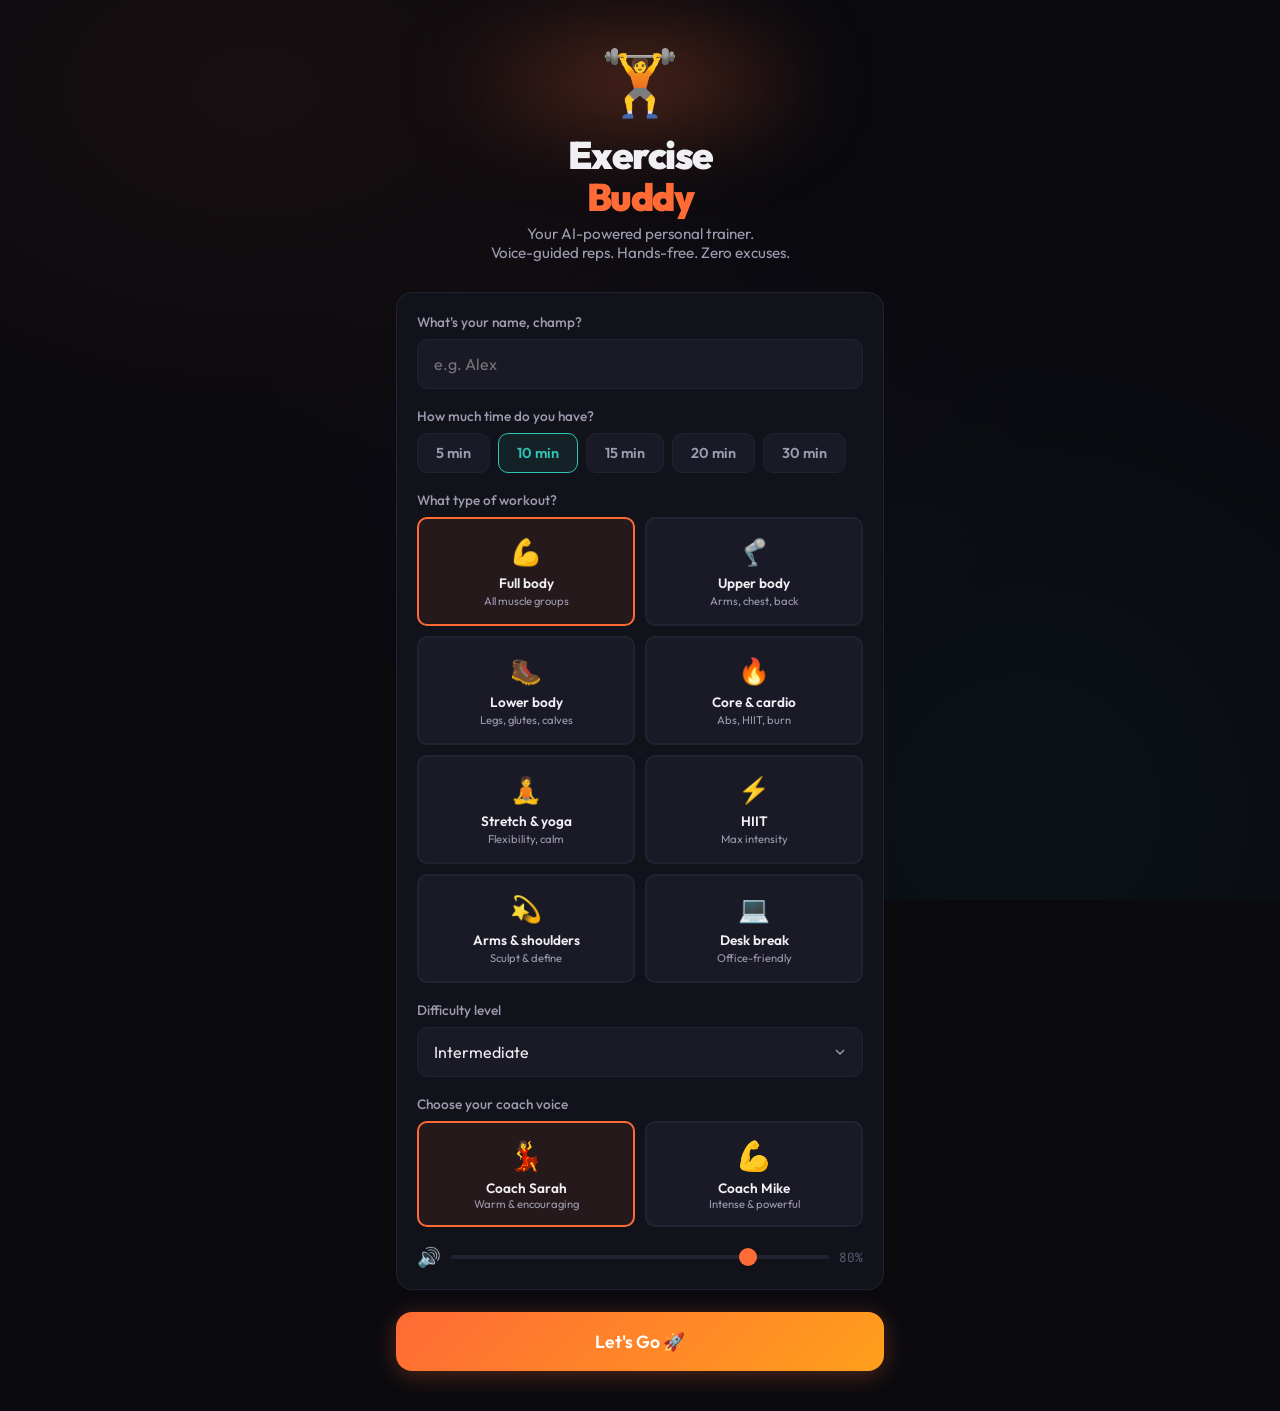
==== index.html @ c4567c59 "Update print statement from 'Hello' to 'Goodbye'" ====
<!DOCTYPE html>
<html lang="en">
<head>
<meta charset="UTF-8">
<meta name="viewport" content="width=device-width, initial-scale=1.0">
<script src="https://js.puter.com/v2"></script>
<title>Exercise Buddy</title>
<link href="https://fonts.googleapis.com/css2?family=Outfit:wght@300;400;500;600;700;800;900&family=JetBrains+Mono:wght@400;600;700&display=swap" rel="stylesheet">
<style>
*{margin:0;padding:0;box-sizing:border-box}
:root{--bg:#0a0a0f;--surface:#12121a;--surface2:#1a1a26;--surface3:#222233;--accent:#ff6b35;--accent2:#ff9f1c;--accent-glow:rgba(255,107,53,0.3);--teal:#2ec4b6;--teal-dim:#1a8a80;--teal-glow:rgba(46,196,182,0.25);--pink:#ff477e;--purple:#7b5ea7;--text:#f0eff4;--text2:#9d9baf;--text3:#5c5a72;--success:#4ade80;--danger:#ef4444;--radius:16px;--radius-sm:10px}
html{scroll-behavior:smooth}body{font-family:'Outfit',sans-serif;background:var(--bg);color:var(--text);min-height:100vh;overflow-x:hidden}.mono{font-family:'JetBrains Mono',monospace}
.bg-mesh{position:fixed;inset:0;z-index:0;pointer-events:none;background:radial-gradient(ellipse 600px 400px at 20% 10%,rgba(255,107,53,0.06),transparent),radial-gradient(ellipse 500px 500px at 80% 90%,rgba(46,196,182,0.05),transparent),radial-gradient(ellipse 400px 300px at 50% 50%,rgba(123,94,167,0.04),transparent)}
.container{position:relative;z-index:1;max-width:520px;margin:0 auto;padding:20px 16px 40px}
h1{font-size:2.4rem;font-weight:900;letter-spacing:-1.5px;line-height:1.1}h2{font-size:1.5rem;font-weight:700;letter-spacing:-0.5px}h3{font-size:1.1rem;font-weight:600}
.accent{color:var(--accent)}.teal{color:var(--teal)}.text2{color:var(--text2)}.text3{color:var(--text3)}
.btn{display:inline-flex;align-items:center;justify-content:center;gap:8px;padding:14px 28px;border:none;border-radius:var(--radius);font-family:inherit;font-size:1rem;font-weight:600;cursor:pointer;transition:all .2s;overflow:hidden}
.btn-primary{background:linear-gradient(135deg,var(--accent),var(--accent2));color:#fff;box-shadow:0 4px 24px var(--accent-glow)}.btn-primary:hover{transform:translateY(-2px)}.btn-primary:active{transform:scale(0.97)}
.btn-secondary{background:var(--surface2);color:var(--text);border:1px solid var(--surface3)}.btn-teal{background:linear-gradient(135deg,var(--teal),var(--teal-dim));color:#fff}.btn-danger{background:var(--danger);color:#fff}
.btn-full{width:100%}.btn-lg{padding:18px 32px;font-size:1.1rem}
.card{background:var(--surface);border:1px solid var(--surface3);border-radius:var(--radius);padding:20px;margin-bottom:14px}
.input-group{margin-bottom:18px}.input-group label{display:block;font-size:0.85rem;font-weight:500;color:var(--text2);margin-bottom:8px}
.input-group input,.input-group select{width:100%;padding:14px 16px;background:var(--surface2);border:1.5px solid var(--surface3);border-radius:var(--radius-sm);color:var(--text);font-family:inherit;font-size:1rem;transition:border-color .2s;appearance:none;-webkit-appearance:none}
.input-group input:focus,.input-group select:focus{outline:none;border-color:var(--accent)}
.input-group select{background-image:url("data:image/svg+xml,%3Csvg xmlns='http://www.w3.org/2000/svg' width='16' height='16' viewBox='0 0 24 24' fill='none' stroke='%239d9baf' stroke-width='2'%3E%3Cpath d='M6 9l6 6 6-6'/%3E%3C/svg%3E");background-repeat:no-repeat;background-position:right 14px center;padding-right:40px}
.voice-pick{display:flex;gap:10px;margin-bottom:18px}.voice-opt{flex:1;padding:14px;border-radius:var(--radius-sm);border:2px solid var(--surface3);background:var(--surface2);text-align:center;cursor:pointer;transition:all .25s}.voice-opt.active{border-color:var(--accent);background:rgba(255,107,53,0.08)}.voice-opt .emoji{font-size:1.8rem;margin-bottom:6px}.voice-opt .vlabel{font-size:0.85rem;font-weight:600}.voice-opt .vsub{font-size:0.7rem;color:var(--text2)}
.time-chips{display:flex;flex-wrap:wrap;gap:8px}.time-chip{padding:10px 18px;border-radius:var(--radius-sm);border:1.5px solid var(--surface3);background:var(--surface2);cursor:pointer;font-weight:600;font-size:0.9rem;transition:all .2s;color:var(--text2)}.time-chip.active{border-color:var(--teal);color:var(--teal);background:rgba(46,196,182,0.08)}
.screen{display:none;animation:fadeUp .4s ease}.screen.active{display:block}
@keyframes fadeUp{from{opacity:0;transform:translateY(16px)}to{opacity:1;transform:translateY(0)}}
@keyframes countPop{0%{transform:scale(0.5);opacity:0}50%{transform:scale(1.3)}100%{transform:scale(1);opacity:1}}
@keyframes ring{0%{box-shadow:0 0 0 0 var(--accent-glow)}70%{box-shadow:0 0 0 20px transparent}100%{box-shadow:0 0 0 0 transparent}}
@keyframes pulse{0%,100%{transform:scale(1)}50%{transform:scale(1.05)}}
@keyframes beatPulse{0%,100%{transform:scale(1)}50%{transform:scale(1.08)}}
.progress-ring{position:relative;width:220px;height:220px;margin:0 auto 20px}.progress-ring svg{transform:rotate(-90deg)}.progress-ring .track{fill:none;stroke:var(--surface3);stroke-width:8}.progress-ring .fill{fill:none;stroke:var(--accent);stroke-width:8;stroke-linecap:round;transition:stroke-dashoffset .5s ease}
.ring-center{position:absolute;inset:0;display:flex;flex-direction:column;align-items:center;justify-content:center}.ring-count{font-family:'JetBrains Mono',monospace;font-size:3.6rem;font-weight:700;line-height:1}.ring-label{font-size:0.85rem;color:var(--text2);margin-top:4px}
.exercise-card{display:flex;gap:14px;align-items:center;padding:14px;border-radius:var(--radius-sm);background:var(--surface2);border:1px solid var(--surface3);margin-bottom:8px;transition:all .3s}.exercise-card.active-ex{border-color:var(--accent);background:rgba(255,107,53,0.06);box-shadow:0 0 20px rgba(255,107,53,0.1)}.exercise-card.done-ex{opacity:0.5;border-color:var(--success)}
.ex-num{width:36px;height:36px;border-radius:50%;display:flex;align-items:center;justify-content:center;font-weight:700;font-size:0.85rem;flex-shrink:0}.ex-num-pending{background:var(--surface3);color:var(--text3)}.ex-num-active{background:var(--accent);color:#fff;animation:ring 1.5s infinite}.ex-num-done{background:var(--success);color:#000}
.ex-info{flex:1}.ex-name{font-weight:600;font-size:0.95rem}.ex-meta{font-size:0.75rem;color:var(--text2);margin-top:2px}
.badge{display:inline-flex;align-items:center;padding:4px 10px;border-radius:20px;font-size:0.75rem;font-weight:600}.badge-accent{background:rgba(255,107,53,0.15);color:var(--accent)}.badge-teal{background:rgba(46,196,182,0.15);color:var(--teal)}
.rest-overlay{position:fixed;inset:0;z-index:100;background:rgba(10,10,15,0.92);display:none;align-items:center;justify-content:center;flex-direction:column}.rest-overlay.show{display:flex}.rest-count{font-family:'JetBrains Mono',monospace;font-size:6rem;font-weight:800;color:var(--teal);animation:countPop .5s ease}.rest-label{font-size:1.2rem;color:var(--text2);margin-bottom:16px}.rest-skip{padding:12px 32px;background:var(--surface3);border:none;color:var(--text);border-radius:var(--radius-sm);font-family:inherit;font-size:0.95rem;cursor:pointer;margin-top:20px}
.summary-stat{text-align:center;padding:20px;border-radius:var(--radius);background:var(--surface2);border:1px solid var(--surface3)}.stat-val{font-family:'JetBrains Mono',monospace;font-size:2.2rem;font-weight:700;line-height:1}.stat-label{font-size:0.8rem;color:var(--text2);margin-top:6px}.stat-grid{display:grid;grid-template-columns:repeat(2,minmax(0,1fr));gap:10px;margin-bottom:20px}
.confetti{position:fixed;top:0;left:0;width:100%;height:100%;pointer-events:none;z-index:200}
.hero-graphic{text-align:center;margin:30px 0 20px;font-size:4rem;line-height:1;position:relative}.hero-graphic::after{content:'';position:absolute;inset:-20px;background:radial-gradient(circle,var(--accent-glow),transparent 70%);z-index:-1;filter:blur(40px)}
.volume-bar{display:flex;align-items:center;gap:10px;margin-top:12px}.volume-bar input[type=range]{flex:1;-webkit-appearance:none;height:4px;border-radius:2px;background:var(--surface3);outline:none}.volume-bar input[type=range]::-webkit-slider-thumb{-webkit-appearance:none;width:18px;height:18px;border-radius:50%;background:var(--accent);cursor:pointer}.vol-icon{font-size:1.2rem;cursor:pointer}
.workout-header{display:flex;align-items:center;justify-content:space-between;margin-bottom:16px}.workout-timer{font-family:'JetBrains Mono',monospace;font-size:1rem;color:var(--teal);background:rgba(46,196,182,0.1);padding:6px 14px;border-radius:20px}
.motivation-banner{background:linear-gradient(135deg,rgba(255,107,53,0.1),rgba(46,196,182,0.1));border:1px solid var(--surface3);border-radius:var(--radius);padding:16px;margin-bottom:16px;text-align:center;font-style:italic;color:var(--text2);font-size:0.9rem}
.ex-type-grid{display:grid;grid-template-columns:repeat(2,minmax(0,1fr));gap:10px;margin-bottom:18px}.ex-type-card{padding:16px 10px;border-radius:var(--radius-sm);border:2px solid var(--surface3);background:var(--surface2);text-align:center;cursor:pointer;transition:all .25s}.ex-type-card:hover{background:var(--surface3)}.ex-type-card.active{border-color:var(--accent);background:rgba(255,107,53,0.08)}.ex-type-icon{font-size:1.6rem;margin-bottom:6px}.ex-type-name{font-size:0.85rem;font-weight:600}.ex-type-sub{font-size:0.7rem;color:var(--text2);margin-top:2px}
.streak-flame{display:inline-flex;align-items:center;gap:4px;font-size:0.8rem;font-weight:600;color:var(--accent2)}
.music-bar{display:flex;align-items:center;gap:10px;background:var(--surface2);border:1px solid var(--surface3);border-radius:var(--radius-sm);padding:10px 14px;margin-bottom:16px}.music-bar .track-name{flex:1;font-size:0.8rem;color:var(--text2);white-space:nowrap;overflow:hidden;text-overflow:ellipsis}.music-bar .track-name span{color:var(--accent);font-weight:600}
.music-btn{width:34px;height:34px;border-radius:50%;border:1px solid var(--surface3);background:var(--surface2);color:var(--text);display:flex;align-items:center;justify-content:center;cursor:pointer;font-size:1rem;transition:all .2s}.music-btn:hover{background:var(--surface3)}.music-btn.playing{background:var(--accent);color:#fff;border-color:var(--accent);animation:beatPulse .5s ease infinite}
.rep-auto-info{background:rgba(46,196,182,0.08);border:1px solid rgba(46,196,182,0.2);border-radius:var(--radius-sm);padding:12px 16px;text-align:center;margin-bottom:16px;font-size:0.85rem;color:var(--teal)}
.speed-ctrl{display:flex;align-items:center;gap:8px;justify-content:center;margin-bottom:16px}.speed-ctrl label{font-size:0.8rem;color:var(--text2)}
.speed-chip{padding:6px 14px;border-radius:20px;border:1px solid var(--surface3);background:var(--surface2);cursor:pointer;font-size:0.8rem;font-weight:600;color:var(--text2);transition:all .2s}.speed-chip.active{border-color:var(--accent);color:var(--accent);background:rgba(255,107,53,0.08)}
</style>
</head>
<body>
<div class="bg-mesh"></div>
<div class="container">
<div class="screen active" id="screen-setup">
<div class="hero-graphic">&#127947;&#65039;</div>
<h1 style="text-align:center;margin-bottom:6px">Exercise<br><span class="accent">Buddy</span></h1>
<p style="text-align:center;color:var(--text2);margin-bottom:30px;font-size:0.95rem">Your AI-powered personal trainer.<br>Voice-guided reps. Hands-free. Zero excuses.</p>
<div class="card">
<div class="input-group"><label>What's your name, champ?</label><input type="text" id="userName" placeholder="e.g. Alex" maxlength="20" autocomplete="off"></div>
<div class="input-group"><label>How much time do you have?</label>
<div class="time-chips"><div class="time-chip" data-min="5">5 min</div><div class="time-chip active" data-min="10">10 min</div><div class="time-chip" data-min="15">15 min</div><div class="time-chip" data-min="20">20 min</div><div class="time-chip" data-min="30">30 min</div></div></div>
<div class="input-group"><label>What type of workout?</label>
<div class="ex-type-grid">
<div class="ex-type-card active" data-type="fullbody"><div class="ex-type-icon">&#128170;</div><div class="ex-type-name">Full body</div><div class="ex-type-sub">All muscle groups</div></div>
<div class="ex-type-card" data-type="upper"><div class="ex-type-icon">&#129471;</div><div class="ex-type-name">Upper body</div><div class="ex-type-sub">Arms, chest, back</div></div>
<div class="ex-type-card" data-type="lower"><div class="ex-type-icon">&#129406;</div><div class="ex-type-name">Lower body</div><div class="ex-type-sub">Legs, glutes, calves</div></div>
<div class="ex-type-card" data-type="core"><div class="ex-type-icon">&#128293;</div><div class="ex-type-name">Core & cardio</div><div class="ex-type-sub">Abs, HIIT, burn</div></div>
<div class="ex-type-card" data-type="stretch"><div class="ex-type-icon">&#129496;</div><div class="ex-type-name">Stretch & yoga</div><div class="ex-type-sub">Flexibility, calm</div></div>
<div class="ex-type-card" data-type="hiit"><div class="ex-type-icon">&#9889;</div><div class="ex-type-name">HIIT</div><div class="ex-type-sub">Max intensity</div></div>
<div class="ex-type-card" data-type="arms"><div class="ex-type-icon">&#128171;</div><div class="ex-type-name">Arms & shoulders</div><div class="ex-type-sub">Sculpt & define</div></div>
<div class="ex-type-card" data-type="desk"><div class="ex-type-icon">&#128187;</div><div class="ex-type-name">Desk break</div><div class="ex-type-sub">Office-friendly</div></div>
</div></div>
<div class="input-group"><label>Difficulty level</label>
<select id="difficulty"><option value="beginner">Beginner</option><option value="intermediate" selected>Intermediate</option><option value="advanced">Advanced — Beast mode</option></select></div>
<label style="font-size:0.85rem;font-weight:500;color:var(--text2);margin-bottom:8px;display:block">Choose your coach voice</label>
<div class="voice-pick">
<div class="voice-opt active" data-voice="female"><div class="emoji">&#128131;</div><div class="vlabel">Coach Sarah</div><div class="vsub">Warm &amp; encouraging</div></div>
<div class="voice-opt" data-voice="male"><div class="emoji">&#128170;</div><div class="vlabel">Coach Mike</div><div class="vsub">Intense &amp; powerful</div></div>
</div>
<div class="volume-bar"><span class="vol-icon" id="volToggle">&#128266;</span><input type="range" id="volSlider" min="0" max="1" step="0.1" value="0.8"><span class="mono" style="font-size:0.8rem;color:var(--text3)" id="volLabel">80%</span></div>
</div>
<button class="btn btn-primary btn-full btn-lg" id="btnStart" style="margin-top:8px">Let's Go &#128640;</button>
</div>

<div class="screen" id="screen-workout">
<div class="workout-header"><div><h2 id="workoutTitle">Workout</h2><p class="text2" style="font-size:0.85rem" id="workoutSub"></p></div><div class="workout-timer" id="totalTimer">00:00</div></div>
<div class="music-bar"><button class="music-btn" id="btnMusicToggle">&#9654;</button><div class="track-name">&#127925; <span id="trackNameLabel">Ready</span></div><button class="music-btn" id="btnMusicNext">&#9197;</button><input type="range" id="musicVol" min="0" max="1" step="0.1" value="0.35" style="width:60px;-webkit-appearance:none;height:3px;border-radius:2px;background:var(--surface3);outline:none"></div>
<div class="motivation-banner" id="motivationBanner">"The only bad workout is the one that didn't happen."</div>
<div class="rep-auto-info" id="repAutoInfo">&#127908; Hands-free mode — Voice counts your reps automatically</div>
<div class="speed-ctrl" id="speedCtrl"><label>Rep pace:</label><div class="speed-chip" data-speed="slow">Slow</div><div class="speed-chip active" data-speed="normal">Normal</div><div class="speed-chip" data-speed="fast">Fast</div></div>
<div class="progress-ring"><svg width="220" height="220" viewBox="0 0 220 220"><circle class="track" cx="110" cy="110" r="100"/><circle class="fill" id="ringFill" cx="110" cy="110" r="100" stroke-dasharray="628.3" stroke-dashoffset="628.3"/></svg><div class="ring-center"><div class="ring-count" id="repCount">0</div><div class="ring-label" id="repLabel">reps remaining</div></div></div>
<div style="display:flex;gap:10px;margin-bottom:20px;justify-content:center">
<button class="btn btn-secondary" id="btnPause">&#10074;&#10074; Pause</button>
<button class="btn btn-secondary" id="btnSkipEx">Skip &#9193;</button>
<button class="btn btn-danger" id="btnQuit" style="padding:14px 18px">&#9632; End</button>
</div>
<h3 style="margin-bottom:10px;color:var(--text2);font-size:0.85rem;letter-spacing:0.5px">WORKOUT TIMELINE</h3>
<div id="exerciseList"></div>
</div>

<div class="rest-overlay" id="restOverlay"><div class="rest-label">Rest up... next exercise coming</div><div class="rest-count" id="restCount">15</div><p style="color:var(--text3);margin-top:8px;font-size:0.9rem" id="restNextLabel"></p><button class="rest-skip" id="btnSkipRest">Skip rest &#9654;</button></div>

<div class="screen" id="screen-summary">
<div style="text-align:center;margin:30px 0 10px;font-size:3.5rem">&#127942;</div>
<h1 style="text-align:center;margin-bottom:4px">Workout<br><span class="accent">Complete!</span></h1>
<p style="text-align:center;color:var(--text2);margin-bottom:24px" id="summaryGreeting">Great work!</p>
<div class="stat-grid">
<div class="summary-stat"><div class="stat-val teal" id="sumCal">0</div><div class="stat-label">Est. calories burned</div></div>
<div class="summary-stat"><div class="stat-val accent" id="sumTime">0:00</div><div class="stat-label">Total time</div></div>
<div class="summary-stat"><div class="stat-val" id="sumReps">0</div><div class="stat-label">Total reps</div></div>
<div class="summary-stat"><div class="stat-val" style="color:var(--pink)" id="sumExCount">0</div><div class="stat-label">Exercises done</div></div>
</div>
<div class="card"><h3 style="margin-bottom:12px">Breakdown</h3><div id="sumExList"></div></div>
<div class="card" style="text-align:center"><div class="streak-flame" style="justify-content:center;margin-bottom:6px">&#128293; Streak tip</div><p style="color:var(--text2);font-size:0.85rem">Come back tomorrow! Consistency beats intensity.</p></div>
<button class="btn btn-primary btn-full btn-lg" id="btnRestart" style="margin-top:8px">Do Another Workout &#128260;</button>
</div>
</div>
<canvas class="confetti" id="confettiCanvas"></canvas>
<script>
const EX={
fullbody:[{n:"Jumping Jacks",t:"r",r:20,c:.3,m:"Full body"},{n:"Push-ups",t:"r",r:12,c:.5,m:"Chest, Arms"},{n:"Bodyweight Squats",t:"r",r:15,c:.4,m:"Legs, Glutes"},{n:"Plank Hold",t:"s",d:30,c:.15,m:"Core"},{n:"Lunges",t:"r",r:12,c:.4,m:"Legs"},{n:"Burpees",t:"r",r:8,c:.8,m:"Full body"},{n:"Mountain Climbers",t:"r",r:20,c:.5,m:"Core, Cardio"},{n:"Tricep Dips",t:"r",r:10,c:.4,m:"Arms"},{n:"High Knees",t:"r",r:24,c:.4,m:"Cardio"},{n:"Superman Hold",t:"s",d:20,c:.12,m:"Back"},{n:"Bicycle Crunches",t:"r",r:16,c:.3,m:"Core"},{n:"Wall Sit",t:"s",d:25,c:.15,m:"Legs"}],
upper:[{n:"Push-ups",t:"r",r:15,c:.5,m:"Chest"},{n:"Diamond Push-ups",t:"r",r:10,c:.55,m:"Triceps"},{n:"Arm Circles",t:"r",r:20,c:.15,m:"Shoulders"},{n:"Pike Push-ups",t:"r",r:8,c:.6,m:"Shoulders"},{n:"Tricep Dips",t:"r",r:12,c:.4,m:"Triceps"},{n:"Plank Shoulder Taps",t:"r",r:16,c:.35,m:"Core, Arms"},{n:"Wide Push-ups",t:"r",r:12,c:.5,m:"Chest"},{n:"Inchworms",t:"r",r:8,c:.5,m:"Full upper"},{n:"Superman Pulls",t:"r",r:12,c:.3,m:"Back"},{n:"Plank Hold",t:"s",d:30,c:.15,m:"Core"}],
lower:[{n:"Bodyweight Squats",t:"r",r:20,c:.4,m:"Quads, Glutes"},{n:"Lunges",t:"r",r:16,c:.4,m:"Legs"},{n:"Glute Bridges",t:"r",r:15,c:.3,m:"Glutes"},{n:"Calf Raises",t:"r",r:20,c:.2,m:"Calves"},{n:"Jump Squats",t:"r",r:10,c:.7,m:"Legs, Cardio"},{n:"Wall Sit",t:"s",d:30,c:.15,m:"Quads"},{n:"Sumo Squats",t:"r",r:15,c:.4,m:"Inner thighs"},{n:"Single Leg Deadlift",t:"r",r:10,c:.4,m:"Hamstrings"},{n:"Side Lunges",t:"r",r:12,c:.35,m:"Legs"},{n:"Donkey Kicks",t:"r",r:16,c:.25,m:"Glutes"}],
core:[{n:"Crunches",t:"r",r:20,c:.25,m:"Abs"},{n:"Plank Hold",t:"s",d:30,c:.15,m:"Core"},{n:"Mountain Climbers",t:"r",r:24,c:.5,m:"Core, Cardio"},{n:"Bicycle Crunches",t:"r",r:20,c:.3,m:"Obliques"},{n:"Leg Raises",t:"r",r:12,c:.35,m:"Lower abs"},{n:"Russian Twists",t:"r",r:20,c:.3,m:"Obliques"},{n:"Flutter Kicks",t:"r",r:24,c:.3,m:"Lower abs"},{n:"Side Plank",t:"s",d:20,c:.12,m:"Obliques"},{n:"Dead Bug",t:"r",r:12,c:.25,m:"Core"},{n:"V-ups",t:"r",r:10,c:.4,m:"Full core"}],
stretch:[{n:"Neck Rolls",t:"s",d:20,c:.05,m:"Neck"},{n:"Cat-Cow Stretch",t:"s",d:25,c:.05,m:"Spine"},{n:"Downward Dog",t:"s",d:25,c:.08,m:"Full body"},{n:"Standing Quad Stretch",t:"s",d:20,c:.05,m:"Quads"},{n:"Seated Hamstring Stretch",t:"s",d:25,c:.05,m:"Hamstrings"},{n:"Child's Pose",t:"s",d:30,c:.04,m:"Back, Hips"},{n:"Pigeon Pose",t:"s",d:25,c:.05,m:"Hips"},{n:"Chest Opener",t:"s",d:20,c:.04,m:"Chest"},{n:"Spinal Twist",t:"s",d:20,c:.04,m:"Spine"},{n:"Butterfly Stretch",t:"s",d:25,c:.05,m:"Inner thighs"}],
hiit:[{n:"Burpees",t:"r",r:10,c:.8,m:"Full body"},{n:"Jump Squats",t:"r",r:15,c:.7,m:"Legs"},{n:"High Knees",t:"r",r:30,c:.5,m:"Cardio"},{n:"Tuck Jumps",t:"r",r:8,c:.9,m:"Legs, Core"},{n:"Speed Skaters",t:"r",r:16,c:.6,m:"Legs, Cardio"},{n:"Plank Jacks",t:"r",r:16,c:.5,m:"Core, Cardio"},{n:"Star Jumps",t:"r",r:12,c:.6,m:"Full body"},{n:"Mountain Climbers",t:"r",r:24,c:.5,m:"Core, Cardio"},{n:"Squat Thrusts",t:"r",r:10,c:.7,m:"Full body"},{n:"Box Jumps",t:"r",r:10,c:.65,m:"Legs"}],
arms:[{n:"Push-ups",t:"r",r:14,c:.5,m:"Chest, Triceps"},{n:"Diamond Push-ups",t:"r",r:10,c:.55,m:"Triceps"},{n:"Tricep Dips",t:"r",r:14,c:.4,m:"Triceps"},{n:"Pike Push-ups",t:"r",r:10,c:.6,m:"Shoulders"},{n:"Arm Circles",t:"r",r:20,c:.15,m:"Shoulders"},{n:"Plank Shoulder Taps",t:"r",r:20,c:.35,m:"Core, Shoulders"},{n:"Commando Plank",t:"r",r:10,c:.45,m:"Arms, Core"},{n:"Isometric Bicep Hold",t:"s",d:20,c:.1,m:"Biceps"},{n:"Plank to Push-up",t:"r",r:8,c:.5,m:"Arms, Core"},{n:"Wall Push-ups",t:"r",r:18,c:.3,m:"Chest"}],
desk:[{n:"Seated Leg Raises",t:"r",r:14,c:.15,m:"Core, Quads"},{n:"Chair Squats",t:"r",r:12,c:.3,m:"Legs"},{n:"Desk Push-ups",t:"r",r:12,c:.3,m:"Chest, Arms"},{n:"Shoulder Shrugs",t:"r",r:16,c:.08,m:"Shoulders"},{n:"Seated Spinal Twist",t:"s",d:15,c:.04,m:"Spine"},{n:"Calf Raises",t:"r",r:20,c:.15,m:"Calves"},{n:"Wrist Circles",t:"r",r:16,c:.03,m:"Wrists"},{n:"Neck Rolls",t:"s",d:15,c:.03,m:"Neck"},{n:"Wall Sit",t:"s",d:20,c:.12,m:"Quads"},{n:"Standing March",t:"r",r:24,c:.2,m:"Cardio"},{n:"Tricep Dips (chair)",t:"r",r:10,c:.35,m:"Triceps"},{n:"Standing Side Bends",t:"r",r:16,c:.1,m:"Obliques"}]
};
const MOTIV=["You're stronger than you think!","One more rep, you got this!","Push through, your future self will thank you!","Don't stop when tired, stop when done!","Champions are made when nobody's watching!","Every rep counts!","Breathe. Focus. Dominate.","This is YOUR time!","Feel the burn, it's working!","You're a machine!","Almost there, finish strong!"];
const VL_F={start:["Okay NAME, let's do this! I'll count every rep for you, just follow my voice.","Hey NAME! I've got your count, you just focus on the movement.","Let's crush this NAME. Hands free, I handle the counting."],exercise:["Alright, EX is next. Get in position, counting starts in 3 seconds.","Okay, EX! Set yourself up, counting begins shortly.","Here we go, EX! Find your form, I'll start counting soon."],halfway:["Halfway there, keep that rhythm!","You're at the halfway mark, stay with me!","Nice! Half done, don't slow down!"],mid:["Beautiful!","Good pace!","Keep it up!","Great form!","Nice!","Strong!","That's it!","Love it!","Perfect!","Right there!"],done:["And that's a wrap! Amazing work today NAME.","Workout complete! NAME you crushed it.","Done! NAME that was incredible."],rest:["Take a breather, you earned it.","Nice work. Rest a moment.","Quick recovery, shake it out."],cd:["3, 2, 1, let's go!","3, 2, 1, start!","In 3, 2, 1, begin!"],tick:["5 seconds left!","Almost, keep holding!","3, 2, 1, done!"],exDone:["Nicely done!","Great set!","Excellent!","Boom, moving on!","Perfect!"]};
const VL_M={start:["NAME, let's get after it! I'm counting, you just go hard.","Alright NAME, game time! Focus on form, I've got the count.","NAME, no excuses. I call every rep. Let's build."],exercise:["Next up, EX. Get set, counting in 3.","EX, let's go! Get in position, count starts soon.","Time for EX! Set up, starting shortly."],halfway:["Halfway! Dig deeper!","Half done, don't quit on me!","Halfway, turn it up!"],mid:["Boom!","Let's go!","Crushing it!","Power!","Beast mode!","That's it!","Again!","Solid!","Strong!","Money!"],done:["That's how it's done NAME! Demolished.","NAME you legend. Complete.","Done! NAME, respect. That was fire."],rest:["Catch your breath. Again shortly.","Quick break. Stay ready.","Rest up. Next round coming."],cd:["3, 2, 1, go!","3, 2, 1, attack!","In 3, 2, 1, let's go!"],tick:["5 seconds, hold strong!","Almost, don't break!","3, 2, 1, done!"],exDone:["That's a set!","Smashed it!","Done, let's move!","Clean!","Locked in!"]};

let S={name:"",min:10,type:"fullbody",diff:"intermediate",vg:"female",vol:.8,exs:[],ci:0,cr:0,tr:0,tc:0,tt:0,ed:0,st:0,ti:null,ri:null,si:null,rpi:null,vm:false,paused:false,rs:"normal",mp:false,ct:0,tsi:null,active:false};
const $=id=>document.getElementById(id);
const synth=window.speechSynthesis;let voices=[];
function ldv(){voices=synth.getVoices();if(!voices.length)synth.addEventListener('voiceschanged',()=>{voices=synth.getVoices()})}ldv();
function gv(g){if(!voices.length)voices=synth.getVoices();const p=g==='female'?['Microsoft Jenny Online','Google US English','Samantha','Google UK English Female','Zira','Karen','Ava','Aria']:['Microsoft Guy Online','Microsoft Ryan Online','Google UK English Male','Daniel','Alex','Microsoft David','Tom'];for(const n of p){const v=voices.find(v=>v.name.includes(n));if(v)return v}const l=voices.filter(v=>v.lang.startsWith('en'));return g==='female'?l.find(v=>/female|woman|jenny|samantha|ava|aria|zira|karen/i.test(v.name))||l[0]:l.find(v=>/male|man|guy|ryan|david|daniel|tom|alex/i.test(v.name))||l[1]||l[0]}
let sq=[],isp=false,curAudio=null;
function speak(t,o={}){if(S.vm||!S.active||!t)return;sq.push({t,o});if(!isp)pq()}
function pq(){if(!sq.length){isp=false;return}isp=true;const{t,o}=sq.shift();
try{const pv=S.vg==='female'?'Joanna':'Matthew';const url='https://api.streamelements.com/kappa/v2/speech?voice='+pv+'&text='+encodeURIComponent(t);const a=new Audio();curAudio=a;a.volume=S.vol;a.onended=()=>{curAudio=null;isp=false;pq()};a.onerror=()=>{curAudio=null;fb(t,o)};a.src=url;a.play().catch(()=>{curAudio=null;fb(t,o)})}catch(e){fb(t,o)}}
function fb(t,o={}){try{synth.cancel()}catch(e){}const u=new SpeechSynthesisUtterance(t);const v=gv(S.vg);if(v)u.voice=v;u.rate=o.rate||1.0;u.pitch=1.0;u.volume=S.vol;u.onend=()=>{isp=false;pq()};u.onerror=()=>{isp=false;pq()};synth.speak(u)}
function gl(){return S.vg==='female'?VL_F:VL_M}function pk(a){return a[Math.floor(Math.random()*a.length)]}function nm(t){return t.replace(/NAME/g,S.name||'buddy')}function exn(t,e){return t.replace(/EX/g,e)}

// MUSIC ENGINE - Real instrumental gym tracks (no lyrics)
const TK=[{name:"Workout Beat 1",url:"https://www.soundhelix.com/examples/mp3/SoundHelix-Song-1.mp3"},{name:"Workout Beat 2",url:"https://www.soundhelix.com/examples/mp3/SoundHelix-Song-2.mp3"},{name:"Workout Beat 3",url:"https://www.soundhelix.com/examples/mp3/SoundHelix-Song-3.mp3"},{name:"Workout Beat 4",url:"https://www.soundhelix.com/examples/mp3/SoundHelix-Song-4.mp3"},{name:"Workout Beat 5",url:"https://www.soundhelix.com/examples/mp3/SoundHelix-Song-5.mp3"},{name:"Workout Beat 6",url:"https://www.soundhelix.com/examples/mp3/SoundHelix-Song-6.mp3"},{name:"Workout Beat 7",url:"https://www.soundhelix.com/examples/mp3/SoundHelix-Song-7.mp3"},{name:"Workout Beat 8",url:"https://www.soundhelix.com/examples/mp3/SoundHelix-Song-8.mp3"},{name:"Workout Beat 9",url:"https://www.soundhelix.com/examples/mp3/SoundHelix-Song-9.mp3"},{name:"Workout Beat 10",url:"https://www.soundhelix.com/examples/mp3/SoundHelix-Song-10.mp3"}];
let musicEl=null,mvol=0.35;
function ia(){if(!musicEl){musicEl=new Audio();musicEl.loop=true;musicEl.volume=mvol;musicEl.preload="auto"}}
function pt(i){ia();S.ct=i%TK.length;const t=TK[S.ct];$('trackNameLabel').textContent=t.name;musicEl.src=t.url;musicEl.volume=mvol;musicEl.play().catch(()=>{});S.mp=true;$('btnMusicToggle').innerHTML='&#10074;&#10074;';$('btnMusicToggle').classList.add('playing')}
function sm(){if(musicEl)musicEl.pause();S.mp=false;$('btnMusicToggle').innerHTML='&#9654;';$('btnMusicToggle').classList.remove('playing')}
$('btnMusicToggle').addEventListener('click',()=>{ia();S.mp?sm():pt(S.ct)});
$('btnMusicNext').addEventListener('click',()=>{ia();const w=S.mp;sm();S.ct=(S.ct+1)%TK.length;$('trackNameLabel').textContent=TK[S.ct].name;if(w)pt(S.ct)});
$('musicVol').addEventListener('input',e=>{mvol=parseFloat(e.target.value);if(musicEl)musicEl.volume=mvol});

// UI
document.querySelectorAll('.time-chip').forEach(c=>c.addEventListener('click',()=>{document.querySelectorAll('.time-chip').forEach(x=>x.classList.remove('active'));c.classList.add('active');S.min=parseInt(c.dataset.min)}));
document.querySelectorAll('.ex-type-card').forEach(c=>c.addEventListener('click',()=>{document.querySelectorAll('.ex-type-card').forEach(x=>x.classList.remove('active'));c.classList.add('active');S.type=c.dataset.type}));
document.querySelectorAll('.voice-opt').forEach(c=>c.addEventListener('click',()=>{document.querySelectorAll('.voice-opt').forEach(x=>x.classList.remove('active'));c.classList.add('active');S.vg=c.dataset.voice}));
document.querySelectorAll('.speed-chip').forEach(c=>c.addEventListener('click',()=>{document.querySelectorAll('.speed-chip').forEach(x=>x.classList.remove('active'));c.classList.add('active');S.rs=c.dataset.speed}));
$('volSlider').addEventListener('input',e=>{S.vol=parseFloat(e.target.value);$('volLabel').textContent=Math.round(S.vol*100)+'%'});
$('volToggle').addEventListener('click',()=>{S.vm=!S.vm;$('volToggle').innerHTML=S.vm?'&#128264;':'&#128266;'});
function ss(id){document.querySelectorAll('.screen').forEach(s=>s.classList.remove('active'));$(id).classList.add('active');window.scrollTo({top:0,behavior:'smooth'})}
function gri(){return S.rs==='slow'?3500:S.rs==='fast'?1800:2500}

function gw(){const pool=EX[S.type]||EX.fullbody;const dm=S.diff==='beginner'?.65:S.diff==='advanced'?1.4:1;const rs=S.diff==='beginner'?20:S.diff==='advanced'?10:15;let tl=S.min*60,pk2=[],u=[...pool];for(let i=u.length-1;i>0;i--){const j=Math.floor(Math.random()*(i+1));[u[i],u[j]]=[u[j],u[i]]}let idx=0;while(tl>20&&pk2.length<20){const e={...u[idx%u.length]};idx++;if(e.t==='r')e.r=Math.max(4,Math.round(e.r*dm));if(e.t==='s')e.d=Math.max(10,Math.round(e.d*dm));const est=e.t==='r'?e.r*(gri()/1000):e.d;if(est+rs>tl&&pk2.length>0)break;e.ra=rs;e.cal=e.t==='r'?e.c*e.r*dm:e.c*e.d*dm;pk2.push(e);tl-=(est+rs)}if(pk2.length)pk2[pk2.length-1].ra=0;return pk2}

$('btnStart').addEventListener('click',()=>{ia();S.name=$('userName').value.trim()||'Buddy';S.diff=$('difficulty').value;S.exs=gw();S.ci=0;S.cr=0;S.tr=0;S.tc=0;S.ed=0;S.paused=false;S.active=true;sq=[];isp=false;synth.cancel();
const nn={fullbody:"Full body blast",upper:"Upper body power",lower:"Lower body burn",core:"Core & cardio fire",stretch:"Stretch & recover",hiit:"HIIT inferno",arms:"Arms & shoulders sculpt",desk:"Desk break refresh"};
$('workoutTitle').textContent=nn[S.type]||"Workout";$('workoutSub').textContent=S.min+' min \u2022 '+S.diff.charAt(0).toUpperCase()+S.diff.slice(1)+' \u2022 '+S.exs.length+' exercises';
rl();ss('screen-workout');S.st=Date.now();S.ti=setInterval(ut,1000);
S.ct=Math.floor(Math.random()*TK.length);pt(S.ct);
S.tsi=setInterval(()=>{S.ct=Math.floor(Math.random()*TK.length);if(S.mp)pt(S.ct)},90000);
setTimeout(()=>{speak(nm(pk(gl().start)));setTimeout(()=>se(0),4500)},500)});

function rl(){$('exerciseList').innerHTML=S.exs.map((e,i)=>{const sc=i<S.ci?'done-ex':i===S.ci?'active-ex':'';const nc=i<S.ci?'ex-num-done':i===S.ci?'ex-num-active':'ex-num-pending';const mt=e.t==='r'?e.r+' reps':e.d+'s hold';return '<div class="exercise-card '+sc+'"><div class="ex-num '+nc+'">'+(i<S.ci?'\u2713':i+1)+'</div><div class="ex-info"><div class="ex-name">'+e.n+'</div><div class="ex-meta">'+mt+' \u2022 '+e.m+'</div></div><span class="badge '+(i===S.ci?'badge-accent':'badge-teal')+'">'+(i<S.ci?'Done':i===S.ci?'NOW':'Up next')+'</span></div>'}).join('')}

function se(i){if(!S.active)return;if(i>=S.exs.length){fw();return}S.ci=i;const e=S.exs[i];rl();$('motivationBanner').textContent='"'+MOTIV[Math.floor(Math.random()*MOTIV.length)]+'"';
speak(exn(nm(pk(gl().exercise)),e.n));
if(e.t==='r'){S.cr=0;$('repCount').textContent=e.r;$('repLabel').textContent='reps to go';ur(0,e.r);$('speedCtrl').style.display='flex';$('repAutoInfo').innerHTML='&#127908; Hands-free \u2014 Voice counts automatically';setTimeout(()=>{speak(pk(gl().cd));setTimeout(()=>sar(e),3500)},3500)}
else{S.cr=0;$('repLabel').textContent='seconds left';$('repCount').textContent=e.d;ur(0,e.d);$('speedCtrl').style.display='none';$('repAutoInfo').innerHTML='&#9201; Timed hold \u2014 follow the countdown';setTimeout(()=>{speak(pk(gl().cd));setTimeout(()=>ste(e),3500)},3500)}
const c=document.querySelector('.exercise-card.active-ex');if(c)c.scrollIntoView({behavior:'smooth',block:'nearest'})}

function sar(e){const tot=e.r;let cnt=0;const iv=gri();function dr(){if(!S.active)return;if(S.paused){S.rpi=setTimeout(dr,200);return}cnt++;S.cr=cnt;S.tr++;const left=tot-cnt;$('repCount').textContent=Math.max(0,left);$('repCount').style.animation='none';void $('repCount').offsetWidth;$('repCount').style.animation='countPop 0.3s ease';ur(cnt,tot);
if(left===0){speak(cnt+'. '+pk(gl().exDone));S.tc+=e.cal;S.ed++;setTimeout(()=>gnr(),1800);return}
else if(left===Math.ceil(tot/2))speak(cnt+'. '+pk(gl().halfway));
else if(left<=3)speak(cnt+'! '+left+' more!');
else if(cnt%4===0)speak(cnt+'. '+pk(gl().mid));
else speak(''+cnt);
S.rpi=setTimeout(dr,iv)}S.rpi=setTimeout(dr,800)}

function ste(e){let left=e.d;$('repCount').textContent=left;ur(0,e.d);S.si=setInterval(()=>{if(!S.active||S.paused)return;left--;$('repCount').textContent=left;ur(e.d-left,e.d);if(left===Math.ceil(e.d/2))speak(pk(gl().halfway));else if(left===5)speak("5 seconds, hold it!");else if(left===3)speak("3, 2, 1");if(left<=0){clearInterval(S.si);S.tc+=e.cal;S.ed++;speak(pk(gl().exDone));setTimeout(()=>gnr(),1400)}},1000)}

function gnr(){if(!S.active)return;const e=S.exs[S.ci];if(S.ci>=S.exs.length-1){fw();return}if(e.ra>0)sr(e.ra,S.exs[S.ci+1]);else se(S.ci+1)}
function sr(sec,ne){speak(pk(gl().rest));$('restOverlay').classList.add('show');$('restNextLabel').textContent='Next: '+ne.n;let left=sec;$('restCount').textContent=left;S.ri=setInterval(()=>{if(S.paused)return;left--;$('restCount').textContent=left;$('restCount').style.animation='none';void $('restCount').offsetWidth;$('restCount').style.animation='countPop 0.5s ease';if(left===3)speak("Get ready!");if(left<=0){clearInterval(S.ri);$('restOverlay').classList.remove('show');se(S.ci+1)}},1000)}
$('btnSkipRest').addEventListener('click',()=>{clearInterval(S.ri);$('restOverlay').classList.remove('show');se(S.ci+1)});
$('btnSkipEx').addEventListener('click',()=>{clearTimeout(S.rpi);clearInterval(S.si);sq=[];synth.cancel();isp=false;gnr()});
$('btnPause').addEventListener('click',()=>{S.paused=!S.paused;$('btnPause').innerHTML=S.paused?'&#9654; Resume':'&#10074;&#10074; Pause';$('btnPause').className=S.paused?'btn btn-teal':'btn btn-secondary';if(S.paused)speak("Paused. Take your time.");else speak("Let's go!")});
let qp=false;$('btnQuit').addEventListener('click',()=>{if(!qp){qp=true;$('btnQuit').innerHTML='&#9632; Sure?';setTimeout(()=>{qp=false;$('btnQuit').innerHTML='&#9632; End'},3000)}else{qp=false;ca();$('restOverlay').classList.remove('show');fw()}});
function ca(){S.active=false;if(curAudio){try{curAudio.pause();}catch(e){}curAudio=null;}clearInterval(S.ti);clearInterval(S.si);clearInterval(S.ri);clearTimeout(S.rpi);clearInterval(S.tsi);sm();sq=[];synth.cancel();isp=false}
function ur(c,t){$('ringFill').style.strokeDashoffset=628.3*(1-(t>0?c/t:0))}
function ut(){S.tt=Math.floor((Date.now()-S.st)/1000);$('totalTimer').textContent=Math.floor(S.tt/60).toString().padStart(2,'0')+':'+(S.tt%60).toString().padStart(2,'0')}
function fw(){ca();ss('screen-summary');const e=S.tt,m=Math.floor(e/60),s=e%60;$('sumTime').textContent=m+':'+s.toString().padStart(2,'0');$('sumCal').textContent=Math.round(S.tc);$('sumReps').textContent=S.tr;$('sumExCount').textContent=S.ed;$('summaryGreeting').textContent='Great work, '+S.name+'!';
$('sumExList').innerHTML=S.exs.slice(0,S.ed).map(e=>{const mt=e.t==='r'?e.r+' reps':e.d+'s';return '<div style="display:flex;justify-content:space-between;padding:6px 0;border-bottom:1px solid var(--surface3);font-size:0.9rem"><span>'+e.n+'</span><span class="text2">'+mt+' \u2022 ~'+Math.round(e.cal)+' cal</span></div>'}).join('');
setTimeout(()=>speak(nm(pk(gl().done))),800);lc()}
$('btnRestart').addEventListener('click',()=>{synth.cancel();sq=[];isp=false;ss('screen-setup')});
function lc(){const c=$('confettiCanvas'),x=c.getContext('2d');c.width=innerWidth;c.height=innerHeight;const p=[],co=['#ff6b35','#2ec4b6','#ff9f1c','#ff477e','#7b5ea7','#4ade80','#ffd166'];for(let i=0;i<120;i++)p.push({x:Math.random()*c.width,y:Math.random()*c.height*-1,w:Math.random()*10+5,h:Math.random()*6+3,color:co[Math.floor(Math.random()*co.length)],speed:Math.random()*4+2,drift:Math.random()*2-1,rot:Math.random()*360,rs:Math.random()*6-3});let f=0;(function d(){x.clearRect(0,0,c.width,c.height);p.forEach(q=>{q.y+=q.speed;q.x+=q.drift;q.rot+=q.rs;x.save();x.translate(q.x,q.y);x.rotate(q.rot*Math.PI/180);x.fillStyle=q.color;x.fillRect(-q.w/2,-q.h/2,q.w,q.h);x.restore()});f++;if(f<180)requestAnimationFrame(d);else x.clearRect(0,0,c.width,c.height)})()}
</script>
</body>
</html>
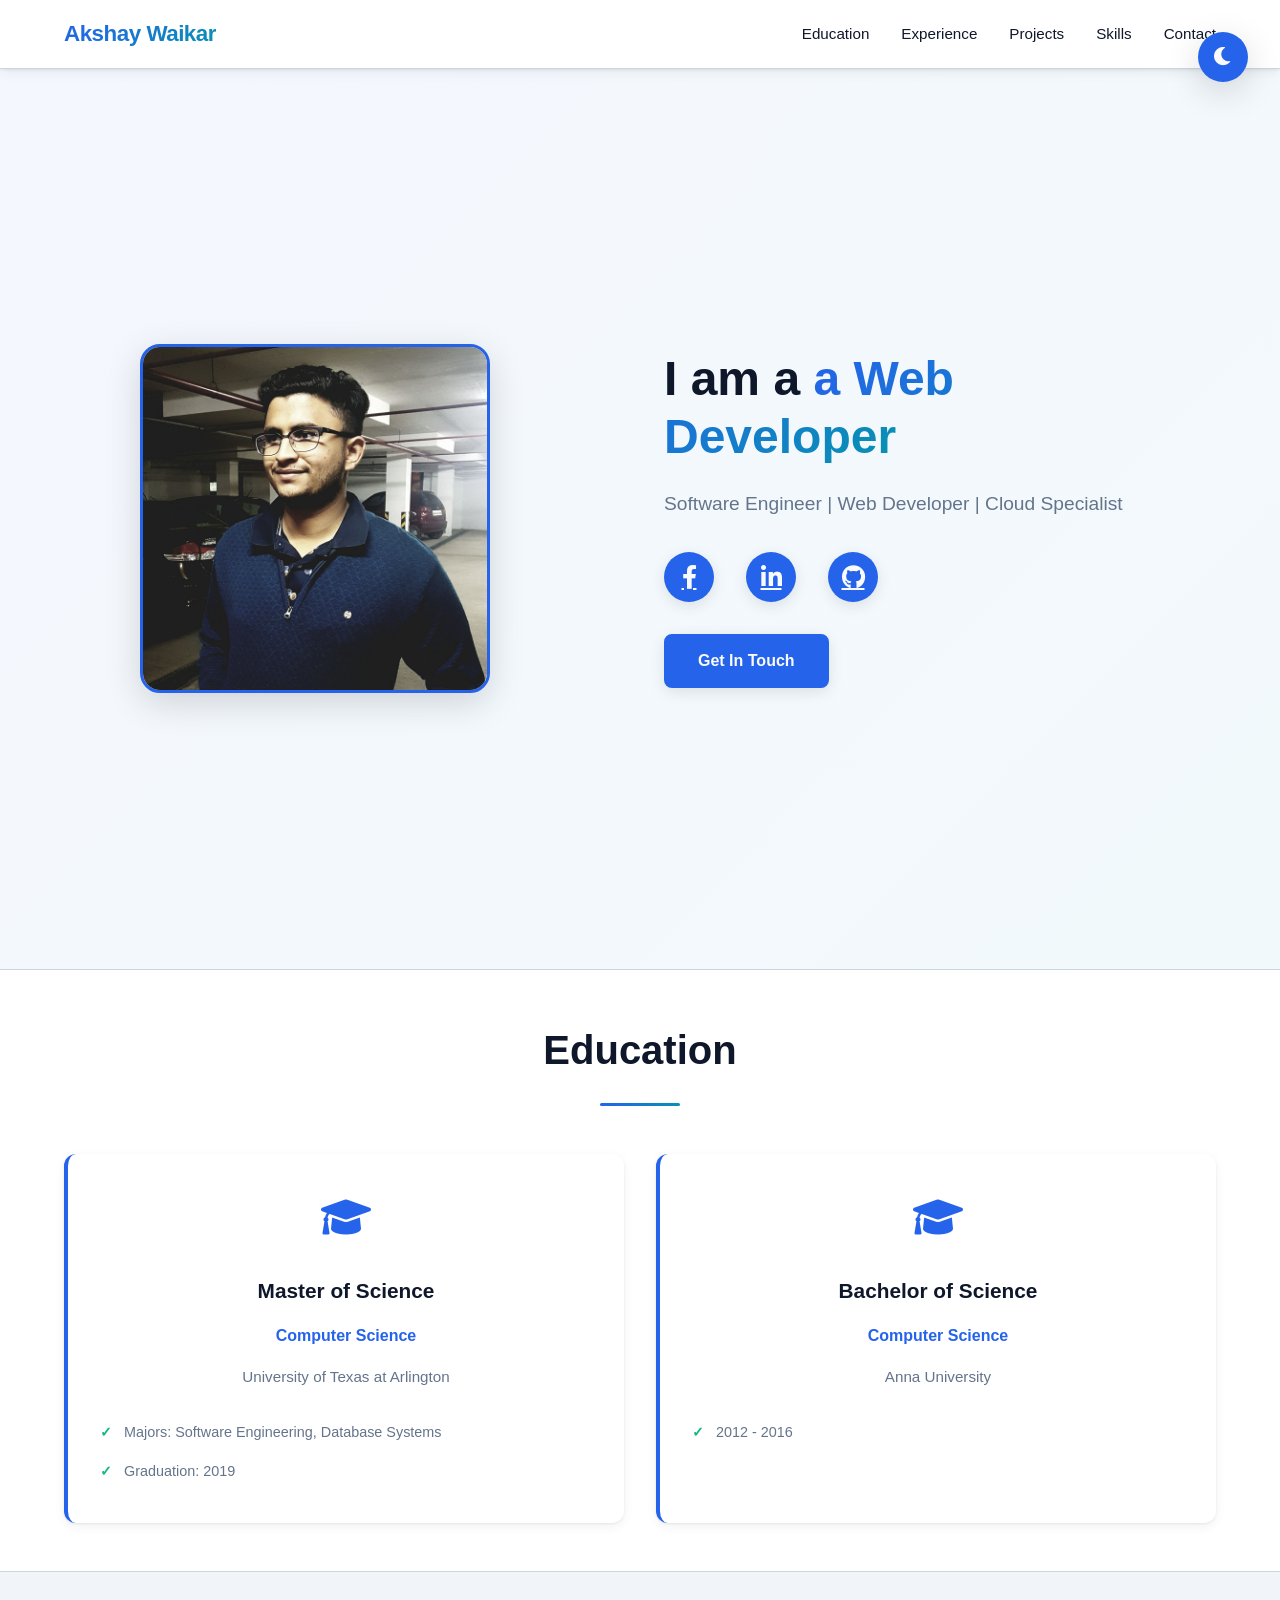
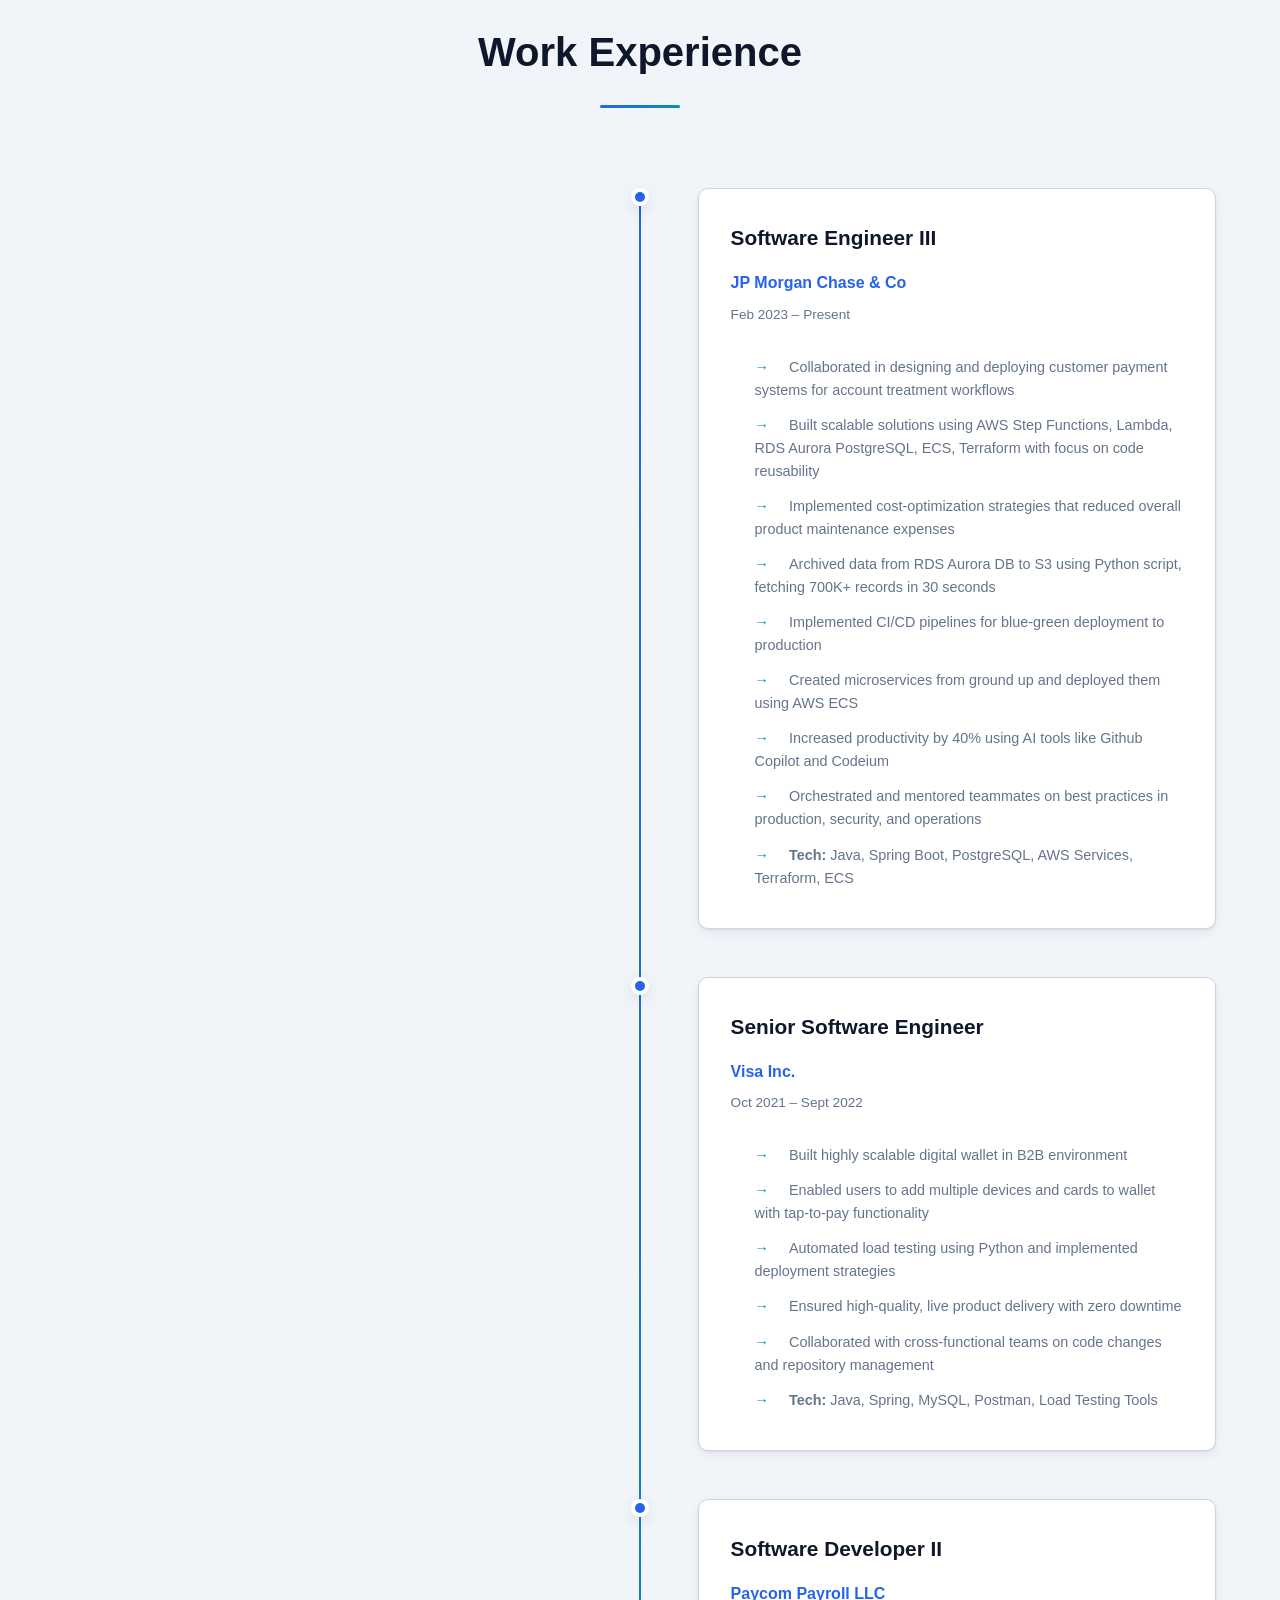
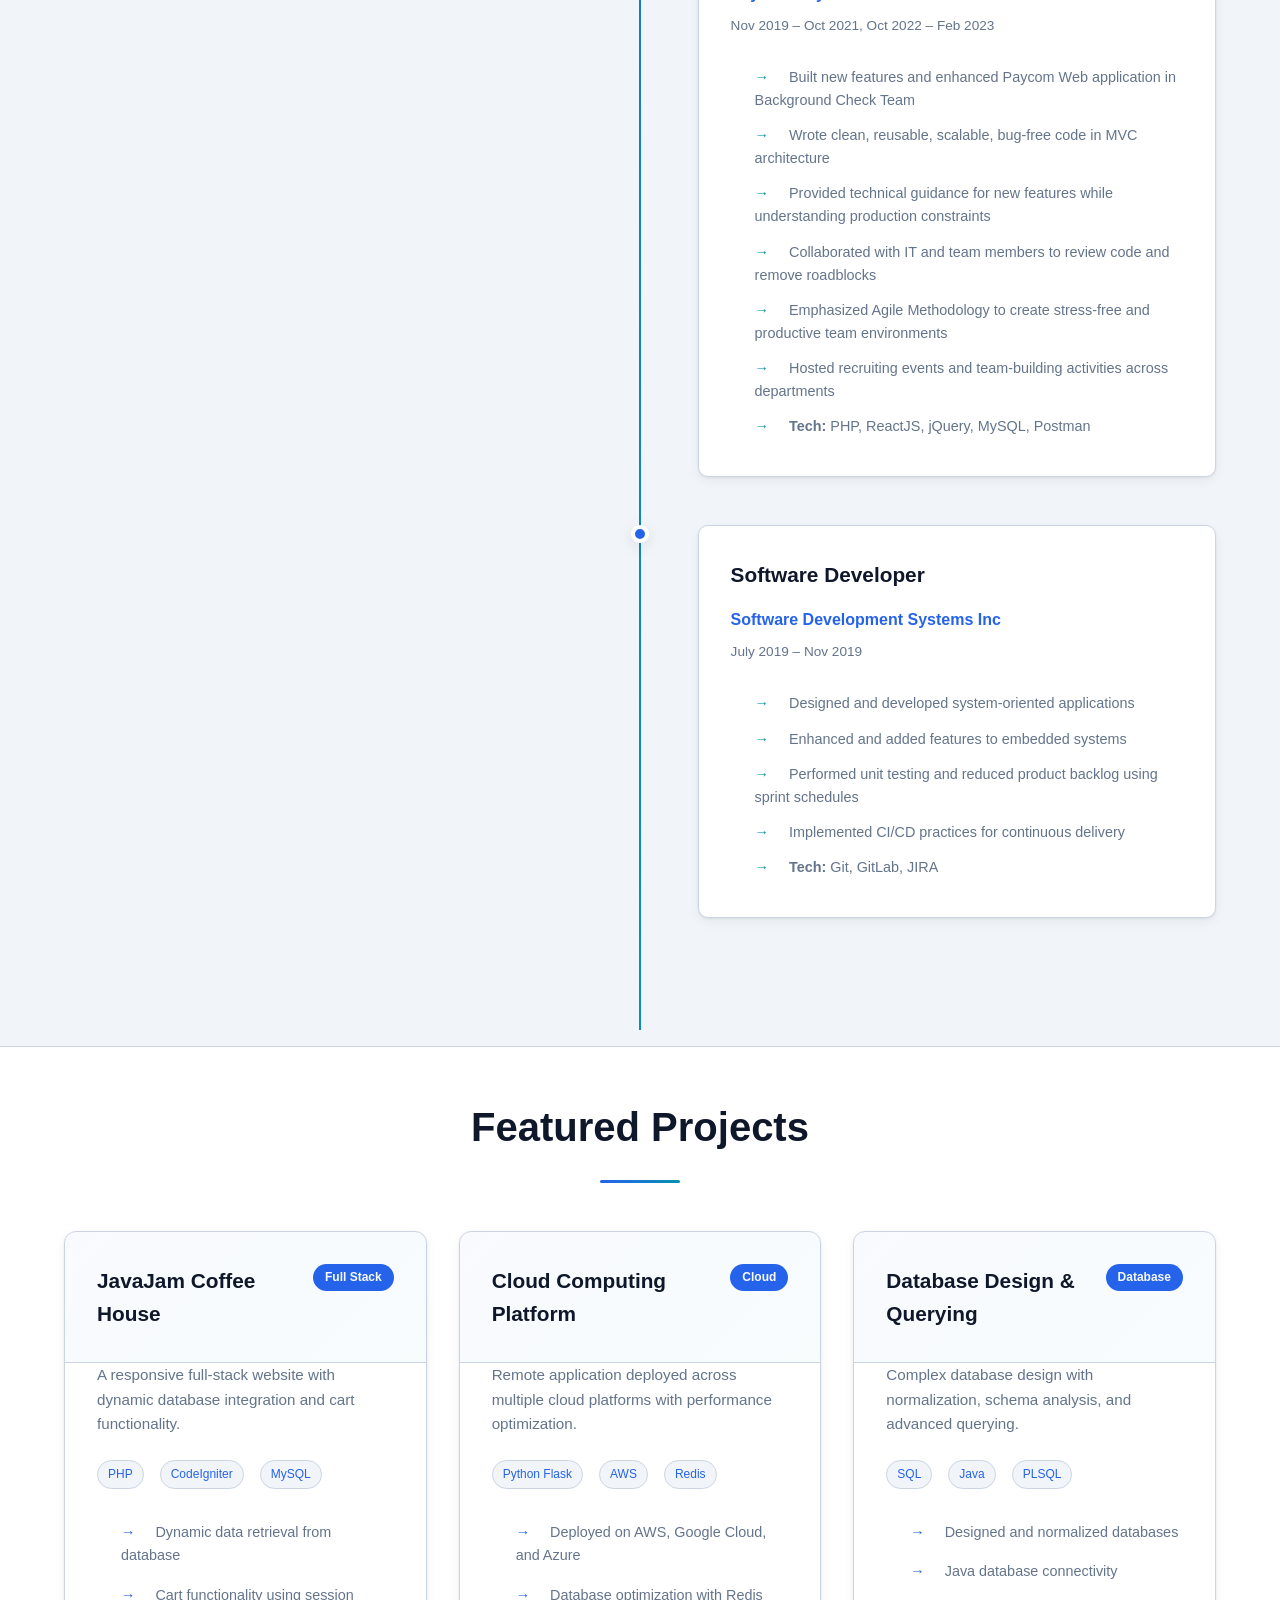
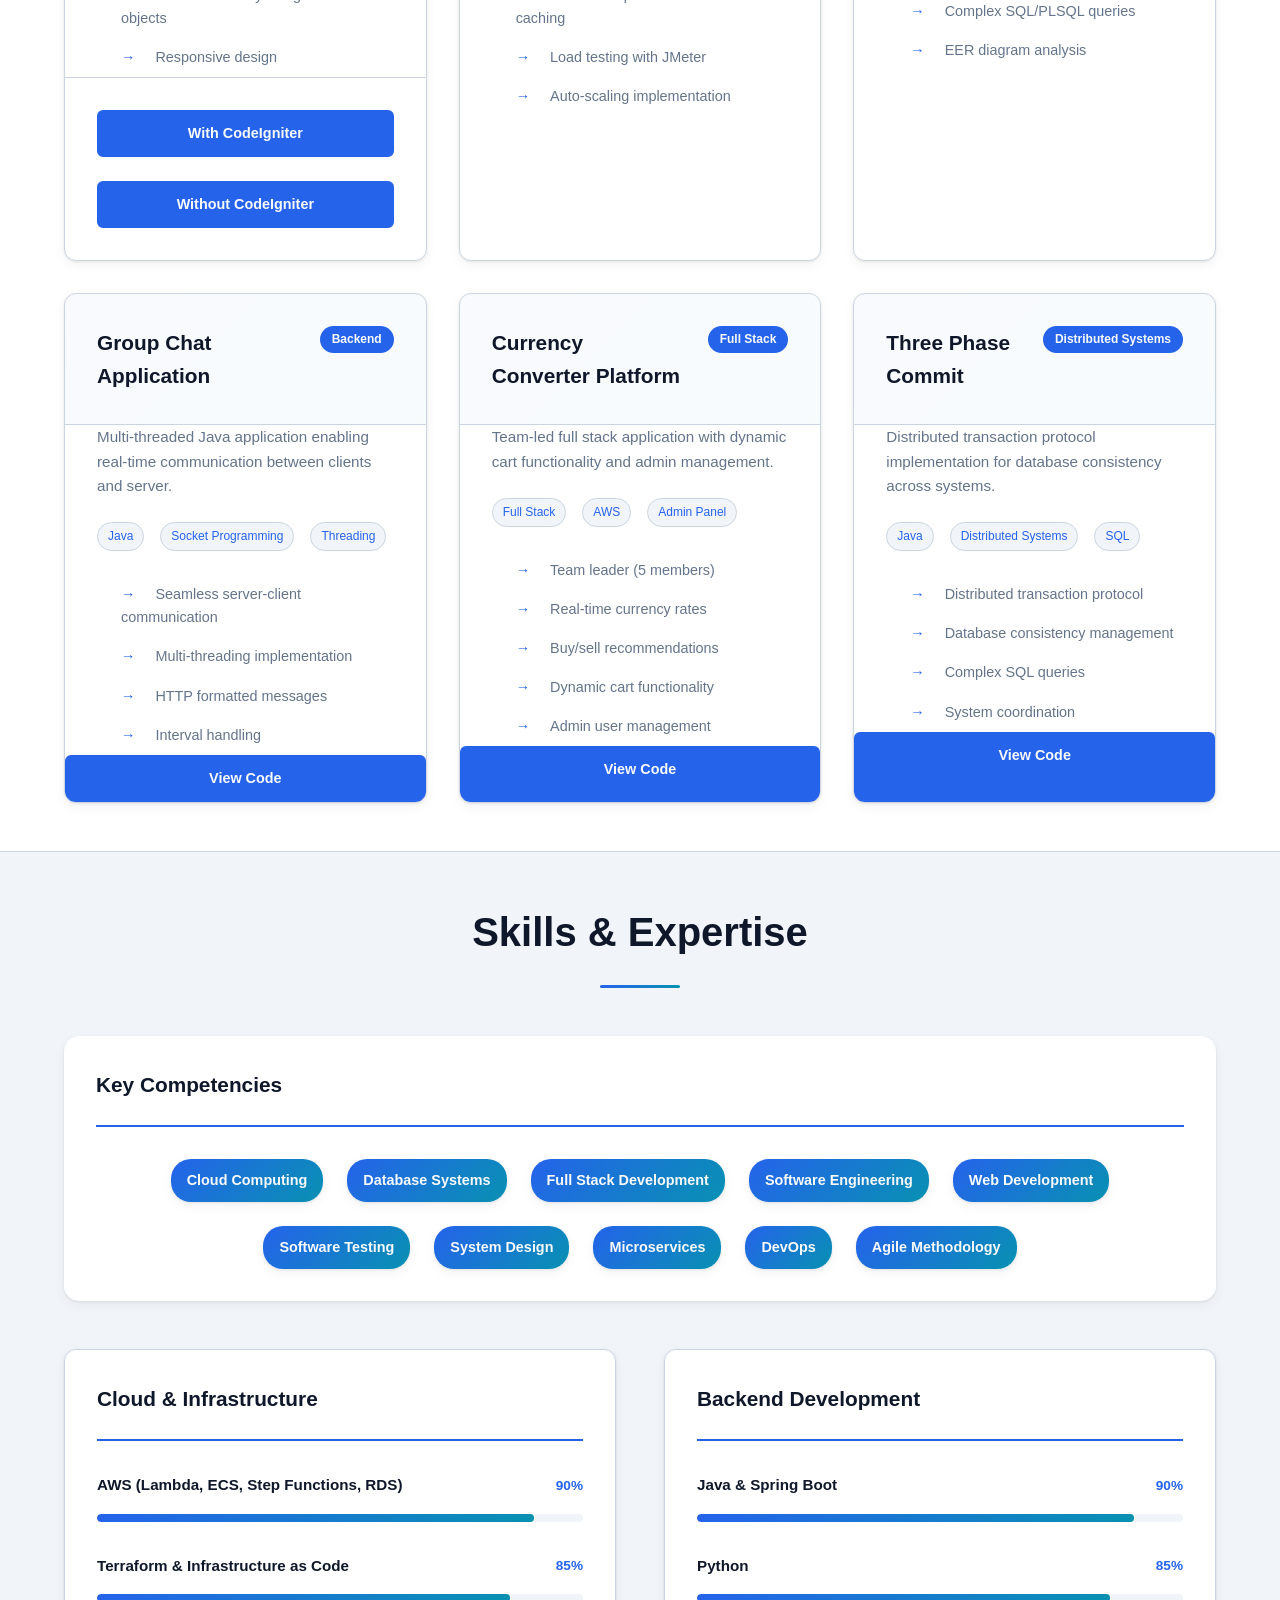
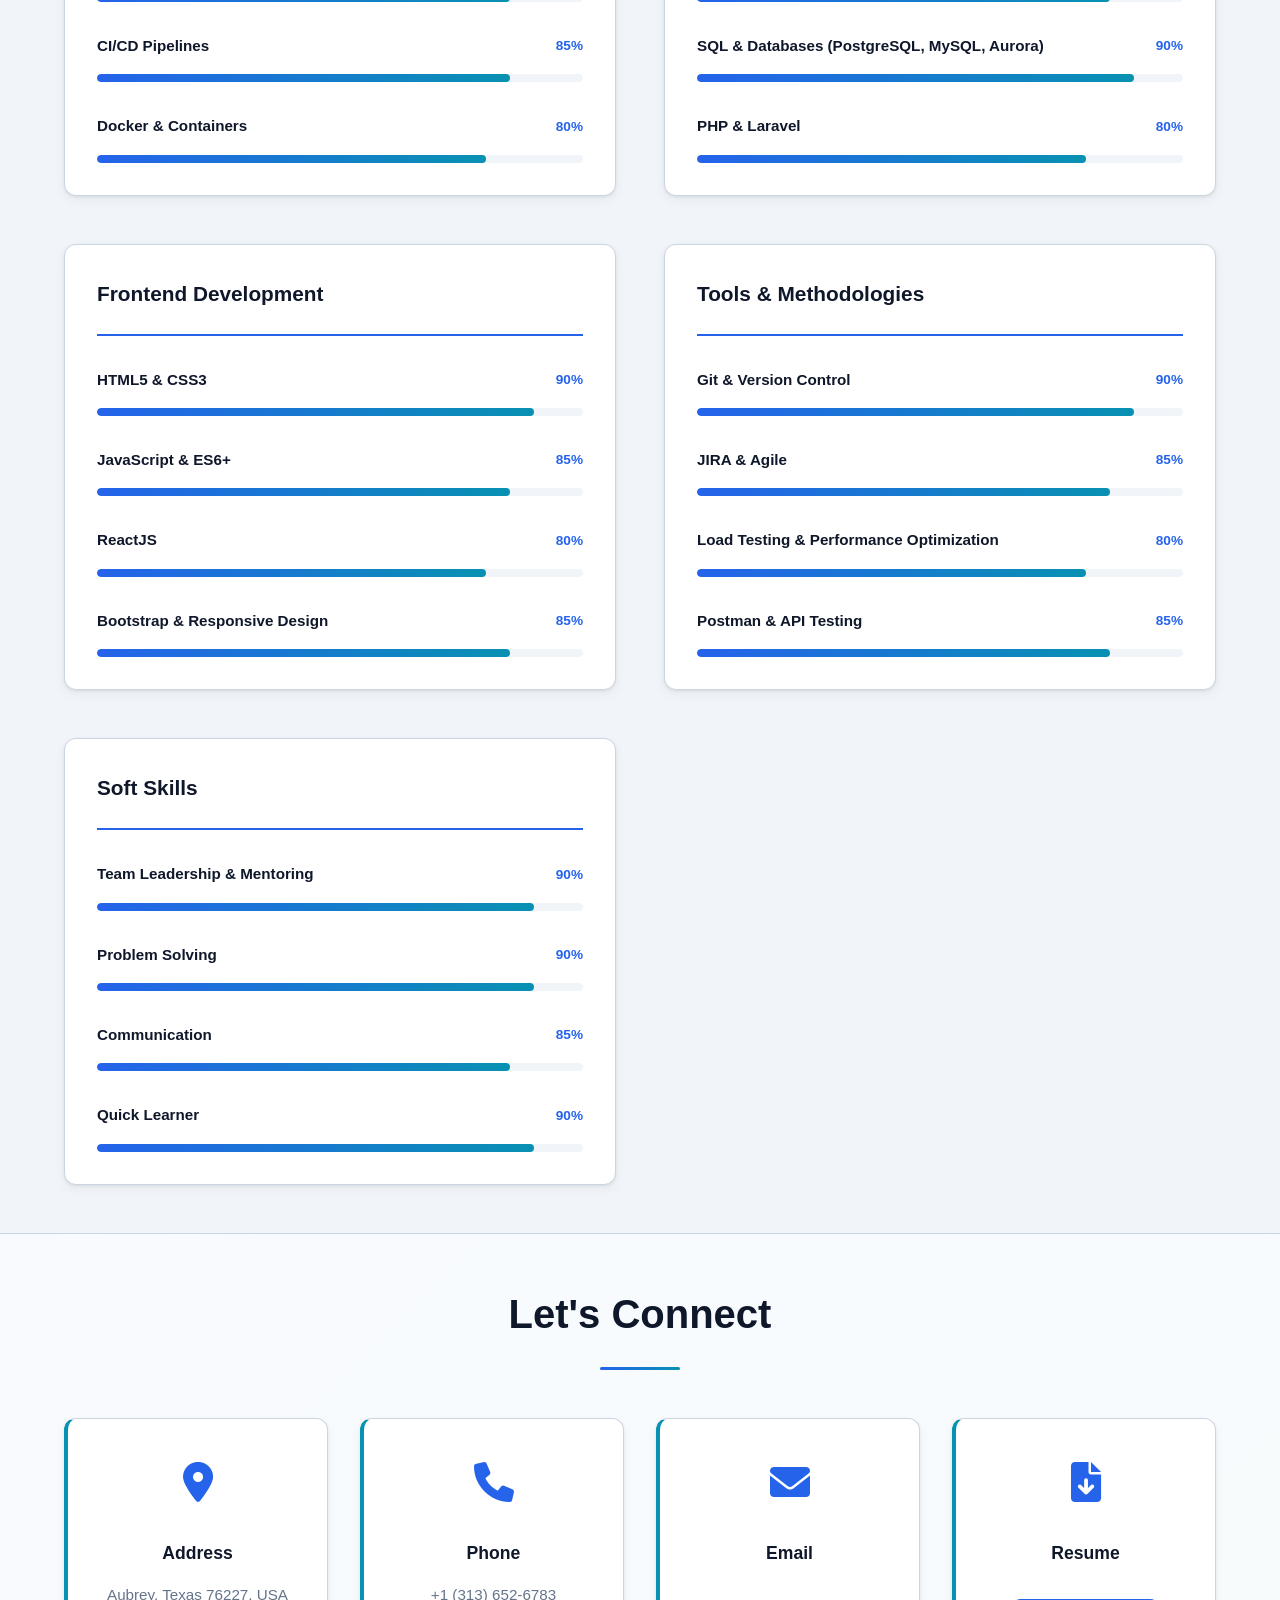
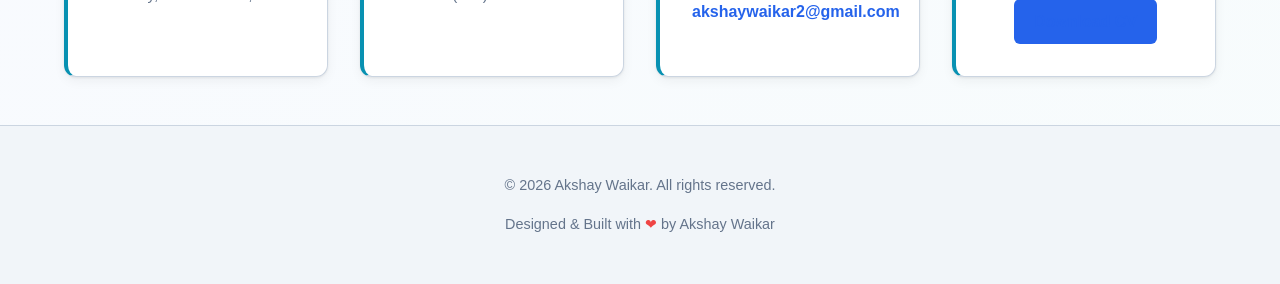
==== commit b4fde0fe: "Update index.html" ====
--- a/index.html
+++ b/index.html
@@ -1,215 +1,620 @@
 <!DOCTYPE html>
 <html lang="en">
 <head>
-<meta charset="UTF-8">
-<meta name="viewport" content="width=device-width, initial-scale=1.0">
-<script src="https://js.puter.com/v2"></script>
-<title>Exercise Buddy</title>
-<link href="https://fonts.googleapis.com/css2?family=Outfit:wght@300;400;500;600;700;800;900&family=JetBrains+Mono:wght@400;600;700&display=swap" rel="stylesheet">
-<style>
-*{margin:0;padding:0;box-sizing:border-box}
-:root{--bg:#0a0a0f;--surface:#12121a;--surface2:#1a1a26;--surface3:#222233;--accent:#ff6b35;--accent2:#ff9f1c;--accent-glow:rgba(255,107,53,0.3);--teal:#2ec4b6;--teal-dim:#1a8a80;--teal-glow:rgba(46,196,182,0.25);--pink:#ff477e;--purple:#7b5ea7;--text:#f0eff4;--text2:#9d9baf;--text3:#5c5a72;--success:#4ade80;--danger:#ef4444;--radius:16px;--radius-sm:10px}
-html{scroll-behavior:smooth}body{font-family:'Outfit',sans-serif;background:var(--bg);color:var(--text);min-height:100vh;overflow-x:hidden}.mono{font-family:'JetBrains Mono',monospace}
-.bg-mesh{position:fixed;inset:0;z-index:0;pointer-events:none;background:radial-gradient(ellipse 600px 400px at 20% 10%,rgba(255,107,53,0.06),transparent),radial-gradient(ellipse 500px 500px at 80% 90%,rgba(46,196,182,0.05),transparent),radial-gradient(ellipse 400px 300px at 50% 50%,rgba(123,94,167,0.04),transparent)}
-.container{position:relative;z-index:1;max-width:520px;margin:0 auto;padding:20px 16px 40px}
-h1{font-size:2.4rem;font-weight:900;letter-spacing:-1.5px;line-height:1.1}h2{font-size:1.5rem;font-weight:700;letter-spacing:-0.5px}h3{font-size:1.1rem;font-weight:600}
-.accent{color:var(--accent)}.teal{color:var(--teal)}.text2{color:var(--text2)}.text3{color:var(--text3)}
-.btn{display:inline-flex;align-items:center;justify-content:center;gap:8px;padding:14px 28px;border:none;border-radius:var(--radius);font-family:inherit;font-size:1rem;font-weight:600;cursor:pointer;transition:all .2s;overflow:hidden}
-.btn-primary{background:linear-gradient(135deg,var(--accent),var(--accent2));color:#fff;box-shadow:0 4px 24px var(--accent-glow)}.btn-primary:hover{transform:translateY(-2px)}.btn-primary:active{transform:scale(0.97)}
-.btn-secondary{background:var(--surface2);color:var(--text);border:1px solid var(--surface3)}.btn-teal{background:linear-gradient(135deg,var(--teal),var(--teal-dim));color:#fff}.btn-danger{background:var(--danger);color:#fff}
-.btn-full{width:100%}.btn-lg{padding:18px 32px;font-size:1.1rem}
-.card{background:var(--surface);border:1px solid var(--surface3);border-radius:var(--radius);padding:20px;margin-bottom:14px}
-.input-group{margin-bottom:18px}.input-group label{display:block;font-size:0.85rem;font-weight:500;color:var(--text2);margin-bottom:8px}
-.input-group input,.input-group select{width:100%;padding:14px 16px;background:var(--surface2);border:1.5px solid var(--surface3);border-radius:var(--radius-sm);color:var(--text);font-family:inherit;font-size:1rem;transition:border-color .2s;appearance:none;-webkit-appearance:none}
-.input-group input:focus,.input-group select:focus{outline:none;border-color:var(--accent)}
-.input-group select{background-image:url("data:image/svg+xml,%3Csvg xmlns='http://www.w3.org/2000/svg' width='16' height='16' viewBox='0 0 24 24' fill='none' stroke='%239d9baf' stroke-width='2'%3E%3Cpath d='M6 9l6 6 6-6'/%3E%3C/svg%3E");background-repeat:no-repeat;background-position:right 14px center;padding-right:40px}
-.voice-pick{display:flex;gap:10px;margin-bottom:18px}.voice-opt{flex:1;padding:14px;border-radius:var(--radius-sm);border:2px solid var(--surface3);background:var(--surface2);text-align:center;cursor:pointer;transition:all .25s}.voice-opt.active{border-color:var(--accent);background:rgba(255,107,53,0.08)}.voice-opt .emoji{font-size:1.8rem;margin-bottom:6px}.voice-opt .vlabel{font-size:0.85rem;font-weight:600}.voice-opt .vsub{font-size:0.7rem;color:var(--text2)}
-.time-chips{display:flex;flex-wrap:wrap;gap:8px}.time-chip{padding:10px 18px;border-radius:var(--radius-sm);border:1.5px solid var(--surface3);background:var(--surface2);cursor:pointer;font-weight:600;font-size:0.9rem;transition:all .2s;color:var(--text2)}.time-chip.active{border-color:var(--teal);color:var(--teal);background:rgba(46,196,182,0.08)}
-.screen{display:none;animation:fadeUp .4s ease}.screen.active{display:block}
-@keyframes fadeUp{from{opacity:0;transform:translateY(16px)}to{opacity:1;transform:translateY(0)}}
-@keyframes countPop{0%{transform:scale(0.5);opacity:0}50%{transform:scale(1.3)}100%{transform:scale(1);opacity:1}}
-@keyframes ring{0%{box-shadow:0 0 0 0 var(--accent-glow)}70%{box-shadow:0 0 0 20px transparent}100%{box-shadow:0 0 0 0 transparent}}
-@keyframes pulse{0%,100%{transform:scale(1)}50%{transform:scale(1.05)}}
-@keyframes beatPulse{0%,100%{transform:scale(1)}50%{transform:scale(1.08)}}
-.progress-ring{position:relative;width:220px;height:220px;margin:0 auto 20px}.progress-ring svg{transform:rotate(-90deg)}.progress-ring .track{fill:none;stroke:var(--surface3);stroke-width:8}.progress-ring .fill{fill:none;stroke:var(--accent);stroke-width:8;stroke-linecap:round;transition:stroke-dashoffset .5s ease}
-.ring-center{position:absolute;inset:0;display:flex;flex-direction:column;align-items:center;justify-content:center}.ring-count{font-family:'JetBrains Mono',monospace;font-size:3.6rem;font-weight:700;line-height:1}.ring-label{font-size:0.85rem;color:var(--text2);margin-top:4px}
-.exercise-card{display:flex;gap:14px;align-items:center;padding:14px;border-radius:var(--radius-sm);background:var(--surface2);border:1px solid var(--surface3);margin-bottom:8px;transition:all .3s}.exercise-card.active-ex{border-color:var(--accent);background:rgba(255,107,53,0.06);box-shadow:0 0 20px rgba(255,107,53,0.1)}.exercise-card.done-ex{opacity:0.5;border-color:var(--success)}
-.ex-num{width:36px;height:36px;border-radius:50%;display:flex;align-items:center;justify-content:center;font-weight:700;font-size:0.85rem;flex-shrink:0}.ex-num-pending{background:var(--surface3);color:var(--text3)}.ex-num-active{background:var(--accent);color:#fff;animation:ring 1.5s infinite}.ex-num-done{background:var(--success);color:#000}
-.ex-info{flex:1}.ex-name{font-weight:600;font-size:0.95rem}.ex-meta{font-size:0.75rem;color:var(--text2);margin-top:2px}
-.badge{display:inline-flex;align-items:center;padding:4px 10px;border-radius:20px;font-size:0.75rem;font-weight:600}.badge-accent{background:rgba(255,107,53,0.15);color:var(--accent)}.badge-teal{background:rgba(46,196,182,0.15);color:var(--teal)}
-.rest-overlay{position:fixed;inset:0;z-index:100;background:rgba(10,10,15,0.92);display:none;align-items:center;justify-content:center;flex-direction:column}.rest-overlay.show{display:flex}.rest-count{font-family:'JetBrains Mono',monospace;font-size:6rem;font-weight:800;color:var(--teal);animation:countPop .5s ease}.rest-label{font-size:1.2rem;color:var(--text2);margin-bottom:16px}.rest-skip{padding:12px 32px;background:var(--surface3);border:none;color:var(--text);border-radius:var(--radius-sm);font-family:inherit;font-size:0.95rem;cursor:pointer;margin-top:20px}
-.summary-stat{text-align:center;padding:20px;border-radius:var(--radius);background:var(--surface2);border:1px solid var(--surface3)}.stat-val{font-family:'JetBrains Mono',monospace;font-size:2.2rem;font-weight:700;line-height:1}.stat-label{font-size:0.8rem;color:var(--text2);margin-top:6px}.stat-grid{display:grid;grid-template-columns:repeat(2,minmax(0,1fr));gap:10px;margin-bottom:20px}
-.confetti{position:fixed;top:0;left:0;width:100%;height:100%;pointer-events:none;z-index:200}
-.hero-graphic{text-align:center;margin:30px 0 20px;font-size:4rem;line-height:1;position:relative}.hero-graphic::after{content:'';position:absolute;inset:-20px;background:radial-gradient(circle,var(--accent-glow),transparent 70%);z-index:-1;filter:blur(40px)}
-.volume-bar{display:flex;align-items:center;gap:10px;margin-top:12px}.volume-bar input[type=range]{flex:1;-webkit-appearance:none;height:4px;border-radius:2px;background:var(--surface3);outline:none}.volume-bar input[type=range]::-webkit-slider-thumb{-webkit-appearance:none;width:18px;height:18px;border-radius:50%;background:var(--accent);cursor:pointer}.vol-icon{font-size:1.2rem;cursor:pointer}
-.workout-header{display:flex;align-items:center;justify-content:space-between;margin-bottom:16px}.workout-timer{font-family:'JetBrains Mono',monospace;font-size:1rem;color:var(--teal);background:rgba(46,196,182,0.1);padding:6px 14px;border-radius:20px}
-.motivation-banner{background:linear-gradient(135deg,rgba(255,107,53,0.1),rgba(46,196,182,0.1));border:1px solid var(--surface3);border-radius:var(--radius);padding:16px;margin-bottom:16px;text-align:center;font-style:italic;color:var(--text2);font-size:0.9rem}
-.ex-type-grid{display:grid;grid-template-columns:repeat(2,minmax(0,1fr));gap:10px;margin-bottom:18px}.ex-type-card{padding:16px 10px;border-radius:var(--radius-sm);border:2px solid var(--surface3);background:var(--surface2);text-align:center;cursor:pointer;transition:all .25s}.ex-type-card:hover{background:var(--surface3)}.ex-type-card.active{border-color:var(--accent);background:rgba(255,107,53,0.08)}.ex-type-icon{font-size:1.6rem;margin-bottom:6px}.ex-type-name{font-size:0.85rem;font-weight:600}.ex-type-sub{font-size:0.7rem;color:var(--text2);margin-top:2px}
-.streak-flame{display:inline-flex;align-items:center;gap:4px;font-size:0.8rem;font-weight:600;color:var(--accent2)}
-.music-bar{display:flex;align-items:center;gap:10px;background:var(--surface2);border:1px solid var(--surface3);border-radius:var(--radius-sm);padding:10px 14px;margin-bottom:16px}.music-bar .track-name{flex:1;font-size:0.8rem;color:var(--text2);white-space:nowrap;overflow:hidden;text-overflow:ellipsis}.music-bar .track-name span{color:var(--accent);font-weight:600}
-.music-btn{width:34px;height:34px;border-radius:50%;border:1px solid var(--surface3);background:var(--surface2);color:var(--text);display:flex;align-items:center;justify-content:center;cursor:pointer;font-size:1rem;transition:all .2s}.music-btn:hover{background:var(--surface3)}.music-btn.playing{background:var(--accent);color:#fff;border-color:var(--accent);animation:beatPulse .5s ease infinite}
-.rep-auto-info{background:rgba(46,196,182,0.08);border:1px solid rgba(46,196,182,0.2);border-radius:var(--radius-sm);padding:12px 16px;text-align:center;margin-bottom:16px;font-size:0.85rem;color:var(--teal)}
-.speed-ctrl{display:flex;align-items:center;gap:8px;justify-content:center;margin-bottom:16px}.speed-ctrl label{font-size:0.8rem;color:var(--text2)}
-.speed-chip{padding:6px 14px;border-radius:20px;border:1px solid var(--surface3);background:var(--surface2);cursor:pointer;font-size:0.8rem;font-weight:600;color:var(--text2);transition:all .2s}.speed-chip.active{border-color:var(--accent);color:var(--accent);background:rgba(255,107,53,0.08)}
-</style>
+    <meta charset="UTF-8">
+    <meta name="viewport" content="width=device-width, initial-scale=1.0">
+    <meta name="description" content="Akshay Waikar - Software Engineer, Web Developer, Cloud Computing Specialist">
+    <title>Akshay Waikar | Portfolio</title>
+
+    <!-- External Libraries -->
+    <link rel="stylesheet" href="https://cdnjs.cloudflare.com/ajax/libs/font-awesome/6.0.0/css/all.min.css">
+    <link rel="stylesheet" href="css/modern-style.css">
 </head>
 <body>
-<div class="bg-mesh"></div>
-<div class="container">
-<div class="screen active" id="screen-setup">
-<div class="hero-graphic">&#127947;&#65039;</div>
-<h1 style="text-align:center;margin-bottom:6px">Exercise<br><span class="accent">Buddy</span></h1>
-<p style="text-align:center;color:var(--text2);margin-bottom:30px;font-size:0.95rem">Your AI-powered personal trainer.<br>Voice-guided reps. Hands-free. Zero excuses.</p>
-<div class="card">
-<div class="input-group"><label>What's your name, champ?</label><input type="text" id="userName" placeholder="e.g. Alex" maxlength="20" autocomplete="off"></div>
-<div class="input-group"><label>How much time do you have?</label>
-<div class="time-chips"><div class="time-chip" data-min="5">5 min</div><div class="time-chip active" data-min="10">10 min</div><div class="time-chip" data-min="15">15 min</div><div class="time-chip" data-min="20">20 min</div><div class="time-chip" data-min="30">30 min</div></div></div>
-<div class="input-group"><label>What type of workout?</label>
-<div class="ex-type-grid">
-<div class="ex-type-card active" data-type="fullbody"><div class="ex-type-icon">&#128170;</div><div class="ex-type-name">Full body</div><div class="ex-type-sub">All muscle groups</div></div>
-<div class="ex-type-card" data-type="upper"><div class="ex-type-icon">&#129471;</div><div class="ex-type-name">Upper body</div><div class="ex-type-sub">Arms, chest, back</div></div>
-<div class="ex-type-card" data-type="lower"><div class="ex-type-icon">&#129406;</div><div class="ex-type-name">Lower body</div><div class="ex-type-sub">Legs, glutes, calves</div></div>
-<div class="ex-type-card" data-type="core"><div class="ex-type-icon">&#128293;</div><div class="ex-type-name">Core & cardio</div><div class="ex-type-sub">Abs, HIIT, burn</div></div>
-<div class="ex-type-card" data-type="stretch"><div class="ex-type-icon">&#129496;</div><div class="ex-type-name">Stretch & yoga</div><div class="ex-type-sub">Flexibility, calm</div></div>
-<div class="ex-type-card" data-type="hiit"><div class="ex-type-icon">&#9889;</div><div class="ex-type-name">HIIT</div><div class="ex-type-sub">Max intensity</div></div>
-<div class="ex-type-card" data-type="arms"><div class="ex-type-icon">&#128171;</div><div class="ex-type-name">Arms & shoulders</div><div class="ex-type-sub">Sculpt & define</div></div>
-<div class="ex-type-card" data-type="desk"><div class="ex-type-icon">&#128187;</div><div class="ex-type-name">Desk break</div><div class="ex-type-sub">Office-friendly</div></div>
-</div></div>
-<div class="input-group"><label>Difficulty level</label>
-<select id="difficulty"><option value="beginner">Beginner</option><option value="intermediate" selected>Intermediate</option><option value="advanced">Advanced — Beast mode</option></select></div>
-<label style="font-size:0.85rem;font-weight:500;color:var(--text2);margin-bottom:8px;display:block">Choose your coach voice</label>
-<div class="voice-pick">
-<div class="voice-opt active" data-voice="female"><div class="emoji">&#128131;</div><div class="vlabel">Coach Sarah</div><div class="vsub">Warm &amp; encouraging</div></div>
-<div class="voice-opt" data-voice="male"><div class="emoji">&#128170;</div><div class="vlabel">Coach Mike</div><div class="vsub">Intense &amp; powerful</div></div>
-</div>
-<div class="volume-bar"><span class="vol-icon" id="volToggle">&#128266;</span><input type="range" id="volSlider" min="0" max="1" step="0.1" value="0.8"><span class="mono" style="font-size:0.8rem;color:var(--text3)" id="volLabel">80%</span></div>
-</div>
-<button class="btn btn-primary btn-full btn-lg" id="btnStart" style="margin-top:8px">Let's Go &#128640;</button>
-</div>
-
-<div class="screen" id="screen-workout">
-<div class="workout-header"><div><h2 id="workoutTitle">Workout</h2><p class="text2" style="font-size:0.85rem" id="workoutSub"></p></div><div class="workout-timer" id="totalTimer">00:00</div></div>
-<div class="music-bar"><button class="music-btn" id="btnMusicToggle">&#9654;</button><div class="track-name">&#127925; <span id="trackNameLabel">Ready</span></div><button class="music-btn" id="btnMusicNext">&#9197;</button><input type="range" id="musicVol" min="0" max="1" step="0.1" value="0.35" style="width:60px;-webkit-appearance:none;height:3px;border-radius:2px;background:var(--surface3);outline:none"></div>
-<div class="motivation-banner" id="motivationBanner">"The only bad workout is the one that didn't happen."</div>
-<div class="rep-auto-info" id="repAutoInfo">&#127908; Hands-free mode — Voice counts your reps automatically</div>
-<div class="speed-ctrl" id="speedCtrl"><label>Rep pace:</label><div class="speed-chip" data-speed="slow">Slow</div><div class="speed-chip active" data-speed="normal">Normal</div><div class="speed-chip" data-speed="fast">Fast</div></div>
-<div class="progress-ring"><svg width="220" height="220" viewBox="0 0 220 220"><circle class="track" cx="110" cy="110" r="100"/><circle class="fill" id="ringFill" cx="110" cy="110" r="100" stroke-dasharray="628.3" stroke-dashoffset="628.3"/></svg><div class="ring-center"><div class="ring-count" id="repCount">0</div><div class="ring-label" id="repLabel">reps remaining</div></div></div>
-<div style="display:flex;gap:10px;margin-bottom:20px;justify-content:center">
-<button class="btn btn-secondary" id="btnPause">&#10074;&#10074; Pause</button>
-<button class="btn btn-secondary" id="btnSkipEx">Skip &#9193;</button>
-<button class="btn btn-danger" id="btnQuit" style="padding:14px 18px">&#9632; End</button>
-</div>
-<h3 style="margin-bottom:10px;color:var(--text2);font-size:0.85rem;letter-spacing:0.5px">WORKOUT TIMELINE</h3>
-<div id="exerciseList"></div>
-</div>
-
-<div class="rest-overlay" id="restOverlay"><div class="rest-label">Rest up... next exercise coming</div><div class="rest-count" id="restCount">15</div><p style="color:var(--text3);margin-top:8px;font-size:0.9rem" id="restNextLabel"></p><button class="rest-skip" id="btnSkipRest">Skip rest &#9654;</button></div>
-
-<div class="screen" id="screen-summary">
-<div style="text-align:center;margin:30px 0 10px;font-size:3.5rem">&#127942;</div>
-<h1 style="text-align:center;margin-bottom:4px">Workout<br><span class="accent">Complete!</span></h1>
-<p style="text-align:center;color:var(--text2);margin-bottom:24px" id="summaryGreeting">Great work!</p>
-<div class="stat-grid">
-<div class="summary-stat"><div class="stat-val teal" id="sumCal">0</div><div class="stat-label">Est. calories burned</div></div>
-<div class="summary-stat"><div class="stat-val accent" id="sumTime">0:00</div><div class="stat-label">Total time</div></div>
-<div class="summary-stat"><div class="stat-val" id="sumReps">0</div><div class="stat-label">Total reps</div></div>
-<div class="summary-stat"><div class="stat-val" style="color:var(--pink)" id="sumExCount">0</div><div class="stat-label">Exercises done</div></div>
-</div>
-<div class="card"><h3 style="margin-bottom:12px">Breakdown</h3><div id="sumExList"></div></div>
-<div class="card" style="text-align:center"><div class="streak-flame" style="justify-content:center;margin-bottom:6px">&#128293; Streak tip</div><p style="color:var(--text2);font-size:0.85rem">Come back tomorrow! Consistency beats intensity.</p></div>
-<button class="btn btn-primary btn-full btn-lg" id="btnRestart" style="margin-top:8px">Do Another Workout &#128260;</button>
-</div>
-</div>
-<canvas class="confetti" id="confettiCanvas"></canvas>
-<script>
-const EX={
-fullbody:[{n:"Jumping Jacks",t:"r",r:20,c:.3,m:"Full body"},{n:"Push-ups",t:"r",r:12,c:.5,m:"Chest, Arms"},{n:"Bodyweight Squats",t:"r",r:15,c:.4,m:"Legs, Glutes"},{n:"Plank Hold",t:"s",d:30,c:.15,m:"Core"},{n:"Lunges",t:"r",r:12,c:.4,m:"Legs"},{n:"Burpees",t:"r",r:8,c:.8,m:"Full body"},{n:"Mountain Climbers",t:"r",r:20,c:.5,m:"Core, Cardio"},{n:"Tricep Dips",t:"r",r:10,c:.4,m:"Arms"},{n:"High Knees",t:"r",r:24,c:.4,m:"Cardio"},{n:"Superman Hold",t:"s",d:20,c:.12,m:"Back"},{n:"Bicycle Crunches",t:"r",r:16,c:.3,m:"Core"},{n:"Wall Sit",t:"s",d:25,c:.15,m:"Legs"}],
-upper:[{n:"Push-ups",t:"r",r:15,c:.5,m:"Chest"},{n:"Diamond Push-ups",t:"r",r:10,c:.55,m:"Triceps"},{n:"Arm Circles",t:"r",r:20,c:.15,m:"Shoulders"},{n:"Pike Push-ups",t:"r",r:8,c:.6,m:"Shoulders"},{n:"Tricep Dips",t:"r",r:12,c:.4,m:"Triceps"},{n:"Plank Shoulder Taps",t:"r",r:16,c:.35,m:"Core, Arms"},{n:"Wide Push-ups",t:"r",r:12,c:.5,m:"Chest"},{n:"Inchworms",t:"r",r:8,c:.5,m:"Full upper"},{n:"Superman Pulls",t:"r",r:12,c:.3,m:"Back"},{n:"Plank Hold",t:"s",d:30,c:.15,m:"Core"}],
-lower:[{n:"Bodyweight Squats",t:"r",r:20,c:.4,m:"Quads, Glutes"},{n:"Lunges",t:"r",r:16,c:.4,m:"Legs"},{n:"Glute Bridges",t:"r",r:15,c:.3,m:"Glutes"},{n:"Calf Raises",t:"r",r:20,c:.2,m:"Calves"},{n:"Jump Squats",t:"r",r:10,c:.7,m:"Legs, Cardio"},{n:"Wall Sit",t:"s",d:30,c:.15,m:"Quads"},{n:"Sumo Squats",t:"r",r:15,c:.4,m:"Inner thighs"},{n:"Single Leg Deadlift",t:"r",r:10,c:.4,m:"Hamstrings"},{n:"Side Lunges",t:"r",r:12,c:.35,m:"Legs"},{n:"Donkey Kicks",t:"r",r:16,c:.25,m:"Glutes"}],
-core:[{n:"Crunches",t:"r",r:20,c:.25,m:"Abs"},{n:"Plank Hold",t:"s",d:30,c:.15,m:"Core"},{n:"Mountain Climbers",t:"r",r:24,c:.5,m:"Core, Cardio"},{n:"Bicycle Crunches",t:"r",r:20,c:.3,m:"Obliques"},{n:"Leg Raises",t:"r",r:12,c:.35,m:"Lower abs"},{n:"Russian Twists",t:"r",r:20,c:.3,m:"Obliques"},{n:"Flutter Kicks",t:"r",r:24,c:.3,m:"Lower abs"},{n:"Side Plank",t:"s",d:20,c:.12,m:"Obliques"},{n:"Dead Bug",t:"r",r:12,c:.25,m:"Core"},{n:"V-ups",t:"r",r:10,c:.4,m:"Full core"}],
-stretch:[{n:"Neck Rolls",t:"s",d:20,c:.05,m:"Neck"},{n:"Cat-Cow Stretch",t:"s",d:25,c:.05,m:"Spine"},{n:"Downward Dog",t:"s",d:25,c:.08,m:"Full body"},{n:"Standing Quad Stretch",t:"s",d:20,c:.05,m:"Quads"},{n:"Seated Hamstring Stretch",t:"s",d:25,c:.05,m:"Hamstrings"},{n:"Child's Pose",t:"s",d:30,c:.04,m:"Back, Hips"},{n:"Pigeon Pose",t:"s",d:25,c:.05,m:"Hips"},{n:"Chest Opener",t:"s",d:20,c:.04,m:"Chest"},{n:"Spinal Twist",t:"s",d:20,c:.04,m:"Spine"},{n:"Butterfly Stretch",t:"s",d:25,c:.05,m:"Inner thighs"}],
-hiit:[{n:"Burpees",t:"r",r:10,c:.8,m:"Full body"},{n:"Jump Squats",t:"r",r:15,c:.7,m:"Legs"},{n:"High Knees",t:"r",r:30,c:.5,m:"Cardio"},{n:"Tuck Jumps",t:"r",r:8,c:.9,m:"Legs, Core"},{n:"Speed Skaters",t:"r",r:16,c:.6,m:"Legs, Cardio"},{n:"Plank Jacks",t:"r",r:16,c:.5,m:"Core, Cardio"},{n:"Star Jumps",t:"r",r:12,c:.6,m:"Full body"},{n:"Mountain Climbers",t:"r",r:24,c:.5,m:"Core, Cardio"},{n:"Squat Thrusts",t:"r",r:10,c:.7,m:"Full body"},{n:"Box Jumps",t:"r",r:10,c:.65,m:"Legs"}],
-arms:[{n:"Push-ups",t:"r",r:14,c:.5,m:"Chest, Triceps"},{n:"Diamond Push-ups",t:"r",r:10,c:.55,m:"Triceps"},{n:"Tricep Dips",t:"r",r:14,c:.4,m:"Triceps"},{n:"Pike Push-ups",t:"r",r:10,c:.6,m:"Shoulders"},{n:"Arm Circles",t:"r",r:20,c:.15,m:"Shoulders"},{n:"Plank Shoulder Taps",t:"r",r:20,c:.35,m:"Core, Shoulders"},{n:"Commando Plank",t:"r",r:10,c:.45,m:"Arms, Core"},{n:"Isometric Bicep Hold",t:"s",d:20,c:.1,m:"Biceps"},{n:"Plank to Push-up",t:"r",r:8,c:.5,m:"Arms, Core"},{n:"Wall Push-ups",t:"r",r:18,c:.3,m:"Chest"}],
-desk:[{n:"Seated Leg Raises",t:"r",r:14,c:.15,m:"Core, Quads"},{n:"Chair Squats",t:"r",r:12,c:.3,m:"Legs"},{n:"Desk Push-ups",t:"r",r:12,c:.3,m:"Chest, Arms"},{n:"Shoulder Shrugs",t:"r",r:16,c:.08,m:"Shoulders"},{n:"Seated Spinal Twist",t:"s",d:15,c:.04,m:"Spine"},{n:"Calf Raises",t:"r",r:20,c:.15,m:"Calves"},{n:"Wrist Circles",t:"r",r:16,c:.03,m:"Wrists"},{n:"Neck Rolls",t:"s",d:15,c:.03,m:"Neck"},{n:"Wall Sit",t:"s",d:20,c:.12,m:"Quads"},{n:"Standing March",t:"r",r:24,c:.2,m:"Cardio"},{n:"Tricep Dips (chair)",t:"r",r:10,c:.35,m:"Triceps"},{n:"Standing Side Bends",t:"r",r:16,c:.1,m:"Obliques"}]
-};
-const MOTIV=["You're stronger than you think!","One more rep, you got this!","Push through, your future self will thank you!","Don't stop when tired, stop when done!","Champions are made when nobody's watching!","Every rep counts!","Breathe. Focus. Dominate.","This is YOUR time!","Feel the burn, it's working!","You're a machine!","Almost there, finish strong!"];
-const VL_F={start:["Okay NAME, let's do this! I'll count every rep for you, just follow my voice.","Hey NAME! I've got your count, you just focus on the movement.","Let's crush this NAME. Hands free, I handle the counting."],exercise:["Alright, EX is next. Get in position, counting starts in 3 seconds.","Okay, EX! Set yourself up, counting begins shortly.","Here we go, EX! Find your form, I'll start counting soon."],halfway:["Halfway there, keep that rhythm!","You're at the halfway mark, stay with me!","Nice! Half done, don't slow down!"],mid:["Beautiful!","Good pace!","Keep it up!","Great form!","Nice!","Strong!","That's it!","Love it!","Perfect!","Right there!"],done:["And that's a wrap! Amazing work today NAME.","Workout complete! NAME you crushed it.","Done! NAME that was incredible."],rest:["Take a breather, you earned it.","Nice work. Rest a moment.","Quick recovery, shake it out."],cd:["3, 2, 1, let's go!","3, 2, 1, start!","In 3, 2, 1, begin!"],tick:["5 seconds left!","Almost, keep holding!","3, 2, 1, done!"],exDone:["Nicely done!","Great set!","Excellent!","Boom, moving on!","Perfect!"]};
-const VL_M={start:["NAME, let's get after it! I'm counting, you just go hard.","Alright NAME, game time! Focus on form, I've got the count.","NAME, no excuses. I call every rep. Let's build."],exercise:["Next up, EX. Get set, counting in 3.","EX, let's go! Get in position, count starts soon.","Time for EX! Set up, starting shortly."],halfway:["Halfway! Dig deeper!","Half done, don't quit on me!","Halfway, turn it up!"],mid:["Boom!","Let's go!","Crushing it!","Power!","Beast mode!","That's it!","Again!","Solid!","Strong!","Money!"],done:["That's how it's done NAME! Demolished.","NAME you legend. Complete.","Done! NAME, respect. That was fire."],rest:["Catch your breath. Again shortly.","Quick break. Stay ready.","Rest up. Next round coming."],cd:["3, 2, 1, go!","3, 2, 1, attack!","In 3, 2, 1, let's go!"],tick:["5 seconds, hold strong!","Almost, don't break!","3, 2, 1, done!"],exDone:["That's a set!","Smashed it!","Done, let's move!","Clean!","Locked in!"]};
-
-let S={name:"",min:10,type:"fullbody",diff:"intermediate",vg:"female",vol:.8,exs:[],ci:0,cr:0,tr:0,tc:0,tt:0,ed:0,st:0,ti:null,ri:null,si:null,rpi:null,vm:false,paused:false,rs:"normal",mp:false,ct:0,tsi:null,active:false};
-const $=id=>document.getElementById(id);
-const synth=window.speechSynthesis;let voices=[];
-function ldv(){voices=synth.getVoices();if(!voices.length)synth.addEventListener('voiceschanged',()=>{voices=synth.getVoices()})}ldv();
-function gv(g){if(!voices.length)voices=synth.getVoices();const p=g==='female'?['Microsoft Jenny Online','Google US English','Samantha','Google UK English Female','Zira','Karen','Ava','Aria']:['Microsoft Guy Online','Microsoft Ryan Online','Google UK English Male','Daniel','Alex','Microsoft David','Tom'];for(const n of p){const v=voices.find(v=>v.name.includes(n));if(v)return v}const l=voices.filter(v=>v.lang.startsWith('en'));return g==='female'?l.find(v=>/female|woman|jenny|samantha|ava|aria|zira|karen/i.test(v.name))||l[0]:l.find(v=>/male|man|guy|ryan|david|daniel|tom|alex/i.test(v.name))||l[1]||l[0]}
-let sq=[],isp=false,curAudio=null;
-function speak(t,o={}){if(S.vm||!S.active||!t)return;sq.push({t,o});if(!isp)pq()}
-function pq(){if(!sq.length){isp=false;return}isp=true;const{t,o}=sq.shift();
-try{const pv=S.vg==='female'?'Joanna':'Matthew';const url='https://api.streamelements.com/kappa/v2/speech?voice='+pv+'&text='+encodeURIComponent(t);const a=new Audio();curAudio=a;a.volume=S.vol;a.onended=()=>{curAudio=null;isp=false;pq()};a.onerror=()=>{curAudio=null;fb(t,o)};a.src=url;a.play().catch(()=>{curAudio=null;fb(t,o)})}catch(e){fb(t,o)}}
-function fb(t,o={}){try{synth.cancel()}catch(e){}const u=new SpeechSynthesisUtterance(t);const v=gv(S.vg);if(v)u.voice=v;u.rate=o.rate||1.0;u.pitch=1.0;u.volume=S.vol;u.onend=()=>{isp=false;pq()};u.onerror=()=>{isp=false;pq()};synth.speak(u)}
-function gl(){return S.vg==='female'?VL_F:VL_M}function pk(a){return a[Math.floor(Math.random()*a.length)]}function nm(t){return t.replace(/NAME/g,S.name||'buddy')}function exn(t,e){return t.replace(/EX/g,e)}
-
-// MUSIC ENGINE - Real instrumental gym tracks (no lyrics)
-const TK=[{name:"Workout Beat 1",url:"https://www.soundhelix.com/examples/mp3/SoundHelix-Song-1.mp3"},{name:"Workout Beat 2",url:"https://www.soundhelix.com/examples/mp3/SoundHelix-Song-2.mp3"},{name:"Workout Beat 3",url:"https://www.soundhelix.com/examples/mp3/SoundHelix-Song-3.mp3"},{name:"Workout Beat 4",url:"https://www.soundhelix.com/examples/mp3/SoundHelix-Song-4.mp3"},{name:"Workout Beat 5",url:"https://www.soundhelix.com/examples/mp3/SoundHelix-Song-5.mp3"},{name:"Workout Beat 6",url:"https://www.soundhelix.com/examples/mp3/SoundHelix-Song-6.mp3"},{name:"Workout Beat 7",url:"https://www.soundhelix.com/examples/mp3/SoundHelix-Song-7.mp3"},{name:"Workout Beat 8",url:"https://www.soundhelix.com/examples/mp3/SoundHelix-Song-8.mp3"},{name:"Workout Beat 9",url:"https://www.soundhelix.com/examples/mp3/SoundHelix-Song-9.mp3"},{name:"Workout Beat 10",url:"https://www.soundhelix.com/examples/mp3/SoundHelix-Song-10.mp3"}];
-let musicEl=null,mvol=0.35;
-function ia(){if(!musicEl){musicEl=new Audio();musicEl.loop=true;musicEl.volume=mvol;musicEl.preload="auto"}}
-function pt(i){ia();S.ct=i%TK.length;const t=TK[S.ct];$('trackNameLabel').textContent=t.name;musicEl.src=t.url;musicEl.volume=mvol;musicEl.play().catch(()=>{});S.mp=true;$('btnMusicToggle').innerHTML='&#10074;&#10074;';$('btnMusicToggle').classList.add('playing')}
-function sm(){if(musicEl)musicEl.pause();S.mp=false;$('btnMusicToggle').innerHTML='&#9654;';$('btnMusicToggle').classList.remove('playing')}
-$('btnMusicToggle').addEventListener('click',()=>{ia();S.mp?sm():pt(S.ct)});
-$('btnMusicNext').addEventListener('click',()=>{ia();const w=S.mp;sm();S.ct=(S.ct+1)%TK.length;$('trackNameLabel').textContent=TK[S.ct].name;if(w)pt(S.ct)});
-$('musicVol').addEventListener('input',e=>{mvol=parseFloat(e.target.value);if(musicEl)musicEl.volume=mvol});
-
-// UI
-document.querySelectorAll('.time-chip').forEach(c=>c.addEventListener('click',()=>{document.querySelectorAll('.time-chip').forEach(x=>x.classList.remove('active'));c.classList.add('active');S.min=parseInt(c.dataset.min)}));
-document.querySelectorAll('.ex-type-card').forEach(c=>c.addEventListener('click',()=>{document.querySelectorAll('.ex-type-card').forEach(x=>x.classList.remove('active'));c.classList.add('active');S.type=c.dataset.type}));
-document.querySelectorAll('.voice-opt').forEach(c=>c.addEventListener('click',()=>{document.querySelectorAll('.voice-opt').forEach(x=>x.classList.remove('active'));c.classList.add('active');S.vg=c.dataset.voice}));
-document.querySelectorAll('.speed-chip').forEach(c=>c.addEventListener('click',()=>{document.querySelectorAll('.speed-chip').forEach(x=>x.classList.remove('active'));c.classList.add('active');S.rs=c.dataset.speed}));
-$('volSlider').addEventListener('input',e=>{S.vol=parseFloat(e.target.value);$('volLabel').textContent=Math.round(S.vol*100)+'%'});
-$('volToggle').addEventListener('click',()=>{S.vm=!S.vm;$('volToggle').innerHTML=S.vm?'&#128264;':'&#128266;'});
-function ss(id){document.querySelectorAll('.screen').forEach(s=>s.classList.remove('active'));$(id).classList.add('active');window.scrollTo({top:0,behavior:'smooth'})}
-function gri(){return S.rs==='slow'?3500:S.rs==='fast'?1800:2500}
-
-function gw(){const pool=EX[S.type]||EX.fullbody;const dm=S.diff==='beginner'?.65:S.diff==='advanced'?1.4:1;const rs=S.diff==='beginner'?20:S.diff==='advanced'?10:15;let tl=S.min*60,pk2=[],u=[...pool];for(let i=u.length-1;i>0;i--){const j=Math.floor(Math.random()*(i+1));[u[i],u[j]]=[u[j],u[i]]}let idx=0;while(tl>20&&pk2.length<20){const e={...u[idx%u.length]};idx++;if(e.t==='r')e.r=Math.max(4,Math.round(e.r*dm));if(e.t==='s')e.d=Math.max(10,Math.round(e.d*dm));const est=e.t==='r'?e.r*(gri()/1000):e.d;if(est+rs>tl&&pk2.length>0)break;e.ra=rs;e.cal=e.t==='r'?e.c*e.r*dm:e.c*e.d*dm;pk2.push(e);tl-=(est+rs)}if(pk2.length)pk2[pk2.length-1].ra=0;return pk2}
-
-$('btnStart').addEventListener('click',()=>{ia();S.name=$('userName').value.trim()||'Buddy';S.diff=$('difficulty').value;S.exs=gw();S.ci=0;S.cr=0;S.tr=0;S.tc=0;S.ed=0;S.paused=false;S.active=true;sq=[];isp=false;synth.cancel();
-const nn={fullbody:"Full body blast",upper:"Upper body power",lower:"Lower body burn",core:"Core & cardio fire",stretch:"Stretch & recover",hiit:"HIIT inferno",arms:"Arms & shoulders sculpt",desk:"Desk break refresh"};
-$('workoutTitle').textContent=nn[S.type]||"Workout";$('workoutSub').textContent=S.min+' min \u2022 '+S.diff.charAt(0).toUpperCase()+S.diff.slice(1)+' \u2022 '+S.exs.length+' exercises';
-rl();ss('screen-workout');S.st=Date.now();S.ti=setInterval(ut,1000);
-S.ct=Math.floor(Math.random()*TK.length);pt(S.ct);
-S.tsi=setInterval(()=>{S.ct=Math.floor(Math.random()*TK.length);if(S.mp)pt(S.ct)},90000);
-setTimeout(()=>{speak(nm(pk(gl().start)));setTimeout(()=>se(0),4500)},500)});
-
-function rl(){$('exerciseList').innerHTML=S.exs.map((e,i)=>{const sc=i<S.ci?'done-ex':i===S.ci?'active-ex':'';const nc=i<S.ci?'ex-num-done':i===S.ci?'ex-num-active':'ex-num-pending';const mt=e.t==='r'?e.r+' reps':e.d+'s hold';return '<div class="exercise-card '+sc+'"><div class="ex-num '+nc+'">'+(i<S.ci?'\u2713':i+1)+'</div><div class="ex-info"><div class="ex-name">'+e.n+'</div><div class="ex-meta">'+mt+' \u2022 '+e.m+'</div></div><span class="badge '+(i===S.ci?'badge-accent':'badge-teal')+'">'+(i<S.ci?'Done':i===S.ci?'NOW':'Up next')+'</span></div>'}).join('')}
-
-function se(i){if(!S.active)return;if(i>=S.exs.length){fw();return}S.ci=i;const e=S.exs[i];rl();$('motivationBanner').textContent='"'+MOTIV[Math.floor(Math.random()*MOTIV.length)]+'"';
-speak(exn(nm(pk(gl().exercise)),e.n));
-if(e.t==='r'){S.cr=0;$('repCount').textContent=e.r;$('repLabel').textContent='reps to go';ur(0,e.r);$('speedCtrl').style.display='flex';$('repAutoInfo').innerHTML='&#127908; Hands-free \u2014 Voice counts automatically';setTimeout(()=>{speak(pk(gl().cd));setTimeout(()=>sar(e),3500)},3500)}
-else{S.cr=0;$('repLabel').textContent='seconds left';$('repCount').textContent=e.d;ur(0,e.d);$('speedCtrl').style.display='none';$('repAutoInfo').innerHTML='&#9201; Timed hold \u2014 follow the countdown';setTimeout(()=>{speak(pk(gl().cd));setTimeout(()=>ste(e),3500)},3500)}
-const c=document.querySelector('.exercise-card.active-ex');if(c)c.scrollIntoView({behavior:'smooth',block:'nearest'})}
-
-function sar(e){const tot=e.r;let cnt=0;const iv=gri();function dr(){if(!S.active)return;if(S.paused){S.rpi=setTimeout(dr,200);return}cnt++;S.cr=cnt;S.tr++;const left=tot-cnt;$('repCount').textContent=Math.max(0,left);$('repCount').style.animation='none';void $('repCount').offsetWidth;$('repCount').style.animation='countPop 0.3s ease';ur(cnt,tot);
-if(left===0){speak(cnt+'. '+pk(gl().exDone));S.tc+=e.cal;S.ed++;setTimeout(()=>gnr(),1800);return}
-else if(left===Math.ceil(tot/2))speak(cnt+'. '+pk(gl().halfway));
-else if(left<=3)speak(cnt+'! '+left+' more!');
-else if(cnt%4===0)speak(cnt+'. '+pk(gl().mid));
-else speak(''+cnt);
-S.rpi=setTimeout(dr,iv)}S.rpi=setTimeout(dr,800)}
-
-function ste(e){let left=e.d;$('repCount').textContent=left;ur(0,e.d);S.si=setInterval(()=>{if(!S.active||S.paused)return;left--;$('repCount').textContent=left;ur(e.d-left,e.d);if(left===Math.ceil(e.d/2))speak(pk(gl().halfway));else if(left===5)speak("5 seconds, hold it!");else if(left===3)speak("3, 2, 1");if(left<=0){clearInterval(S.si);S.tc+=e.cal;S.ed++;speak(pk(gl().exDone));setTimeout(()=>gnr(),1400)}},1000)}
-
-function gnr(){if(!S.active)return;const e=S.exs[S.ci];if(S.ci>=S.exs.length-1){fw();return}if(e.ra>0)sr(e.ra,S.exs[S.ci+1]);else se(S.ci+1)}
-function sr(sec,ne){speak(pk(gl().rest));$('restOverlay').classList.add('show');$('restNextLabel').textContent='Next: '+ne.n;let left=sec;$('restCount').textContent=left;S.ri=setInterval(()=>{if(S.paused)return;left--;$('restCount').textContent=left;$('restCount').style.animation='none';void $('restCount').offsetWidth;$('restCount').style.animation='countPop 0.5s ease';if(left===3)speak("Get ready!");if(left<=0){clearInterval(S.ri);$('restOverlay').classList.remove('show');se(S.ci+1)}},1000)}
-$('btnSkipRest').addEventListener('click',()=>{clearInterval(S.ri);$('restOverlay').classList.remove('show');se(S.ci+1)});
-$('btnSkipEx').addEventListener('click',()=>{clearTimeout(S.rpi);clearInterval(S.si);sq=[];synth.cancel();isp=false;gnr()});
-$('btnPause').addEventListener('click',()=>{S.paused=!S.paused;$('btnPause').innerHTML=S.paused?'&#9654; Resume':'&#10074;&#10074; Pause';$('btnPause').className=S.paused?'btn btn-teal':'btn btn-secondary';if(S.paused)speak("Paused. Take your time.");else speak("Let's go!")});
-let qp=false;$('btnQuit').addEventListener('click',()=>{if(!qp){qp=true;$('btnQuit').innerHTML='&#9632; Sure?';setTimeout(()=>{qp=false;$('btnQuit').innerHTML='&#9632; End'},3000)}else{qp=false;ca();$('restOverlay').classList.remove('show');fw()}});
-function ca(){S.active=false;if(curAudio){try{curAudio.pause();}catch(e){}curAudio=null;}clearInterval(S.ti);clearInterval(S.si);clearInterval(S.ri);clearTimeout(S.rpi);clearInterval(S.tsi);sm();sq=[];synth.cancel();isp=false}
-function ur(c,t){$('ringFill').style.strokeDashoffset=628.3*(1-(t>0?c/t:0))}
-function ut(){S.tt=Math.floor((Date.now()-S.st)/1000);$('totalTimer').textContent=Math.floor(S.tt/60).toString().padStart(2,'0')+':'+(S.tt%60).toString().padStart(2,'0')}
-function fw(){ca();ss('screen-summary');const e=S.tt,m=Math.floor(e/60),s=e%60;$('sumTime').textContent=m+':'+s.toString().padStart(2,'0');$('sumCal').textContent=Math.round(S.tc);$('sumReps').textContent=S.tr;$('sumExCount').textContent=S.ed;$('summaryGreeting').textContent='Great work, '+S.name+'!';
-$('sumExList').innerHTML=S.exs.slice(0,S.ed).map(e=>{const mt=e.t==='r'?e.r+' reps':e.d+'s';return '<div style="display:flex;justify-content:space-between;padding:6px 0;border-bottom:1px solid var(--surface3);font-size:0.9rem"><span>'+e.n+'</span><span class="text2">'+mt+' \u2022 ~'+Math.round(e.cal)+' cal</span></div>'}).join('');
-setTimeout(()=>speak(nm(pk(gl().done))),800);lc()}
-$('btnRestart').addEventListener('click',()=>{synth.cancel();sq=[];isp=false;ss('screen-setup')});
-function lc(){const c=$('confettiCanvas'),x=c.getContext('2d');c.width=innerWidth;c.height=innerHeight;const p=[],co=['#ff6b35','#2ec4b6','#ff9f1c','#ff477e','#7b5ea7','#4ade80','#ffd166'];for(let i=0;i<120;i++)p.push({x:Math.random()*c.width,y:Math.random()*c.height*-1,w:Math.random()*10+5,h:Math.random()*6+3,color:co[Math.floor(Math.random()*co.length)],speed:Math.random()*4+2,drift:Math.random()*2-1,rot:Math.random()*360,rs:Math.random()*6-3});let f=0;(function d(){x.clearRect(0,0,c.width,c.height);p.forEach(q=>{q.y+=q.speed;q.x+=q.drift;q.rot+=q.rs;x.save();x.translate(q.x,q.y);x.rotate(q.rot*Math.PI/180);x.fillStyle=q.color;x.fillRect(-q.w/2,-q.h/2,q.w,q.h);x.restore()});f++;if(f<180)requestAnimationFrame(d);else x.clearRect(0,0,c.width,c.height)})()}
-</script>
+    <!-- Theme Toggle -->
+    <button id="themeToggle" class="theme-toggle" aria-label="Toggle dark mode">
+        <i class="fas fa-moon"></i>
+    </button>
+
+    <!-- Navigation -->
+    <nav class="navbar">
+        <div class="nav-container">
+            <div class="nav-brand">
+                <h1>Akshay Waikar</h1>
+            </div>
+            <button class="nav-toggle" id="navToggle" aria-label="Toggle navigation">
+                <span></span>
+                <span></span>
+                <span></span>
+            </button>
+            <ul class="nav-menu" id="navMenu">
+                <li><a href="#education">Education</a></li>
+                <li><a href="#experience">Experience</a></li>
+                <li><a href="#projects">Projects</a></li>
+                <li><a href="#skills">Skills</a></li>
+                <li><a href="#contact">Contact</a></li>
+            </ul>
+        </div>
+    </nav>
+
+    <!-- Hero Section -->
+    <section class="hero">
+        <div class="hero-content">
+            <img src="Images/mypic.jpg" alt="Akshay Waikar" class="hero-image">
+            <div class="hero-text">
+                <h2 class="hero-title">
+                    I am a <span class="typed-text"></span>
+                </h2>
+                <p class="hero-subtitle">Software Engineer | Web Developer | Cloud Specialist</p>
+                
+                <!-- Social Links -->
+                <div class="social-links">
+                    <a href="https://www.facebook.com/akshay.waikar1" target="_blank" aria-label="Facebook">
+                        <i class="fab fa-facebook-f"></i>
+                    </a>
+                    <a href="https://www.linkedin.com/in/akshaywaikar" target="_blank" aria-label="LinkedIn">
+                        <i class="fab fa-linkedin-in"></i>
+                    </a>
+                    <a href="https://github.com/akshaywaikar30" target="_blank" aria-label="GitHub">
+                        <i class="fab fa-github"></i>
+                    </a>
+                </div>
+
+                <a href="#contact" class="cta-button">Get In Touch</a>
+            </div>
+        </div>
+    </section>
+
+    <!-- Education Section -->
+    <section id="education" class="section">
+        <div class="container">
+            <h2 class="section-title">Education</h2>
+            <div class="education-grid">
+                <div class="education-card">
+                    <div class="education-icon">
+                        <i class="fas fa-graduation-cap"></i>
+                    </div>
+                    <h3>Master of Science</h3>
+                    <p class="degree">Computer Science</p>
+                    <p class="institution">University of Texas at Arlington</p>
+                    <ul class="highlights">
+                        <li>Majors: Software Engineering, Database Systems</li>
+                        <li>Graduation: 2019</li>
+                    </ul>
+                </div>
+
+                <div class="education-card">
+                    <div class="education-icon">
+                        <i class="fas fa-graduation-cap"></i>
+                    </div>
+                    <h3>Bachelor of Science</h3>
+                    <p class="degree">Computer Science</p>
+                    <p class="institution">Anna University</p>
+                    <ul class="highlights">
+                        <li>2012 - 2016</li>
+                    </ul>
+                </div>
+            </div>
+        </div>
+    </section>
+
+    <!-- Experience Section -->
+    <section id="experience" class="section">
+        <div class="container">
+            <h2 class="section-title">Work Experience</h2>
+            <div class="experience-timeline">
+                <!-- Current Role -->
+                <div class="timeline-item">
+                    <div class="timeline-marker"></div>
+                    <div class="timeline-content">
+                        <h3>Software Engineer III</h3>
+                        <p class="company">JP Morgan Chase & Co</p>
+                        <p class="period">Feb 2023 – Present</p>
+                        <ul class="responsibilities">
+                            <li>Collaborated in designing and deploying customer payment systems for account treatment workflows</li>
+                            <li>Built scalable solutions using AWS Step Functions, Lambda, RDS Aurora PostgreSQL, ECS, Terraform with focus on code reusability</li>
+                            <li>Implemented cost-optimization strategies that reduced overall product maintenance expenses</li>
+                            <li>Archived data from RDS Aurora DB to S3 using Python script, fetching 700K+ records in 30 seconds</li>
+                            <li>Implemented CI/CD pipelines for blue-green deployment to production</li>
+                            <li>Created microservices from ground up and deployed them using AWS ECS</li>
+                            <li>Increased productivity by 40% using AI tools like Github Copilot and Codeium</li>
+                            <li>Orchestrated and mentored teammates on best practices in production, security, and operations</li>
+                            <li><strong>Tech:</strong> Java, Spring Boot, PostgreSQL, AWS Services, Terraform, ECS</li>
+                        </ul>
+                    </div>
+                </div>
+
+                <!-- Senior Software Engineer at Visa -->
+                <div class="timeline-item">
+                    <div class="timeline-marker"></div>
+                    <div class="timeline-content">
+                        <h3>Senior Software Engineer</h3>
+                        <p class="company">Visa Inc.</p>
+                        <p class="period">Oct 2021 – Sept 2022</p>
+                        <ul class="responsibilities">
+                            <li>Built highly scalable digital wallet in B2B environment</li>
+                            <li>Enabled users to add multiple devices and cards to wallet with tap-to-pay functionality</li>
+                            <li>Automated load testing using Python and implemented deployment strategies</li>
+                            <li>Ensured high-quality, live product delivery with zero downtime</li>
+                            <li>Collaborated with cross-functional teams on code changes and repository management</li>
+                            <li><strong>Tech:</strong> Java, Spring, MySQL, Postman, Load Testing Tools</li>
+                        </ul>
+                    </div>
+                </div>
+
+                <!-- Software Developer II at Paycom -->
+                <div class="timeline-item">
+                    <div class="timeline-marker"></div>
+                    <div class="timeline-content">
+                        <h3>Software Developer II</h3>
+                        <p class="company">Paycom Payroll LLC</p>
+                        <p class="period">Nov 2019 – Oct 2021, Oct 2022 – Feb 2023</p>
+                        <ul class="responsibilities">
+                            <li>Built new features and enhanced Paycom Web application in Background Check Team</li>
+                            <li>Wrote clean, reusable, scalable, bug-free code in MVC architecture</li>
+                            <li>Provided technical guidance for new features while understanding production constraints</li>
+                            <li>Collaborated with IT and team members to review code and remove roadblocks</li>
+                            <li>Emphasized Agile Methodology to create stress-free and productive team environments</li>
+                            <li>Hosted recruiting events and team-building activities across departments</li>
+                            <li><strong>Tech:</strong> PHP, ReactJS, jQuery, MySQL, Postman</li>
+                        </ul>
+                    </div>
+                </div>
+
+                <!-- Software Development Systems -->
+                <div class="timeline-item">
+                    <div class="timeline-marker"></div>
+                    <div class="timeline-content">
+                        <h3>Software Developer</h3>
+                        <p class="company">Software Development Systems Inc</p>
+                        <p class="period">July 2019 – Nov 2019</p>
+                        <ul class="responsibilities">
+                            <li>Designed and developed system-oriented applications</li>
+                            <li>Enhanced and added features to embedded systems</li>
+                            <li>Performed unit testing and reduced product backlog using sprint schedules</li>
+                            <li>Implemented CI/CD practices for continuous delivery</li>
+                            <li><strong>Tech:</strong> Git, GitLab, JIRA</li>
+                        </ul>
+                    </div>
+                </div>
+            </div>
+        </div>
+    </section>
+
+    <!-- Projects Section -->
+    <section id="projects" class="section">
+        <div class="container">
+            <h2 class="section-title">Featured Projects</h2>
+            <div class="projects-grid">
+                <!-- Project 1 -->
+                <div class="project-card">
+                    <div class="project-header">
+                        <h3>JavaJam Coffee House</h3>
+                        <span class="project-badge">Full Stack</span>
+                    </div>
+                    <p class="project-description">A responsive full-stack website with dynamic database integration and cart functionality.</p>
+                    <div class="project-tech">
+                        <span class="tech-tag">PHP</span>
+                        <span class="tech-tag">CodeIgniter</span>
+                        <span class="tech-tag">MySQL</span>
+                    </div>
+                    <ul class="project-details">
+                        <li>Dynamic data retrieval from database</li>
+                        <li>Cart functionality using session objects</li>
+                        <li>Responsive design</li>
+                    </ul>
+                    <div class="project-links">
+                        <a href="https://goo.gl/zMZnrv" target="_blank" class="project-link">With CodeIgniter</a>
+                        <a href="https://goo.gl/AAX3nw" target="_blank" class="project-link">Without CodeIgniter</a>
+                    </div>
+                </div>
+
+                <!-- Project 2 -->
+                <div class="project-card">
+                    <div class="project-header">
+                        <h3>Cloud Computing Platform</h3>
+                        <span class="project-badge">Cloud</span>
+                    </div>
+                    <p class="project-description">Remote application deployed across multiple cloud platforms with performance optimization.</p>
+                    <div class="project-tech">
+                        <span class="tech-tag">Python Flask</span>
+                        <span class="tech-tag">AWS</span>
+                        <span class="tech-tag">Redis</span>
+                    </div>
+                    <ul class="project-details">
+                        <li>Deployed on AWS, Google Cloud, and Azure</li>
+                        <li>Database optimization with Redis caching</li>
+                        <li>Load testing with JMeter</li>
+                        <li>Auto-scaling implementation</li>
+                    </ul>
+                </div>
+
+                <!-- Project 3 -->
+                <div class="project-card">
+                    <div class="project-header">
+                        <h3>Database Design & Querying</h3>
+                        <span class="project-badge">Database</span>
+                    </div>
+                    <p class="project-description">Complex database design with normalization, schema analysis, and advanced querying.</p>
+                    <div class="project-tech">
+                        <span class="tech-tag">SQL</span>
+                        <span class="tech-tag">Java</span>
+                        <span class="tech-tag">PLSQL</span>
+                    </div>
+                    <ul class="project-details">
+                        <li>Designed and normalized databases</li>
+                        <li>Java database connectivity</li>
+                        <li>Complex SQL/PLSQL queries</li>
+                        <li>EER diagram analysis</li>
+                    </ul>
+                </div>
+
+                <!-- Project 4 -->
+                <div class="project-card">
+                    <div class="project-header">
+                        <h3>Group Chat Application</h3>
+                        <span class="project-badge">Backend</span>
+                    </div>
+                    <p class="project-description">Multi-threaded Java application enabling real-time communication between clients and server.</p>
+                    <div class="project-tech">
+                        <span class="tech-tag">Java</span>
+                        <span class="tech-tag">Socket Programming</span>
+                        <span class="tech-tag">Threading</span>
+                    </div>
+                    <ul class="project-details">
+                        <li>Seamless server-client communication</li>
+                        <li>Multi-threading implementation</li>
+                        <li>HTTP formatted messages</li>
+                        <li>Interval handling</li>
+                    </ul>
+                    <a href="https://goo.gl/AKLdw3" target="_blank" class="project-link">View Code</a>
+                </div>
+
+                <!-- Project 5 -->
+                <div class="project-card">
+                    <div class="project-header">
+                        <h3>Currency Converter Platform</h3>
+                        <span class="project-badge">Full Stack</span>
+                    </div>
+                    <p class="project-description">Team-led full stack application with dynamic cart functionality and admin management.</p>
+                    <div class="project-tech">
+                        <span class="tech-tag">Full Stack</span>
+                        <span class="tech-tag">AWS</span>
+                        <span class="tech-tag">Admin Panel</span>
+                    </div>
+                    <ul class="project-details">
+                        <li>Team leader (5 members)</li>
+                        <li>Real-time currency rates</li>
+                        <li>Buy/sell recommendations</li>
+                        <li>Dynamic cart functionality</li>
+                        <li>Admin user management</li>
+                    </ul>
+                    <a href="https://goo.gl/rMsfJW" target="_blank" class="project-link">View Code</a>
+                </div>
+
+                <!-- Project 6 -->
+                <div class="project-card">
+                    <div class="project-header">
+                        <h3>Three Phase Commit</h3>
+                        <span class="project-badge">Distributed Systems</span>
+                    </div>
+                    <p class="project-description">Distributed transaction protocol implementation for database consistency across systems.</p>
+                    <div class="project-tech">
+                        <span class="tech-tag">Java</span>
+                        <span class="tech-tag">Distributed Systems</span>
+                        <span class="tech-tag">SQL</span>
+                    </div>
+                    <ul class="project-details">
+                        <li>Distributed transaction protocol</li>
+                        <li>Database consistency management</li>
+                        <li>Complex SQL queries</li>
+                        <li>System coordination</li>
+                    </ul>
+                    <a href="https://goo.gl/RCw25S" target="_blank" class="project-link">View Code</a>
+                </div>
+            </div>
+        </div>
+    </section>
+
+    <!-- Skills Section -->
+    <section id="skills" class="section">
+        <div class="container">
+            <h2 class="section-title">Skills & Expertise</h2>
+            
+            <div class="competencies-section">
+                <h3 class="category-title">Key Competencies</h3>
+                <div class="competencies-list">
+                    <span class="competency-badge">Cloud Computing</span>
+                    <span class="competency-badge">Database Systems</span>
+                    <span class="competency-badge">Full Stack Development</span>
+                    <span class="competency-badge">Software Engineering</span>
+                    <span class="competency-badge">Web Development</span>
+                    <span class="competency-badge">Software Testing</span>
+                    <span class="competency-badge">System Design</span>
+                    <span class="competency-badge">Microservices</span>
+                    <span class="competency-badge">DevOps</span>
+                    <span class="competency-badge">Agile Methodology</span>
+                </div>
+            </div>
+            
+            <div class="skills-container">
+                <div class="skills-category">
+                    <h3 class="category-title">Cloud & Infrastructure</h3>
+                    <div class="skills-grid">
+                        <div class="skill-item">
+                            <div class="skill-header">
+                                <span class="skill-name">AWS (Lambda, ECS, Step Functions, RDS)</span>
+                                <span class="skill-percentage">90%</span>
+                            </div>
+                            <div class="skill-bar">
+                                <div class="skill-progress" style="width: 90%"></div>
+                            </div>
+                        </div>
+
+                        <div class="skill-item">
+                            <div class="skill-header">
+                                <span class="skill-name">Terraform & Infrastructure as Code</span>
+                                <span class="skill-percentage">85%</span>
+                            </div>
+                            <div class="skill-bar">
+                                <div class="skill-progress" style="width: 85%"></div>
+                            </div>
+                        </div>
+
+                        <div class="skill-item">
+                            <div class="skill-header">
+                                <span class="skill-name">CI/CD Pipelines</span>
+                                <span class="skill-percentage">85%</span>
+                            </div>
+                            <div class="skill-bar">
+                                <div class="skill-progress" style="width: 85%"></div>
+                            </div>
+                        </div>
+
+                        <div class="skill-item">
+                            <div class="skill-header">
+                                <span class="skill-name">Docker & Containers</span>
+                                <span class="skill-percentage">80%</span>
+                            </div>
+                            <div class="skill-bar">
+                                <div class="skill-progress" style="width: 80%"></div>
+                            </div>
+                        </div>
+                    </div>
+                </div>
+
+                <div class="skills-category">
+                    <h3 class="category-title">Backend Development</h3>
+                    <div class="skills-grid">
+                        <div class="skill-item">
+                            <div class="skill-header">
+                                <span class="skill-name">Java & Spring Boot</span>
+                                <span class="skill-percentage">90%</span>
+                            </div>
+                            <div class="skill-bar">
+                                <div class="skill-progress" style="width: 90%"></div>
+                            </div>
+                        </div>
+
+                        <div class="skill-item">
+                            <div class="skill-header">
+                                <span class="skill-name">Python</span>
+                                <span class="skill-percentage">85%</span>
+                            </div>
+                            <div class="skill-bar">
+                                <div class="skill-progress" style="width: 85%"></div>
+                            </div>
+                        </div>
+
+                        <div class="skill-item">
+                            <div class="skill-header">
+                                <span class="skill-name">SQL & Databases (PostgreSQL, MySQL, Aurora)</span>
+                                <span class="skill-percentage">90%</span>
+                            </div>
+                            <div class="skill-bar">
+                                <div class="skill-progress" style="width: 90%"></div>
+                            </div>
+                        </div>
+
+                        <div class="skill-item">
+                            <div class="skill-header">
+                                <span class="skill-name">PHP & Laravel</span>
+                                <span class="skill-percentage">80%</span>
+                            </div>
+                            <div class="skill-bar">
+                                <div class="skill-progress" style="width: 80%"></div>
+                            </div>
+                        </div>
+                    </div>
+                </div>
+
+                <div class="skills-category">
+                    <h3 class="category-title">Frontend Development</h3>
+                    <div class="skills-grid">
+                        <div class="skill-item">
+                            <div class="skill-header">
+                                <span class="skill-name">HTML5 & CSS3</span>
+                                <span class="skill-percentage">90%</span>
+                            </div>
+                            <div class="skill-bar">
+                                <div class="skill-progress" style="width: 90%"></div>
+                            </div>
+                        </div>
+
+                        <div class="skill-item">
+                            <div class="skill-header">
+                                <span class="skill-name">JavaScript & ES6+</span>
+                                <span class="skill-percentage">85%</span>
+                            </div>
+                            <div class="skill-bar">
+                                <div class="skill-progress" style="width: 85%"></div>
+                            </div>
+                        </div>
+
+                        <div class="skill-item">
+                            <div class="skill-header">
+                                <span class="skill-name">ReactJS</span>
+                                <span class="skill-percentage">80%</span>
+                            </div>
+                            <div class="skill-bar">
+                                <div class="skill-progress" style="width: 80%"></div>
+                            </div>
+                        </div>
+
+                        <div class="skill-item">
+                            <div class="skill-header">
+                                <span class="skill-name">Bootstrap & Responsive Design</span>
+                                <span class="skill-percentage">85%</span>
+                            </div>
+                            <div class="skill-bar">
+                                <div class="skill-progress" style="width: 85%"></div>
+                            </div>
+                        </div>
+                    </div>
+                </div>
+
+                <div class="skills-category">
+                    <h3 class="category-title">Tools & Methodologies</h3>
+                    <div class="skills-grid">
+                        <div class="skill-item">
+                            <div class="skill-header">
+                                <span class="skill-name">Git & Version Control</span>
+                                <span class="skill-percentage">90%</span>
+                            </div>
+                            <div class="skill-bar">
+                                <div class="skill-progress" style="width: 90%"></div>
+                            </div>
+                        </div>
+
+                        <div class="skill-item">
+                            <div class="skill-header">
+                                <span class="skill-name">JIRA & Agile</span>
+                                <span class="skill-percentage">85%</span>
+                            </div>
+                            <div class="skill-bar">
+                                <div class="skill-progress" style="width: 85%"></div>
+                            </div>
+                        </div>
+
+                        <div class="skill-item">
+                            <div class="skill-header">
+                                <span class="skill-name">Load Testing & Performance Optimization</span>
+                                <span class="skill-percentage">80%</span>
+                            </div>
+                            <div class="skill-bar">
+                                <div class="skill-progress" style="width: 80%"></div>
+                            </div>
+                        </div>
+
+                        <div class="skill-item">
+                            <div class="skill-header">
+                                <span class="skill-name">Postman & API Testing</span>
+                                <span class="skill-percentage">85%</span>
+                            </div>
+                            <div class="skill-bar">
+                                <div class="skill-progress" style="width: 85%"></div>
+                            </div>
+                        </div>
+                    </div>
+                </div>
+
+                <div class="skills-category">
+                    <h3 class="category-title">Soft Skills</h3>
+                    <div class="skills-grid">
+                        <div class="skill-item">
+                            <div class="skill-header">
+                                <span class="skill-name">Team Leadership & Mentoring</span>
+                                <span class="skill-percentage">90%</span>
+                            </div>
+                            <div class="skill-bar">
+                                <div class="skill-progress" style="width: 90%"></div>
+                            </div>
+                        </div>
+
+                        <div class="skill-item">
+                            <div class="skill-header">
+                                <span class="skill-name">Problem Solving</span>
+                                <span class="skill-percentage">90%</span>
+                            </div>
+                            <div class="skill-bar">
+                                <div class="skill-progress" style="width: 90%"></div>
+                            </div>
+                        </div>
+
+                        <div class="skill-item">
+                            <div class="skill-header">
+                                <span class="skill-name">Communication</span>
+                                <span class="skill-percentage">85%</span>
+                            </div>
+                            <div class="skill-bar">
+                                <div class="skill-progress" style="width: 85%"></div>
+                            </div>
+                        </div>
+
+                        <div class="skill-item">
+                            <div class="skill-header">
+                                <span class="skill-name">Quick Learner</span>
+                                <span class="skill-percentage">90%</span>
+                            </div>
+                            <div class="skill-bar">
+                                <div class="skill-progress" style="width: 90%"></div>
+                            </div>
+                        </div>
+                    </div>
+                </div>
+            </div>
+        </div>
+    </section>
+
+    <!-- Contact Section -->
+    <section id="contact" class="section contact-section">
+        <div class="container">
+            <h2 class="section-title">Let's Connect</h2>
+            <div class="contact-grid">
+                <div class="contact-card">
+                    <div class="contact-icon">
+                        <i class="fas fa-map-marker-alt"></i>
+                    </div>
+                    <h3>Address</h3>
+                    <p>Aubrey, Texas 76227, USA</p>
+                </div>
+
+                <div class="contact-card">
+                    <div class="contact-icon">
+                        <i class="fas fa-phone"></i>
+                    </div>
+                    <h3>Phone</h3>
+                    <p>+1 (313) 652-6783</p>
+                </div>
+
+                <div class="contact-card">
+                    <div class="contact-icon">
+                        <i class="fas fa-envelope"></i>
+                    </div>
+                    <h3>Email</h3>
+                    <a href="mailto:akshaywaikar2@gmail.com">akshaywaikar2@gmail.com</a>
+                </div>
+
+                <div class="contact-card">
+                    <div class="contact-icon">
+                        <i class="fas fa-file-download"></i>
+                    </div>
+                    <h3>Resume</h3>
+                    <a href="files/Akshay_Resume.doc" download class="download-link">Download CV</a>
+                </div>
+            </div>
+        </div>
+    </section>
+
+    <!-- Footer -->
+    <footer class="footer">
+        <div class="container">
+            <p>&copy; 2026 Akshay Waikar. All rights reserved.</p>
+            <p>Designed & Built with <span class="heart">❤</span> by Akshay Waikar</p>
+        </div>
+    </footer>
+
+    <!-- Scripts -->
+    <script src="js/modern-main.js"></script>
 </body>
 </html>
--- a/css/modern-style.css
+++ b/css/modern-style.css
@@ -0,0 +1,967 @@
+/* ========================================
+   CSS Variables & Root Configuration
+   ======================================== */
+:root {
+    --primary-color: #2563eb;
+    --secondary-color: #0891b2;
+    --accent-color: #06b6d4;
+    --success-color: #10b981;
+    --warning-color: #f59e0b;
+    --danger-color: #ef4444;
+    --text-dark: #0f172a;
+    --text-light: #f8fafc;
+    --text-muted: #64748b;
+    --bg-light: #ffffff;
+    --bg-medium: #f1f5f9;
+    --bg-dark: #1e293b;
+    --border-color: #cbd5e1;
+    --shadow: 0 1px 3px rgba(0, 0, 0, 0.08), 0 4px 12px rgba(0, 0, 0, 0.05);
+    --shadow-md: 0 4px 15px rgba(0, 0, 0, 0.1);
+    --shadow-lg: 0 10px 35px rgba(0, 0, 0, 0.15);
+    --transition: all 0.3s cubic-bezier(0.4, 0, 0.2, 1);
+    --spacing-xs: 0.5rem;
+    --spacing-sm: 1rem;
+    --spacing-md: 1.5rem;
+    --spacing-lg: 2rem;
+    --spacing-xl: 3rem;
+    --font-family: -apple-system, BlinkMacSystemFont, 'Segoe UI', 'Roboto', 'Oxygen', 'Ubuntu', 'Cantarell', sans-serif;
+}
+
+[data-theme="dark"] {
+    --text-dark: #f1f5f9;
+    --text-light: #0f172a;
+    --text-muted: #cbd5e1;
+    --bg-light: #1e293b;
+    --bg-medium: #334155;
+    --bg-dark: #0f172a;
+    --border-color: #475569;
+    --shadow: 0 1px 3px rgba(0, 0, 0, 0.3), 0 4px 12px rgba(0, 0, 0, 0.2);
+    --shadow-md: 0 4px 15px rgba(0, 0, 0, 0.3);
+    --shadow-lg: 0 10px 35px rgba(0, 0, 0, 0.4);
+}
+
+/* ========================================
+   Global Styles
+   ======================================== */
+* {
+    margin: 0;
+    padding: 0;
+    box-sizing: border-box;
+}
+
+html {
+    scroll-behavior: smooth;
+}
+
+body {
+    font-family: var(--font-family);
+    background-color: var(--bg-light);
+    color: var(--text-dark);
+    transition: var(--transition);
+    line-height: 1.6;
+}
+
+.container {
+    max-width: 1200px;
+    margin: 0 auto;
+    padding: 0 var(--spacing-md);
+}
+
+/* ========================================
+   Theme Toggle Button
+   ======================================== */
+.theme-toggle {
+    position: fixed;
+    top: var(--spacing-lg);
+    right: var(--spacing-lg);
+    width: 50px;
+    height: 50px;
+    border-radius: 50%;
+    background-color: var(--primary-color);
+    color: var(--text-light);
+    border: none;
+    cursor: pointer;
+    display: flex;
+    align-items: center;
+    justify-content: center;
+    font-size: 1.3rem;
+    box-shadow: var(--shadow-lg);
+    z-index: 999;
+    transition: var(--transition);
+}
+
+.theme-toggle:hover {
+    transform: scale(1.1) rotate(20deg);
+    box-shadow: var(--shadow-lg);
+    background-color: var(--secondary-color);
+}
+
+.theme-toggle:active {
+    transform: scale(0.95);
+}
+
+/* ========================================
+   Navigation
+   ======================================== */
+.navbar {
+    position: sticky;
+    top: 0;
+    background-color: var(--bg-light);
+    box-shadow: var(--shadow);
+    z-index: 100;
+    transition: var(--transition);
+    border-bottom: 1px solid var(--border-color);
+}
+
+.nav-container {
+    max-width: 1200px;
+    margin: 0 auto;
+    padding: 1rem var(--spacing-md);
+    display: flex;
+    justify-content: space-between;
+    align-items: center;
+}
+
+.nav-brand h1 {
+    font-size: 1.4rem;
+    background: linear-gradient(135deg, var(--primary-color), var(--secondary-color));
+    -webkit-background-clip: text;
+    -webkit-text-fill-color: transparent;
+    background-clip: text;
+    font-weight: 700;
+    letter-spacing: -0.5px;
+    margin: 0;
+}
+
+.nav-menu {
+    display: flex;
+    list-style: none;
+    gap: var(--spacing-lg);
+}
+
+.nav-menu a {
+    color: var(--text-dark);
+    text-decoration: none;
+    font-weight: 500;
+    font-size: 0.95rem;
+    position: relative;
+    transition: color 0.3s ease;
+}
+
+.nav-menu a::after {
+    content: '';
+    position: absolute;
+    bottom: -5px;
+    left: 0;
+    width: 0;
+    height: 2px;
+    background: var(--primary-color);
+    transition: width 0.3s ease;
+}
+
+.nav-menu a:hover {
+    color: var(--primary-color);
+}
+
+.nav-menu a:hover::after {
+    width: 100%;
+}
+
+.nav-toggle {
+    display: none;
+    flex-direction: column;
+    background: none;
+    border: none;
+    cursor: pointer;
+    gap: 6px;
+}
+
+.nav-toggle span {
+    width: 25px;
+    height: 3px;
+    background-color: var(--text-dark);
+    border-radius: 2px;
+    transition: var(--transition);
+}
+
+/* Mobile Navigation */
+@media (max-width: 768px) {
+    .nav-toggle {
+        display: flex;
+    }
+
+    .nav-menu {
+        position: absolute;
+        top: 70px;
+        left: 0;
+        width: 100%;
+        flex-direction: column;
+        background-color: var(--bg-light);
+        gap: 0;
+        padding: var(--spacing-md);
+        box-shadow: var(--shadow);
+        display: none;
+    }
+
+    .nav-menu.active {
+        display: flex;
+    }
+
+    .nav-menu a {
+        padding: var(--spacing-sm);
+        display: block;
+    }
+
+    .theme-toggle {
+        top: var(--spacing-sm);
+        right: var(--spacing-sm);
+        width: 40px;
+        height: 40px;
+        font-size: 1.2rem;
+    }
+}
+
+/* ========================================
+   Hero Section
+   ======================================== */
+.hero {
+    min-height: 100vh;
+    display: flex;
+    align-items: center;
+    justify-content: center;
+    background: linear-gradient(135deg, rgba(37, 99, 235, 0.05) 0%, rgba(8, 145, 178, 0.05) 100%);
+    padding: var(--spacing-xl) var(--spacing-md);
+}
+
+.hero-content {
+    max-width: 1000px;
+    display: grid;
+    grid-template-columns: 1fr 1fr;
+    gap: var(--spacing-xl);
+    align-items: center;
+}
+
+.hero-image {
+    width: 100%;
+    max-width: 350px;
+    height: auto;
+    border-radius: 20px;
+    box-shadow: var(--shadow-lg);
+    object-fit: cover;
+    animation: float 3s ease-in-out infinite;
+    border: 3px solid var(--primary-color);
+}
+
+@keyframes float {
+    0%, 100% {
+        transform: translateY(0px);
+    }
+    50% {
+        transform: translateY(-20px);
+    }
+}
+
+.hero-title {
+    font-size: 3rem;
+    font-weight: 700;
+    line-height: 1.2;
+    margin-bottom: var(--spacing-md);
+    color: var(--text-dark);
+}
+
+.hero-title .typed-text {
+    background: linear-gradient(135deg, var(--primary-color) 0%, var(--secondary-color) 100%);
+    -webkit-background-clip: text;
+    -webkit-text-fill-color: transparent;
+    background-clip: text;
+    min-width: 250px;
+}
+
+.hero-subtitle {
+    font-size: 1.2rem;
+    color: var(--text-muted);
+    margin-bottom: var(--spacing-lg);
+    font-weight: 500;
+}
+
+.social-links {
+    display: flex;
+    gap: var(--spacing-lg);
+    margin-bottom: var(--spacing-lg);
+}
+
+.social-links a {
+    width: 50px;
+    height: 50px;
+    border-radius: 50%;
+    background-color: var(--primary-color);
+    color: var(--text-light);
+    display: flex;
+    align-items: center;
+    justify-content: center;
+    font-size: 1.5rem;
+    transition: var(--transition);
+    box-shadow: var(--shadow-md);
+}
+
+.social-links a:hover {
+    background-color: var(--secondary-color);
+    transform: translateY(-5px);
+    box-shadow: var(--shadow-lg);
+}
+
+.cta-button {
+    display: inline-block;
+    padding: 12px 32px;
+    background-color: var(--primary-color);
+    color: var(--text-light);
+    text-decoration: none;
+    border-radius: 8px;
+    font-weight: 600;
+    transition: var(--transition);
+    box-shadow: var(--shadow-md);
+    border: 2px solid var(--primary-color);
+    font-size: 1rem;
+}
+
+.cta-button:hover {
+    background-color: transparent;
+    color: var(--primary-color);
+    transform: translateY(-3px);
+    box-shadow: var(--shadow-lg);
+}
+
+@media (max-width: 768px) {
+    .hero-content {
+        grid-template-columns: 1fr;
+        gap: var(--spacing-lg);
+    }
+
+    .hero-title {
+        font-size: 2rem;
+    }
+
+    .hero-image {
+        max-width: 250px;
+    }
+}
+
+/* ========================================
+   Section Styles
+   ======================================== */
+.section {
+    padding: var(--spacing-xl) var(--spacing-md);
+    background-color: var(--bg-light);
+    border-top: 1px solid var(--border-color);
+}
+
+.section:nth-child(odd) {
+    background-color: var(--bg-medium);
+}
+
+.section-title {
+    font-size: 2.5rem;
+    font-weight: 700;
+    text-align: center;
+    margin-bottom: var(--spacing-xl);
+    color: var(--text-dark);
+    position: relative;
+    padding-bottom: var(--spacing-md);
+}
+
+.section-title::after {
+    content: '';
+    position: absolute;
+    bottom: 0;
+    left: 50%;
+    transform: translateX(-50%);
+    width: 80px;
+    height: 3px;
+    background: linear-gradient(90deg, var(--primary-color), var(--secondary-color));
+    border-radius: 2px;
+}
+
+/* ========================================
+   Education Section
+   ======================================== */
+.education-grid {
+    display: grid;
+    grid-template-columns: repeat(auto-fit, minmax(300px, 1fr));
+    gap: var(--spacing-lg);
+    margin-top: var(--spacing-xl);
+}
+
+.education-card {
+    background-color: var(--bg-light);
+    padding: var(--spacing-lg);
+    border-radius: 12px;
+    box-shadow: var(--shadow);
+    transition: var(--transition);
+    text-align: center;
+    border-left: 4px solid var(--primary-color);
+}
+
+.education-card:hover {
+    transform: translateY(-8px);
+    box-shadow: var(--shadow-lg);
+}
+
+.education-icon {
+    font-size: 2.5rem;
+    color: var(--primary-color);
+    margin-bottom: var(--spacing-md);
+}
+
+.education-card h3 {
+    font-size: 1.3rem;
+    margin-bottom: var(--spacing-sm);
+    color: var(--text-dark);
+    font-weight: 600;
+}
+
+.education-card .degree {
+    color: var(--primary-color);
+    font-weight: 600;
+    font-size: 1rem;
+    margin-bottom: var(--spacing-sm);
+}
+
+.education-card .institution {
+    color: var(--text-muted);
+    margin-bottom: var(--spacing-md);
+    font-size: 0.95rem;
+}
+
+.education-card .highlights {
+    list-style: none;
+    text-align: left;
+    color: var(--text-dark);
+}
+
+.education-card .highlights li {
+    padding: var(--spacing-xs) 0;
+    color: var(--text-muted);
+    font-size: 0.9rem;
+}
+
+.education-card .highlights li::before {
+    content: '✓ ';
+    color: var(--success-color);
+    font-weight: bold;
+    margin-right: var(--spacing-xs);
+}
+
+/* ========================================
+   Experience Section
+   ======================================== */
+.experience-timeline {
+    position: relative;
+    padding: var(--spacing-lg) 0;
+}
+
+.experience-timeline::before {
+    content: '';
+    position: absolute;
+    left: 50%;
+    transform: translateX(-50%);
+    width: 2px;
+    height: 100%;
+    background: linear-gradient(180deg, var(--primary-color), var(--secondary-color));
+}
+
+.timeline-item {
+    margin-bottom: var(--spacing-xl);
+    position: relative;
+}
+
+.timeline-marker {
+    position: absolute;
+    left: 50%;
+    transform: translateX(-50%);
+    width: 18px;
+    height: 18px;
+    background-color: var(--primary-color);
+    border-radius: 50%;
+    border: 4px solid var(--bg-light);
+    top: 0;
+    box-shadow: var(--shadow-md);
+}
+
+.timeline-content {
+    background-color: var(--bg-light);
+    padding: var(--spacing-lg);
+    border-radius: 10px;
+    box-shadow: var(--shadow);
+    width: 45%;
+    margin-left: 0;
+    border: 1px solid var(--border-color);
+}
+
+.timeline-content:nth-child(2n) {
+    margin-left: 55%;
+}
+
+.timeline-content h3 {
+    font-size: 1.3rem;
+    color: var(--text-dark);
+    margin-bottom: var(--spacing-sm);
+    font-weight: 600;
+}
+
+.timeline-content .company {
+    color: var(--primary-color);
+    font-weight: 600;
+    margin-bottom: var(--spacing-xs);
+}
+
+.timeline-content .period {
+    color: var(--text-muted);
+    font-size: 0.85rem;
+    margin-bottom: var(--spacing-md);
+}
+
+.timeline-content .responsibilities {
+    list-style: none;
+    color: var(--text-dark);
+}
+
+.timeline-content .responsibilities li {
+    padding: 6px 0;
+    color: var(--text-muted);
+    font-size: 0.9rem;
+    padding-left: var(--spacing-md);
+}
+
+.timeline-content .responsibilities li::before {
+    content: '→ ';
+    color: var(--secondary-color);
+    margin-left: -var(--spacing-md);
+    margin-right: var(--spacing-sm);
+    font-weight: bold;
+}
+
+@media (max-width: 768px) {
+    .experience-timeline::before {
+        left: 10px;
+    }
+
+    .timeline-marker {
+        left: 10px;
+    }
+
+    .timeline-content {
+        width: 100%;
+        margin-left: 50px;
+    }
+
+    .timeline-content:nth-child(2n) {
+        margin-left: 50px;
+    }
+}
+
+/* ========================================
+   Projects Section
+   ======================================== */
+.projects-grid {
+    display: grid;
+    grid-template-columns: repeat(auto-fill, minmax(350px, 1fr));
+    gap: var(--spacing-lg);
+    margin-top: var(--spacing-xl);
+}
+
+.project-card {
+    background-color: var(--bg-light);
+    border-radius: 12px;
+    overflow: hidden;
+    box-shadow: var(--shadow);
+    transition: var(--transition);
+    display: flex;
+    flex-direction: column;
+    height: 100%;
+    border: 1px solid var(--border-color);
+}
+
+.project-card:hover {
+    transform: translateY(-8px);
+    box-shadow: var(--shadow-lg);
+    border-color: var(--primary-color);
+}
+
+.project-header {
+    padding: var(--spacing-lg);
+    background: linear-gradient(135deg, rgba(37, 99, 235, 0.03) 0%, rgba(8, 145, 178, 0.03) 100%);
+    display: flex;
+    justify-content: space-between;
+    align-items: flex-start;
+    gap: var(--spacing-md);
+    border-bottom: 1px solid var(--border-color);
+}
+
+.project-header h3 {
+    font-size: 1.3rem;
+    color: var(--text-dark);
+    flex: 1;
+    margin: 0;
+}
+
+.project-badge {
+    background-color: var(--primary-color);
+    color: var(--text-light);
+    padding: 4px 12px;
+    border-radius: 20px;
+    font-size: 0.75rem;
+    font-weight: 600;
+    white-space: nowrap;
+}
+
+.project-description {
+    padding: 0 var(--spacing-lg);
+    color: var(--text-muted);
+    font-size: 0.95rem;
+}
+
+.project-tech {
+    padding: 0 var(--spacing-lg);
+    display: flex;
+    flex-wrap: wrap;
+    gap: var(--spacing-sm);
+    margin: var(--spacing-md) 0;
+}
+
+.tech-tag {
+    background-color: var(--bg-medium);
+    color: var(--primary-color);
+    padding: 4px 10px;
+    border-radius: 16px;
+    font-size: 0.75rem;
+    font-weight: 500;
+    border: 1px solid var(--border-color);
+}
+
+.project-details {
+    flex: 1;
+    padding: 0 var(--spacing-lg);
+    list-style: none;
+    color: var(--text-dark);
+}
+
+.project-details li {
+    padding: var(--spacing-xs) 0;
+    color: var(--text-muted);
+    font-size: 0.9rem;
+    padding-left: var(--spacing-md);
+}
+
+.project-details li::before {
+    content: '→ ';
+    color: var(--primary-color);
+    margin-left: -var(--spacing-md);
+    margin-right: var(--spacing-sm);
+    font-weight: bold;
+}
+
+.project-links {
+    padding: var(--spacing-lg);
+    display: flex;
+    gap: var(--spacing-md);
+    flex-wrap: wrap;
+    border-top: 1px solid var(--border-color);
+}
+
+.project-link {
+    flex: 1;
+    min-width: 150px;
+    padding: 10px 16px;
+    background-color: var(--primary-color);
+    color: var(--text-light);
+    text-decoration: none;
+    border-radius: 6px;
+    font-weight: 600;
+    text-align: center;
+    transition: var(--transition);
+    border: 2px solid var(--primary-color);
+    font-size: 0.9rem;
+}
+
+.project-link:hover {
+    background-color: transparent;
+    color: var(--primary-color);
+}
+
+/* ========================================
+   Skills Section
+   ======================================== */
+.competencies-section {
+    margin-bottom: var(--spacing-xl);
+    padding: var(--spacing-lg);
+    background-color: var(--bg-light);
+    border-radius: 15px;
+    box-shadow: var(--shadow);
+}
+
+.competencies-list {
+    display: flex;
+    flex-wrap: wrap;
+    gap: var(--spacing-md);
+    justify-content: center;
+}
+
+.competency-badge {
+    display: inline-block;
+    padding: 10px 16px;
+    background: linear-gradient(135deg, var(--primary-color), var(--secondary-color));
+    color: var(--text-light);
+    border-radius: 20px;
+    font-weight: 600;
+    font-size: 0.9rem;
+    box-shadow: var(--shadow);
+    transition: var(--transition);
+}
+
+.competency-badge:hover {
+    transform: translateY(-3px);
+    box-shadow: var(--shadow-lg);
+}
+
+.skills-container {
+    display: grid;
+    grid-template-columns: repeat(auto-fit, minmax(400px, 1fr));
+    gap: var(--spacing-xl);
+    margin-top: var(--spacing-xl));
+}
+
+.skills-category {
+    background-color: var(--bg-light);
+    padding: var(--spacing-lg);
+    border-radius: 12px;
+    box-shadow: var(--shadow);
+    border: 1px solid var(--border-color);
+}
+
+.category-title {
+    font-size: 1.3rem;
+    color: var(--text-dark);
+    margin-bottom: var(--spacing-lg);
+    padding-bottom: var(--spacing-md);
+    border-bottom: 2px solid var(--primary-color);
+    font-weight: 600;
+}
+
+.skills-grid {
+    display: grid;
+    gap: var(--spacing-lg);
+}
+
+.skill-item {
+    animation: slideInUp 0.6s ease-out both;
+}
+
+@keyframes slideInUp {
+    from {
+        opacity: 0;
+        transform: translateY(20px);
+    }
+    to {
+        opacity: 1;
+        transform: translateY(0);
+    }
+}
+
+.skill-header {
+    display: flex;
+    justify-content: space-between;
+    align-items: center;
+    margin-bottom: var(--spacing-sm);
+}
+
+.skill-name {
+    font-weight: 600;
+    color: var(--text-dark);
+    font-size: 0.95rem;
+}
+
+.skill-percentage {
+    color: var(--primary-color);
+    font-weight: 700;
+    font-size: 0.85rem;
+}
+
+.skill-bar {
+    width: 100%;
+    height: 8px;
+    background-color: var(--bg-medium);
+    border-radius: 10px;
+    overflow: hidden;
+}
+
+.skill-progress {
+    height: 100%;
+    background: linear-gradient(90deg, var(--primary-color), var(--secondary-color));
+    border-radius: 10px;
+    transition: width 0.6s ease-out;
+}
+
+@media (max-width: 768px) {
+    .skills-container {
+        grid-template-columns: 1fr;
+    }
+}
+
+/* ========================================
+   Contact Section
+   ======================================== */
+.contact-section {
+    background: linear-gradient(135deg, rgba(37, 99, 235, 0.03) 0%, rgba(8, 145, 178, 0.03) 100%);
+}
+
+.contact-grid {
+    display: grid;
+    grid-template-columns: repeat(auto-fit, minmax(250px, 1fr));
+    gap: var(--spacing-lg);
+    margin-top: var(--spacing-xl);
+}
+
+.contact-card {
+    background-color: var(--bg-light);
+    padding: var(--spacing-lg);
+    border-radius: 12px;
+    box-shadow: var(--shadow);
+    text-align: center;
+    transition: var(--transition);
+    border: 1px solid var(--border-color);
+    border-left: 4px solid var(--secondary-color);
+}
+
+.contact-card:hover {
+    transform: translateY(-8px);
+    box-shadow: var(--shadow-lg);
+    border-left-color: var(--primary-color);
+}
+
+.contact-icon {
+    font-size: 2.5rem;
+    color: var(--primary-color);
+    margin-bottom: var(--spacing-md);
+}
+
+.contact-card h3 {
+    font-size: 1.1rem;
+    color: var(--text-dark);
+    margin-bottom: var(--spacing-sm);
+    font-weight: 600;
+}
+
+.contact-card p {
+    color: var(--text-muted);
+    font-size: 0.95rem;
+}
+
+.contact-card a {
+    color: var(--primary-color);
+    text-decoration: none;
+    font-weight: 600;
+    transition: var(--transition);
+    display: inline-block;
+    margin-top: var(--spacing-sm);
+}
+
+.contact-card a:hover {
+    color: var(--secondary-color);
+    transform: translateX(5px);
+}
+
+.download-link {
+    display: inline-block;
+    padding: 10px 20px;
+    background-color: var(--primary-color);
+    color: var(--text-light);
+    border-radius: 6px;
+    margin-top: var(--spacing-md);
+    font-weight: 600;
+    transition: var(--transition);
+}
+
+.download-link:hover {
+    background-color: var(--secondary-color);
+    transform: translateY(-3px);
+}
+
+/* ========================================
+   Footer
+   ======================================== */
+.footer {
+    background-color: var(--bg-medium);
+    color: var(--text-muted);
+    text-align: center;
+    padding: var(--spacing-lg) var(--spacing-md);
+    border-top: 1px solid var(--border-color);
+    font-size: 0.9rem;
+}
+
+.footer p {
+    margin: var(--spacing-sm) 0;
+}
+
+.heart {
+    color: var(--danger-color);
+    animation: heartbeat 0.6s ease-in-out infinite;
+}
+
+@keyframes heartbeat {
+    0%, 100% {
+        transform: scale(1);
+    }
+    50% {
+        transform: scale(1.2);
+    }
+}
+
+/* ========================================
+   Utilities
+   ======================================== */
+@media (max-width: 1024px) {
+    :root {
+        font-size: 15px;
+    }
+}
+
+@media (max-width: 768px) {
+    :root {
+        --spacing-lg: 1.5rem;
+        --spacing-xl: 2rem;
+    }
+
+    .projects-grid {
+        grid-template-columns: 1fr;
+    }
+
+    .contact-grid {
+        grid-template-columns: 1fr;
+    }
+}
+
+/* Scrollbar Styling */
+::-webkit-scrollbar {
+    width: 10px;
+}
+
+::-webkit-scrollbar-track {
+    background: var(--bg-medium);
+}
+
+::-webkit-scrollbar-thumb {
+    background: var(--primary-color);
+    border-radius: 5px;
+}
+
+::-webkit-scrollbar-thumb:hover {
+    background: var(--accent-color);
+}
+
+/* Print Styles */
+@media print {
+    .theme-toggle,
+    .nav-toggle {
+        display: none;
+    }
+}
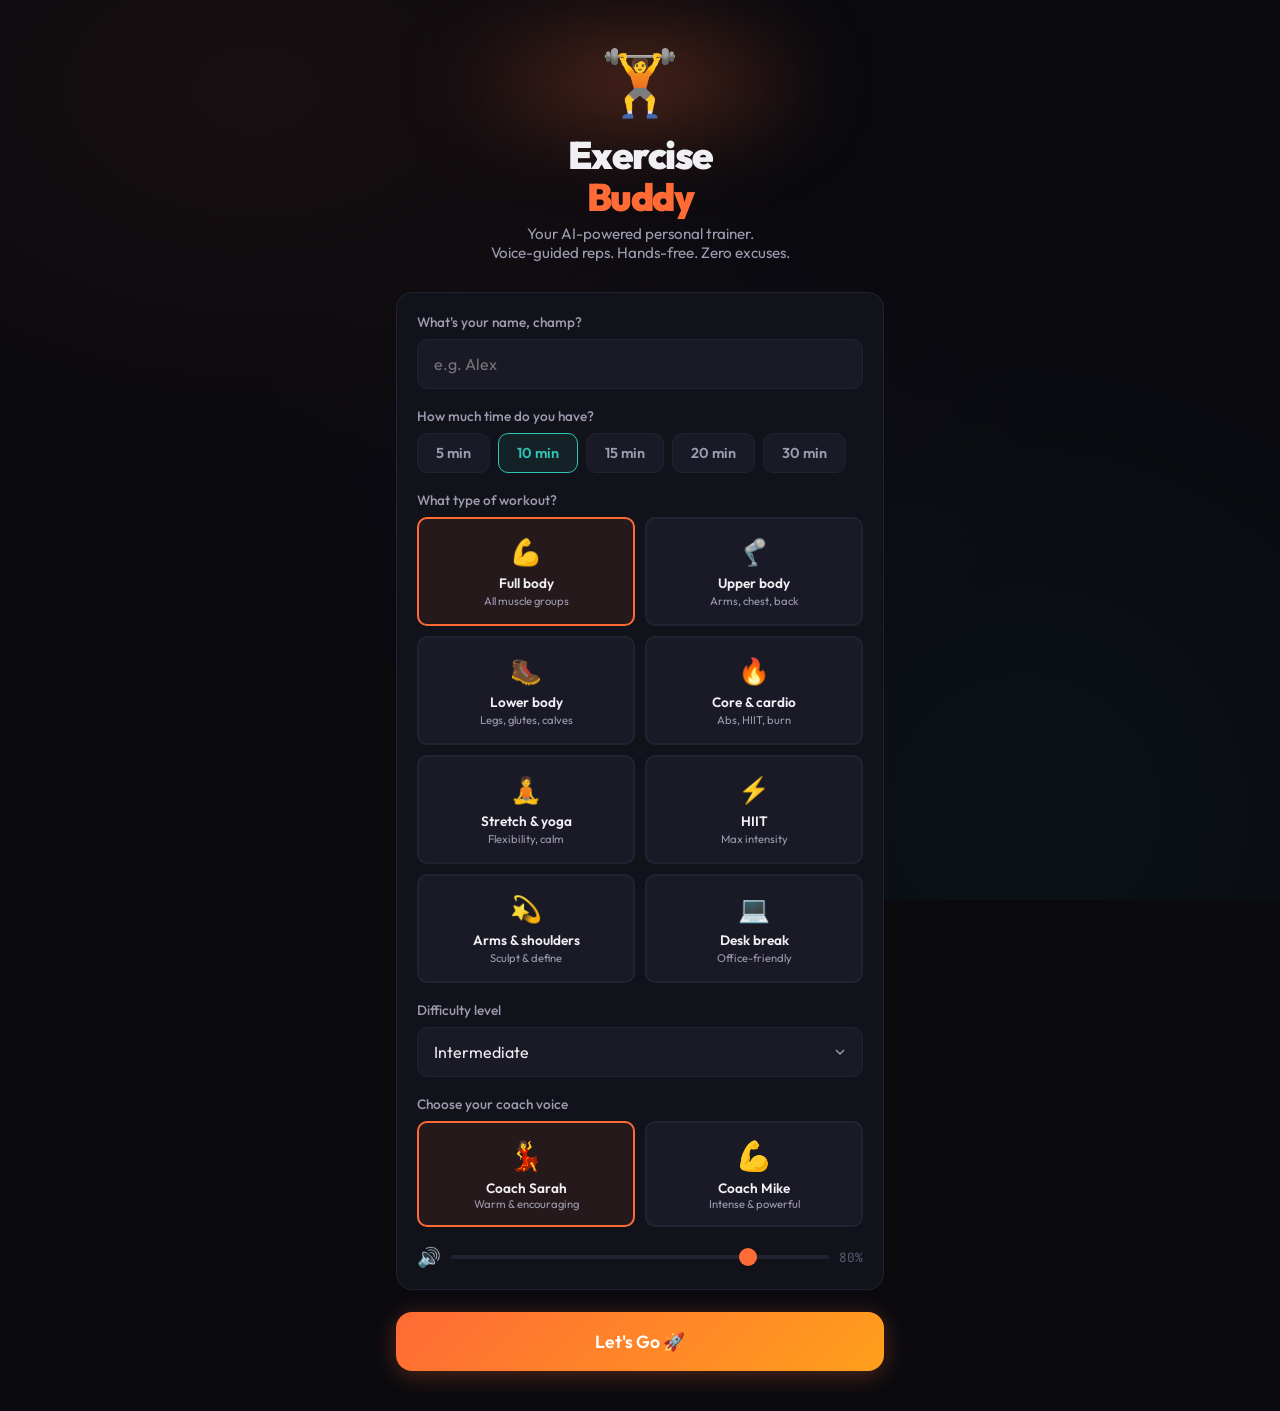
==== commit 3ebd350b: "Update index.html" ====
--- a/index.html
+++ b/index.html
@@ -1,620 +1,214 @@
 <!DOCTYPE html>
 <html lang="en">
 <head>
-    <meta charset="UTF-8">
-    <meta name="viewport" content="width=device-width, initial-scale=1.0">
-    <meta name="description" content="Akshay Waikar - Software Engineer, Web Developer, Cloud Computing Specialist">
-    <title>Akshay Waikar | Portfolio</title>
-
-    <!-- External Libraries -->
-    <link rel="stylesheet" href="https://cdnjs.cloudflare.com/ajax/libs/font-awesome/6.0.0/css/all.min.css">
-    <link rel="stylesheet" href="css/modern-style.css">
+<meta charset="UTF-8">
+<meta name="viewport" content="width=device-width, initial-scale=1.0">
+<script src="https://js.puter.com/v2"></script>
+<title>Exercise Buddy</title>
+<link href="https://fonts.googleapis.com/css2?family=Outfit:wght@300;400;500;600;700;800;900&family=JetBrains+Mono:wght@400;600;700&display=swap" rel="stylesheet">
+<style>
+*{margin:0;padding:0;box-sizing:border-box}
+:root{--bg:#0a0a0f;--surface:#12121a;--surface2:#1a1a26;--surface3:#222233;--accent:#ff6b35;--accent2:#ff9f1c;--accent-glow:rgba(255,107,53,0.3);--teal:#2ec4b6;--teal-dim:#1a8a80;--teal-glow:rgba(46,196,182,0.25);--pink:#ff477e;--purple:#7b5ea7;--text:#f0eff4;--text2:#9d9baf;--text3:#5c5a72;--success:#4ade80;--danger:#ef4444;--radius:16px;--radius-sm:10px}
+html{scroll-behavior:smooth}body{font-family:'Outfit',sans-serif;background:var(--bg);color:var(--text);min-height:100vh;overflow-x:hidden}.mono{font-family:'JetBrains Mono',monospace}
+.bg-mesh{position:fixed;inset:0;z-index:0;pointer-events:none;background:radial-gradient(ellipse 600px 400px at 20% 10%,rgba(255,107,53,0.06),transparent),radial-gradient(ellipse 500px 500px at 80% 90%,rgba(46,196,182,0.05),transparent),radial-gradient(ellipse 400px 300px at 50% 50%,rgba(123,94,167,0.04),transparent)}
+.container{position:relative;z-index:1;max-width:520px;margin:0 auto;padding:20px 16px 40px}
+h1{font-size:2.4rem;font-weight:900;letter-spacing:-1.5px;line-height:1.1}h2{font-size:1.5rem;font-weight:700;letter-spacing:-0.5px}h3{font-size:1.1rem;font-weight:600}
+.accent{color:var(--accent)}.teal{color:var(--teal)}.text2{color:var(--text2)}.text3{color:var(--text3)}
+.btn{display:inline-flex;align-items:center;justify-content:center;gap:8px;padding:14px 28px;border:none;border-radius:var(--radius);font-family:inherit;font-size:1rem;font-weight:600;cursor:pointer;transition:all .2s;overflow:hidden}
+.btn-primary{background:linear-gradient(135deg,var(--accent),var(--accent2));color:#fff;box-shadow:0 4px 24px var(--accent-glow)}.btn-primary:hover{transform:translateY(-2px)}.btn-primary:active{transform:scale(0.97)}
+.btn-secondary{background:var(--surface2);color:var(--text);border:1px solid var(--surface3)}.btn-teal{background:linear-gradient(135deg,var(--teal),var(--teal-dim));color:#fff}.btn-danger{background:var(--danger);color:#fff}
+.btn-full{width:100%}.btn-lg{padding:18px 32px;font-size:1.1rem}
+.card{background:var(--surface);border:1px solid var(--surface3);border-radius:var(--radius);padding:20px;margin-bottom:14px}
+.input-group{margin-bottom:18px}.input-group label{display:block;font-size:0.85rem;font-weight:500;color:var(--text2);margin-bottom:8px}
+.input-group input,.input-group select{width:100%;padding:14px 16px;background:var(--surface2);border:1.5px solid var(--surface3);border-radius:var(--radius-sm);color:var(--text);font-family:inherit;font-size:1rem;transition:border-color .2s;appearance:none;-webkit-appearance:none}
+.input-group input:focus,.input-group select:focus{outline:none;border-color:var(--accent)}
+.input-group select{background-image:url("data:image/svg+xml,%3Csvg xmlns='http://www.w3.org/2000/svg' width='16' height='16' viewBox='0 0 24 24' fill='none' stroke='%239d9baf' stroke-width='2'%3E%3Cpath d='M6 9l6 6 6-6'/%3E%3C/svg%3E");background-repeat:no-repeat;background-position:right 14px center;padding-right:40px}
+.voice-pick{display:flex;gap:10px;margin-bottom:18px}.voice-opt{flex:1;padding:14px;border-radius:var(--radius-sm);border:2px solid var(--surface3);background:var(--surface2);text-align:center;cursor:pointer;transition:all .25s}.voice-opt.active{border-color:var(--accent);background:rgba(255,107,53,0.08)}.voice-opt .emoji{font-size:1.8rem;margin-bottom:6px}.voice-opt .vlabel{font-size:0.85rem;font-weight:600}.voice-opt .vsub{font-size:0.7rem;color:var(--text2)}
+.time-chips{display:flex;flex-wrap:wrap;gap:8px}.time-chip{padding:10px 18px;border-radius:var(--radius-sm);border:1.5px solid var(--surface3);background:var(--surface2);cursor:pointer;font-weight:600;font-size:0.9rem;transition:all .2s;color:var(--text2)}.time-chip.active{border-color:var(--teal);color:var(--teal);background:rgba(46,196,182,0.08)}
+.screen{display:none;animation:fadeUp .4s ease}.screen.active{display:block}
+@keyframes fadeUp{from{opacity:0;transform:translateY(16px)}to{opacity:1;transform:translateY(0)}}
+@keyframes countPop{0%{transform:scale(0.5);opacity:0}50%{transform:scale(1.3)}100%{transform:scale(1);opacity:1}}
+@keyframes ring{0%{box-shadow:0 0 0 0 var(--accent-glow)}70%{box-shadow:0 0 0 20px transparent}100%{box-shadow:0 0 0 0 transparent}}
+@keyframes pulse{0%,100%{transform:scale(1)}50%{transform:scale(1.05)}}
+@keyframes beatPulse{0%,100%{transform:scale(1)}50%{transform:scale(1.08)}}
+.progress-ring{position:relative;width:220px;height:220px;margin:0 auto 20px}.progress-ring svg{transform:rotate(-90deg)}.progress-ring .track{fill:none;stroke:var(--surface3);stroke-width:8}.progress-ring .fill{fill:none;stroke:var(--accent);stroke-width:8;stroke-linecap:round;transition:stroke-dashoffset .5s ease}
+.ring-center{position:absolute;inset:0;display:flex;flex-direction:column;align-items:center;justify-content:center}.ring-count{font-family:'JetBrains Mono',monospace;font-size:3.6rem;font-weight:700;line-height:1}.ring-label{font-size:0.85rem;color:var(--text2);margin-top:4px}
+.exercise-card{display:flex;gap:14px;align-items:center;padding:14px;border-radius:var(--radius-sm);background:var(--surface2);border:1px solid var(--surface3);margin-bottom:8px;transition:all .3s}.exercise-card.active-ex{border-color:var(--accent);background:rgba(255,107,53,0.06);box-shadow:0 0 20px rgba(255,107,53,0.1)}.exercise-card.done-ex{opacity:0.5;border-color:var(--success)}
+.ex-num{width:36px;height:36px;border-radius:50%;display:flex;align-items:center;justify-content:center;font-weight:700;font-size:0.85rem;flex-shrink:0}.ex-num-pending{background:var(--surface3);color:var(--text3)}.ex-num-active{background:var(--accent);color:#fff;animation:ring 1.5s infinite}.ex-num-done{background:var(--success);color:#000}
+.ex-info{flex:1}.ex-name{font-weight:600;font-size:0.95rem}.ex-meta{font-size:0.75rem;color:var(--text2);margin-top:2px}
+.badge{display:inline-flex;align-items:center;padding:4px 10px;border-radius:20px;font-size:0.75rem;font-weight:600}.badge-accent{background:rgba(255,107,53,0.15);color:var(--accent)}.badge-teal{background:rgba(46,196,182,0.15);color:var(--teal)}
+.rest-overlay{position:fixed;inset:0;z-index:100;background:rgba(10,10,15,0.92);display:none;align-items:center;justify-content:center;flex-direction:column}.rest-overlay.show{display:flex}.rest-count{font-family:'JetBrains Mono',monospace;font-size:6rem;font-weight:800;color:var(--teal);animation:countPop .5s ease}.rest-label{font-size:1.2rem;color:var(--text2);margin-bottom:16px}.rest-skip{padding:12px 32px;background:var(--surface3);border:none;color:var(--text);border-radius:var(--radius-sm);font-family:inherit;font-size:0.95rem;cursor:pointer;margin-top:20px}
+.summary-stat{text-align:center;padding:20px;border-radius:var(--radius);background:var(--surface2);border:1px solid var(--surface3)}.stat-val{font-family:'JetBrains Mono',monospace;font-size:2.2rem;font-weight:700;line-height:1}.stat-label{font-size:0.8rem;color:var(--text2);margin-top:6px}.stat-grid{display:grid;grid-template-columns:repeat(2,minmax(0,1fr));gap:10px;margin-bottom:20px}
+.confetti{position:fixed;top:0;left:0;width:100%;height:100%;pointer-events:none;z-index:200}
+.hero-graphic{text-align:center;margin:30px 0 20px;font-size:4rem;line-height:1;position:relative}.hero-graphic::after{content:'';position:absolute;inset:-20px;background:radial-gradient(circle,var(--accent-glow),transparent 70%);z-index:-1;filter:blur(40px)}
+.volume-bar{display:flex;align-items:center;gap:10px;margin-top:12px}.volume-bar input[type=range]{flex:1;-webkit-appearance:none;height:4px;border-radius:2px;background:var(--surface3);outline:none}.volume-bar input[type=range]::-webkit-slider-thumb{-webkit-appearance:none;width:18px;height:18px;border-radius:50%;background:var(--accent);cursor:pointer}.vol-icon{font-size:1.2rem;cursor:pointer}
+.workout-header{display:flex;align-items:center;justify-content:space-between;margin-bottom:16px}.workout-timer{font-family:'JetBrains Mono',monospace;font-size:1rem;color:var(--teal);background:rgba(46,196,182,0.1);padding:6px 14px;border-radius:20px}
+.motivation-banner{background:linear-gradient(135deg,rgba(255,107,53,0.1),rgba(46,196,182,0.1));border:1px solid var(--surface3);border-radius:var(--radius);padding:16px;margin-bottom:16px;text-align:center;font-style:italic;color:var(--text2);font-size:0.9rem}
+.ex-type-grid{display:grid;grid-template-columns:repeat(2,minmax(0,1fr));gap:10px;margin-bottom:18px}.ex-type-card{padding:16px 10px;border-radius:var(--radius-sm);border:2px solid var(--surface3);background:var(--surface2);text-align:center;cursor:pointer;transition:all .25s}.ex-type-card:hover{background:var(--surface3)}.ex-type-card.active{border-color:var(--accent);background:rgba(255,107,53,0.08)}.ex-type-icon{font-size:1.6rem;margin-bottom:6px}.ex-type-name{font-size:0.85rem;font-weight:600}.ex-type-sub{font-size:0.7rem;color:var(--text2);margin-top:2px}
+.streak-flame{display:inline-flex;align-items:center;gap:4px;font-size:0.8rem;font-weight:600;color:var(--accent2)}
+.music-bar{display:flex;align-items:center;gap:10px;background:var(--surface2);border:1px solid var(--surface3);border-radius:var(--radius-sm);padding:10px 14px;margin-bottom:16px}.music-bar .track-name{flex:1;font-size:0.8rem;color:var(--text2);white-space:nowrap;overflow:hidden;text-overflow:ellipsis}.music-bar .track-name span{color:var(--accent);font-weight:600}
+.music-btn{width:34px;height:34px;border-radius:50%;border:1px solid var(--surface3);background:var(--surface2);color:var(--text);display:flex;align-items:center;justify-content:center;cursor:pointer;font-size:1rem;transition:all .2s}.music-btn:hover{background:var(--surface3)}.music-btn.playing{background:var(--accent);color:#fff;border-color:var(--accent);animation:beatPulse .5s ease infinite}
+.rep-auto-info{background:rgba(46,196,182,0.08);border:1px solid rgba(46,196,182,0.2);border-radius:var(--radius-sm);padding:12px 16px;text-align:center;margin-bottom:16px;font-size:0.85rem;color:var(--teal)}
+.speed-ctrl{display:flex;align-items:center;gap:8px;justify-content:center;margin-bottom:16px}.speed-ctrl label{font-size:0.8rem;color:var(--text2)}
+.speed-chip{padding:6px 14px;border-radius:20px;border:1px solid var(--surface3);background:var(--surface2);cursor:pointer;font-size:0.8rem;font-weight:600;color:var(--text2);transition:all .2s}.speed-chip.active{border-color:var(--accent);color:var(--accent);background:rgba(255,107,53,0.08)}
+</style>
 </head>
 <body>
-    <!-- Theme Toggle -->
-    <button id="themeToggle" class="theme-toggle" aria-label="Toggle dark mode">
-        <i class="fas fa-moon"></i>
-    </button>
-
-    <!-- Navigation -->
-    <nav class="navbar">
-        <div class="nav-container">
-            <div class="nav-brand">
-                <h1>Akshay Waikar</h1>
-            </div>
-            <button class="nav-toggle" id="navToggle" aria-label="Toggle navigation">
-                <span></span>
-                <span></span>
-                <span></span>
-            </button>
-            <ul class="nav-menu" id="navMenu">
-                <li><a href="#education">Education</a></li>
-                <li><a href="#experience">Experience</a></li>
-                <li><a href="#projects">Projects</a></li>
-                <li><a href="#skills">Skills</a></li>
-                <li><a href="#contact">Contact</a></li>
-            </ul>
-        </div>
-    </nav>
-
-    <!-- Hero Section -->
-    <section class="hero">
-        <div class="hero-content">
-            <img src="Images/mypic.jpg" alt="Akshay Waikar" class="hero-image">
-            <div class="hero-text">
-                <h2 class="hero-title">
-                    I am a <span class="typed-text"></span>
-                </h2>
-                <p class="hero-subtitle">Software Engineer | Web Developer | Cloud Specialist</p>
-                
-                <!-- Social Links -->
-                <div class="social-links">
-                    <a href="https://www.facebook.com/akshay.waikar1" target="_blank" aria-label="Facebook">
-                        <i class="fab fa-facebook-f"></i>
-                    </a>
-                    <a href="https://www.linkedin.com/in/akshaywaikar" target="_blank" aria-label="LinkedIn">
-                        <i class="fab fa-linkedin-in"></i>
-                    </a>
-                    <a href="https://github.com/akshaywaikar30" target="_blank" aria-label="GitHub">
-                        <i class="fab fa-github"></i>
-                    </a>
-                </div>
-
-                <a href="#contact" class="cta-button">Get In Touch</a>
-            </div>
-        </div>
-    </section>
-
-    <!-- Education Section -->
-    <section id="education" class="section">
-        <div class="container">
-            <h2 class="section-title">Education</h2>
-            <div class="education-grid">
-                <div class="education-card">
-                    <div class="education-icon">
-                        <i class="fas fa-graduation-cap"></i>
-                    </div>
-                    <h3>Master of Science</h3>
-                    <p class="degree">Computer Science</p>
-                    <p class="institution">University of Texas at Arlington</p>
-                    <ul class="highlights">
-                        <li>Majors: Software Engineering, Database Systems</li>
-                        <li>Graduation: 2019</li>
-                    </ul>
-                </div>
-
-                <div class="education-card">
-                    <div class="education-icon">
-                        <i class="fas fa-graduation-cap"></i>
-                    </div>
-                    <h3>Bachelor of Science</h3>
-                    <p class="degree">Computer Science</p>
-                    <p class="institution">Anna University</p>
-                    <ul class="highlights">
-                        <li>2012 - 2016</li>
-                    </ul>
-                </div>
-            </div>
-        </div>
-    </section>
-
-    <!-- Experience Section -->
-    <section id="experience" class="section">
-        <div class="container">
-            <h2 class="section-title">Work Experience</h2>
-            <div class="experience-timeline">
-                <!-- Current Role -->
-                <div class="timeline-item">
-                    <div class="timeline-marker"></div>
-                    <div class="timeline-content">
-                        <h3>Software Engineer III</h3>
-                        <p class="company">JP Morgan Chase & Co</p>
-                        <p class="period">Feb 2023 – Present</p>
-                        <ul class="responsibilities">
-                            <li>Collaborated in designing and deploying customer payment systems for account treatment workflows</li>
-                            <li>Built scalable solutions using AWS Step Functions, Lambda, RDS Aurora PostgreSQL, ECS, Terraform with focus on code reusability</li>
-                            <li>Implemented cost-optimization strategies that reduced overall product maintenance expenses</li>
-                            <li>Archived data from RDS Aurora DB to S3 using Python script, fetching 700K+ records in 30 seconds</li>
-                            <li>Implemented CI/CD pipelines for blue-green deployment to production</li>
-                            <li>Created microservices from ground up and deployed them using AWS ECS</li>
-                            <li>Increased productivity by 40% using AI tools like Github Copilot and Codeium</li>
-                            <li>Orchestrated and mentored teammates on best practices in production, security, and operations</li>
-                            <li><strong>Tech:</strong> Java, Spring Boot, PostgreSQL, AWS Services, Terraform, ECS</li>
-                        </ul>
-                    </div>
-                </div>
-
-                <!-- Senior Software Engineer at Visa -->
-                <div class="timeline-item">
-                    <div class="timeline-marker"></div>
-                    <div class="timeline-content">
-                        <h3>Senior Software Engineer</h3>
-                        <p class="company">Visa Inc.</p>
-                        <p class="period">Oct 2021 – Sept 2022</p>
-                        <ul class="responsibilities">
-                            <li>Built highly scalable digital wallet in B2B environment</li>
-                            <li>Enabled users to add multiple devices and cards to wallet with tap-to-pay functionality</li>
-                            <li>Automated load testing using Python and implemented deployment strategies</li>
-                            <li>Ensured high-quality, live product delivery with zero downtime</li>
-                            <li>Collaborated with cross-functional teams on code changes and repository management</li>
-                            <li><strong>Tech:</strong> Java, Spring, MySQL, Postman, Load Testing Tools</li>
-                        </ul>
-                    </div>
-                </div>
-
-                <!-- Software Developer II at Paycom -->
-                <div class="timeline-item">
-                    <div class="timeline-marker"></div>
-                    <div class="timeline-content">
-                        <h3>Software Developer II</h3>
-                        <p class="company">Paycom Payroll LLC</p>
-                        <p class="period">Nov 2019 – Oct 2021, Oct 2022 – Feb 2023</p>
-                        <ul class="responsibilities">
-                            <li>Built new features and enhanced Paycom Web application in Background Check Team</li>
-                            <li>Wrote clean, reusable, scalable, bug-free code in MVC architecture</li>
-                            <li>Provided technical guidance for new features while understanding production constraints</li>
-                            <li>Collaborated with IT and team members to review code and remove roadblocks</li>
-                            <li>Emphasized Agile Methodology to create stress-free and productive team environments</li>
-                            <li>Hosted recruiting events and team-building activities across departments</li>
-                            <li><strong>Tech:</strong> PHP, ReactJS, jQuery, MySQL, Postman</li>
-                        </ul>
-                    </div>
-                </div>
-
-                <!-- Software Development Systems -->
-                <div class="timeline-item">
-                    <div class="timeline-marker"></div>
-                    <div class="timeline-content">
-                        <h3>Software Developer</h3>
-                        <p class="company">Software Development Systems Inc</p>
-                        <p class="period">July 2019 – Nov 2019</p>
-                        <ul class="responsibilities">
-                            <li>Designed and developed system-oriented applications</li>
-                            <li>Enhanced and added features to embedded systems</li>
-                            <li>Performed unit testing and reduced product backlog using sprint schedules</li>
-                            <li>Implemented CI/CD practices for continuous delivery</li>
-                            <li><strong>Tech:</strong> Git, GitLab, JIRA</li>
-                        </ul>
-                    </div>
-                </div>
-            </div>
-        </div>
-    </section>
-
-    <!-- Projects Section -->
-    <section id="projects" class="section">
-        <div class="container">
-            <h2 class="section-title">Featured Projects</h2>
-            <div class="projects-grid">
-                <!-- Project 1 -->
-                <div class="project-card">
-                    <div class="project-header">
-                        <h3>JavaJam Coffee House</h3>
-                        <span class="project-badge">Full Stack</span>
-                    </div>
-                    <p class="project-description">A responsive full-stack website with dynamic database integration and cart functionality.</p>
-                    <div class="project-tech">
-                        <span class="tech-tag">PHP</span>
-                        <span class="tech-tag">CodeIgniter</span>
-                        <span class="tech-tag">MySQL</span>
-                    </div>
-                    <ul class="project-details">
-                        <li>Dynamic data retrieval from database</li>
-                        <li>Cart functionality using session objects</li>
-                        <li>Responsive design</li>
-                    </ul>
-                    <div class="project-links">
-                        <a href="https://goo.gl/zMZnrv" target="_blank" class="project-link">With CodeIgniter</a>
-                        <a href="https://goo.gl/AAX3nw" target="_blank" class="project-link">Without CodeIgniter</a>
-                    </div>
-                </div>
-
-                <!-- Project 2 -->
-                <div class="project-card">
-                    <div class="project-header">
-                        <h3>Cloud Computing Platform</h3>
-                        <span class="project-badge">Cloud</span>
-                    </div>
-                    <p class="project-description">Remote application deployed across multiple cloud platforms with performance optimization.</p>
-                    <div class="project-tech">
-                        <span class="tech-tag">Python Flask</span>
-                        <span class="tech-tag">AWS</span>
-                        <span class="tech-tag">Redis</span>
-                    </div>
-                    <ul class="project-details">
-                        <li>Deployed on AWS, Google Cloud, and Azure</li>
-                        <li>Database optimization with Redis caching</li>
-                        <li>Load testing with JMeter</li>
-                        <li>Auto-scaling implementation</li>
-                    </ul>
-                </div>
-
-                <!-- Project 3 -->
-                <div class="project-card">
-                    <div class="project-header">
-                        <h3>Database Design & Querying</h3>
-                        <span class="project-badge">Database</span>
-                    </div>
-                    <p class="project-description">Complex database design with normalization, schema analysis, and advanced querying.</p>
-                    <div class="project-tech">
-                        <span class="tech-tag">SQL</span>
-                        <span class="tech-tag">Java</span>
-                        <span class="tech-tag">PLSQL</span>
-                    </div>
-                    <ul class="project-details">
-                        <li>Designed and normalized databases</li>
-                        <li>Java database connectivity</li>
-                        <li>Complex SQL/PLSQL queries</li>
-                        <li>EER diagram analysis</li>
-                    </ul>
-                </div>
-
-                <!-- Project 4 -->
-                <div class="project-card">
-                    <div class="project-header">
-                        <h3>Group Chat Application</h3>
-                        <span class="project-badge">Backend</span>
-                    </div>
-                    <p class="project-description">Multi-threaded Java application enabling real-time communication between clients and server.</p>
-                    <div class="project-tech">
-                        <span class="tech-tag">Java</span>
-                        <span class="tech-tag">Socket Programming</span>
-                        <span class="tech-tag">Threading</span>
-                    </div>
-                    <ul class="project-details">
-                        <li>Seamless server-client communication</li>
-                        <li>Multi-threading implementation</li>
-                        <li>HTTP formatted messages</li>
-                        <li>Interval handling</li>
-                    </ul>
-                    <a href="https://goo.gl/AKLdw3" target="_blank" class="project-link">View Code</a>
-                </div>
-
-                <!-- Project 5 -->
-                <div class="project-card">
-                    <div class="project-header">
-                        <h3>Currency Converter Platform</h3>
-                        <span class="project-badge">Full Stack</span>
-                    </div>
-                    <p class="project-description">Team-led full stack application with dynamic cart functionality and admin management.</p>
-                    <div class="project-tech">
-                        <span class="tech-tag">Full Stack</span>
-                        <span class="tech-tag">AWS</span>
-                        <span class="tech-tag">Admin Panel</span>
-                    </div>
-                    <ul class="project-details">
-                        <li>Team leader (5 members)</li>
-                        <li>Real-time currency rates</li>
-                        <li>Buy/sell recommendations</li>
-                        <li>Dynamic cart functionality</li>
-                        <li>Admin user management</li>
-                    </ul>
-                    <a href="https://goo.gl/rMsfJW" target="_blank" class="project-link">View Code</a>
-                </div>
-
-                <!-- Project 6 -->
-                <div class="project-card">
-                    <div class="project-header">
-                        <h3>Three Phase Commit</h3>
-                        <span class="project-badge">Distributed Systems</span>
-                    </div>
-                    <p class="project-description">Distributed transaction protocol implementation for database consistency across systems.</p>
-                    <div class="project-tech">
-                        <span class="tech-tag">Java</span>
-                        <span class="tech-tag">Distributed Systems</span>
-                        <span class="tech-tag">SQL</span>
-                    </div>
-                    <ul class="project-details">
-                        <li>Distributed transaction protocol</li>
-                        <li>Database consistency management</li>
-                        <li>Complex SQL queries</li>
-                        <li>System coordination</li>
-                    </ul>
-                    <a href="https://goo.gl/RCw25S" target="_blank" class="project-link">View Code</a>
-                </div>
-            </div>
-        </div>
-    </section>
-
-    <!-- Skills Section -->
-    <section id="skills" class="section">
-        <div class="container">
-            <h2 class="section-title">Skills & Expertise</h2>
-            
-            <div class="competencies-section">
-                <h3 class="category-title">Key Competencies</h3>
-                <div class="competencies-list">
-                    <span class="competency-badge">Cloud Computing</span>
-                    <span class="competency-badge">Database Systems</span>
-                    <span class="competency-badge">Full Stack Development</span>
-                    <span class="competency-badge">Software Engineering</span>
-                    <span class="competency-badge">Web Development</span>
-                    <span class="competency-badge">Software Testing</span>
-                    <span class="competency-badge">System Design</span>
-                    <span class="competency-badge">Microservices</span>
-                    <span class="competency-badge">DevOps</span>
-                    <span class="competency-badge">Agile Methodology</span>
-                </div>
-            </div>
-            
-            <div class="skills-container">
-                <div class="skills-category">
-                    <h3 class="category-title">Cloud & Infrastructure</h3>
-                    <div class="skills-grid">
-                        <div class="skill-item">
-                            <div class="skill-header">
-                                <span class="skill-name">AWS (Lambda, ECS, Step Functions, RDS)</span>
-                                <span class="skill-percentage">90%</span>
-                            </div>
-                            <div class="skill-bar">
-                                <div class="skill-progress" style="width: 90%"></div>
-                            </div>
-                        </div>
-
-                        <div class="skill-item">
-                            <div class="skill-header">
-                                <span class="skill-name">Terraform & Infrastructure as Code</span>
-                                <span class="skill-percentage">85%</span>
-                            </div>
-                            <div class="skill-bar">
-                                <div class="skill-progress" style="width: 85%"></div>
-                            </div>
-                        </div>
-
-                        <div class="skill-item">
-                            <div class="skill-header">
-                                <span class="skill-name">CI/CD Pipelines</span>
-                                <span class="skill-percentage">85%</span>
-                            </div>
-                            <div class="skill-bar">
-                                <div class="skill-progress" style="width: 85%"></div>
-                            </div>
-                        </div>
-
-                        <div class="skill-item">
-                            <div class="skill-header">
-                                <span class="skill-name">Docker & Containers</span>
-                                <span class="skill-percentage">80%</span>
-                            </div>
-                            <div class="skill-bar">
-                                <div class="skill-progress" style="width: 80%"></div>
-                            </div>
-                        </div>
-                    </div>
-                </div>
-
-                <div class="skills-category">
-                    <h3 class="category-title">Backend Development</h3>
-                    <div class="skills-grid">
-                        <div class="skill-item">
-                            <div class="skill-header">
-                                <span class="skill-name">Java & Spring Boot</span>
-                                <span class="skill-percentage">90%</span>
-                            </div>
-                            <div class="skill-bar">
-                                <div class="skill-progress" style="width: 90%"></div>
-                            </div>
-                        </div>
-
-                        <div class="skill-item">
-                            <div class="skill-header">
-                                <span class="skill-name">Python</span>
-                                <span class="skill-percentage">85%</span>
-                            </div>
-                            <div class="skill-bar">
-                                <div class="skill-progress" style="width: 85%"></div>
-                            </div>
-                        </div>
-
-                        <div class="skill-item">
-                            <div class="skill-header">
-                                <span class="skill-name">SQL & Databases (PostgreSQL, MySQL, Aurora)</span>
-                                <span class="skill-percentage">90%</span>
-                            </div>
-                            <div class="skill-bar">
-                                <div class="skill-progress" style="width: 90%"></div>
-                            </div>
-                        </div>
-
-                        <div class="skill-item">
-                            <div class="skill-header">
-                                <span class="skill-name">PHP & Laravel</span>
-                                <span class="skill-percentage">80%</span>
-                            </div>
-                            <div class="skill-bar">
-                                <div class="skill-progress" style="width: 80%"></div>
-                            </div>
-                        </div>
-                    </div>
-                </div>
-
-                <div class="skills-category">
-                    <h3 class="category-title">Frontend Development</h3>
-                    <div class="skills-grid">
-                        <div class="skill-item">
-                            <div class="skill-header">
-                                <span class="skill-name">HTML5 & CSS3</span>
-                                <span class="skill-percentage">90%</span>
-                            </div>
-                            <div class="skill-bar">
-                                <div class="skill-progress" style="width: 90%"></div>
-                            </div>
-                        </div>
-
-                        <div class="skill-item">
-                            <div class="skill-header">
-                                <span class="skill-name">JavaScript & ES6+</span>
-                                <span class="skill-percentage">85%</span>
-                            </div>
-                            <div class="skill-bar">
-                                <div class="skill-progress" style="width: 85%"></div>
-                            </div>
-                        </div>
-
-                        <div class="skill-item">
-                            <div class="skill-header">
-                                <span class="skill-name">ReactJS</span>
-                                <span class="skill-percentage">80%</span>
-                            </div>
-                            <div class="skill-bar">
-                                <div class="skill-progress" style="width: 80%"></div>
-                            </div>
-                        </div>
-
-                        <div class="skill-item">
-                            <div class="skill-header">
-                                <span class="skill-name">Bootstrap & Responsive Design</span>
-                                <span class="skill-percentage">85%</span>
-                            </div>
-                            <div class="skill-bar">
-                                <div class="skill-progress" style="width: 85%"></div>
-                            </div>
-                        </div>
-                    </div>
-                </div>
-
-                <div class="skills-category">
-                    <h3 class="category-title">Tools & Methodologies</h3>
-                    <div class="skills-grid">
-                        <div class="skill-item">
-                            <div class="skill-header">
-                                <span class="skill-name">Git & Version Control</span>
-                                <span class="skill-percentage">90%</span>
-                            </div>
-                            <div class="skill-bar">
-                                <div class="skill-progress" style="width: 90%"></div>
-                            </div>
-                        </div>
-
-                        <div class="skill-item">
-                            <div class="skill-header">
-                                <span class="skill-name">JIRA & Agile</span>
-                                <span class="skill-percentage">85%</span>
-                            </div>
-                            <div class="skill-bar">
-                                <div class="skill-progress" style="width: 85%"></div>
-                            </div>
-                        </div>
-
-                        <div class="skill-item">
-                            <div class="skill-header">
-                                <span class="skill-name">Load Testing & Performance Optimization</span>
-                                <span class="skill-percentage">80%</span>
-                            </div>
-                            <div class="skill-bar">
-                                <div class="skill-progress" style="width: 80%"></div>
-                            </div>
-                        </div>
-
-                        <div class="skill-item">
-                            <div class="skill-header">
-                                <span class="skill-name">Postman & API Testing</span>
-                                <span class="skill-percentage">85%</span>
-                            </div>
-                            <div class="skill-bar">
-                                <div class="skill-progress" style="width: 85%"></div>
-                            </div>
-                        </div>
-                    </div>
-                </div>
-
-                <div class="skills-category">
-                    <h3 class="category-title">Soft Skills</h3>
-                    <div class="skills-grid">
-                        <div class="skill-item">
-                            <div class="skill-header">
-                                <span class="skill-name">Team Leadership & Mentoring</span>
-                                <span class="skill-percentage">90%</span>
-                            </div>
-                            <div class="skill-bar">
-                                <div class="skill-progress" style="width: 90%"></div>
-                            </div>
-                        </div>
-
-                        <div class="skill-item">
-                            <div class="skill-header">
-                                <span class="skill-name">Problem Solving</span>
-                                <span class="skill-percentage">90%</span>
-                            </div>
-                            <div class="skill-bar">
-                                <div class="skill-progress" style="width: 90%"></div>
-                            </div>
-                        </div>
-
-                        <div class="skill-item">
-                            <div class="skill-header">
-                                <span class="skill-name">Communication</span>
-                                <span class="skill-percentage">85%</span>
-                            </div>
-                            <div class="skill-bar">
-                                <div class="skill-progress" style="width: 85%"></div>
-                            </div>
-                        </div>
-
-                        <div class="skill-item">
-                            <div class="skill-header">
-                                <span class="skill-name">Quick Learner</span>
-                                <span class="skill-percentage">90%</span>
-                            </div>
-                            <div class="skill-bar">
-                                <div class="skill-progress" style="width: 90%"></div>
-                            </div>
-                        </div>
-                    </div>
-                </div>
-            </div>
-        </div>
-    </section>
-
-    <!-- Contact Section -->
-    <section id="contact" class="section contact-section">
-        <div class="container">
-            <h2 class="section-title">Let's Connect</h2>
-            <div class="contact-grid">
-                <div class="contact-card">
-                    <div class="contact-icon">
-                        <i class="fas fa-map-marker-alt"></i>
-                    </div>
-                    <h3>Address</h3>
-                    <p>Aubrey, Texas 76227, USA</p>
-                </div>
-
-                <div class="contact-card">
-                    <div class="contact-icon">
-                        <i class="fas fa-phone"></i>
-                    </div>
-                    <h3>Phone</h3>
-                    <p>+1 (313) 652-6783</p>
-                </div>
-
-                <div class="contact-card">
-                    <div class="contact-icon">
-                        <i class="fas fa-envelope"></i>
-                    </div>
-                    <h3>Email</h3>
-                    <a href="mailto:akshaywaikar2@gmail.com">akshaywaikar2@gmail.com</a>
-                </div>
-
-                <div class="contact-card">
-                    <div class="contact-icon">
-                        <i class="fas fa-file-download"></i>
-                    </div>
-                    <h3>Resume</h3>
-                    <a href="files/Akshay_Resume.doc" download class="download-link">Download CV</a>
-                </div>
-            </div>
-        </div>
-    </section>
-
-    <!-- Footer -->
-    <footer class="footer">
-        <div class="container">
-            <p>&copy; 2026 Akshay Waikar. All rights reserved.</p>
-            <p>Designed & Built with <span class="heart">❤</span> by Akshay Waikar</p>
-        </div>
-    </footer>
-
-    <!-- Scripts -->
-    <script src="js/modern-main.js"></script>
+<div class="bg-mesh"></div>
+<div class="container">
+<div class="screen active" id="screen-setup">
+<div class="hero-graphic">&#127947;&#65039;</div>
+<h1 style="text-align:center;margin-bottom:6px">Exercise<br><span class="accent">Buddy</span></h1>
+<p style="text-align:center;color:var(--text2);margin-bottom:30px;font-size:0.95rem">Your AI-powered personal trainer.<br>Voice-guided reps. Hands-free. Zero excuses.</p>
+<div class="card">
+<div class="input-group"><label>What's your name, champ?</label><input type="text" id="userName" placeholder="e.g. Alex" maxlength="20" autocomplete="off"></div>
+<div class="input-group"><label>How much time do you have?</label>
+<div class="time-chips"><div class="time-chip" data-min="5">5 min</div><div class="time-chip active" data-min="10">10 min</div><div class="time-chip" data-min="15">15 min</div><div class="time-chip" data-min="20">20 min</div><div class="time-chip" data-min="30">30 min</div></div></div>
+<div class="input-group"><label>What type of workout?</label>
+<div class="ex-type-grid">
+<div class="ex-type-card active" data-type="fullbody"><div class="ex-type-icon">&#128170;</div><div class="ex-type-name">Full body</div><div class="ex-type-sub">All muscle groups</div></div>
+<div class="ex-type-card" data-type="upper"><div class="ex-type-icon">&#129471;</div><div class="ex-type-name">Upper body</div><div class="ex-type-sub">Arms, chest, back</div></div>
+<div class="ex-type-card" data-type="lower"><div class="ex-type-icon">&#129406;</div><div class="ex-type-name">Lower body</div><div class="ex-type-sub">Legs, glutes, calves</div></div>
+<div class="ex-type-card" data-type="core"><div class="ex-type-icon">&#128293;</div><div class="ex-type-name">Core & cardio</div><div class="ex-type-sub">Abs, HIIT, burn</div></div>
+<div class="ex-type-card" data-type="stretch"><div class="ex-type-icon">&#129496;</div><div class="ex-type-name">Stretch & yoga</div><div class="ex-type-sub">Flexibility, calm</div></div>
+<div class="ex-type-card" data-type="hiit"><div class="ex-type-icon">&#9889;</div><div class="ex-type-name">HIIT</div><div class="ex-type-sub">Max intensity</div></div>
+<div class="ex-type-card" data-type="arms"><div class="ex-type-icon">&#128171;</div><div class="ex-type-name">Arms & shoulders</div><div class="ex-type-sub">Sculpt & define</div></div>
+<div class="ex-type-card" data-type="desk"><div class="ex-type-icon">&#128187;</div><div class="ex-type-name">Desk break</div><div class="ex-type-sub">Office-friendly</div></div>
+</div></div>
+<div class="input-group"><label>Difficulty level</label>
+<select id="difficulty"><option value="beginner">Beginner</option><option value="intermediate" selected>Intermediate</option><option value="advanced">Advanced — Beast mode</option></select></div>
+<label style="font-size:0.85rem;font-weight:500;color:var(--text2);margin-bottom:8px;display:block">Choose your coach voice</label>
+<div class="voice-pick">
+<div class="voice-opt active" data-voice="female"><div class="emoji">&#128131;</div><div class="vlabel">Coach Sarah</div><div class="vsub">Warm &amp; encouraging</div></div>
+<div class="voice-opt" data-voice="male"><div class="emoji">&#128170;</div><div class="vlabel">Coach Mike</div><div class="vsub">Intense &amp; powerful</div></div>
+</div>
+<div class="volume-bar"><span class="vol-icon" id="volToggle">&#128266;</span><input type="range" id="volSlider" min="0" max="1" step="0.1" value="0.8"><span class="mono" style="font-size:0.8rem;color:var(--text3)" id="volLabel">80%</span></div>
+</div>
+<button class="btn btn-primary btn-full btn-lg" id="btnStart" style="margin-top:8px">Let's Go &#128640;</button>
+</div>
+
+<div class="screen" id="screen-workout">
+<div class="workout-header"><div><h2 id="workoutTitle">Workout</h2><p class="text2" style="font-size:0.85rem" id="workoutSub"></p></div><div class="workout-timer" id="totalTimer">00:00</div></div>
+<div class="music-bar"><button class="music-btn" id="btnMusicToggle">&#9654;</button><div class="track-name">&#127925; <span id="trackNameLabel">Ready</span></div><button class="music-btn" id="btnMusicNext">&#9197;</button><input type="range" id="musicVol" min="0" max="1" step="0.1" value="0.35" style="width:60px;-webkit-appearance:none;height:3px;border-radius:2px;background:var(--surface3);outline:none"></div>
+<div class="motivation-banner" id="motivationBanner">"The only bad workout is the one that didn't happen."</div>
+<div class="rep-auto-info" id="repAutoInfo">&#127908; Hands-free mode — Voice counts your reps automatically</div>
+<div class="speed-ctrl" id="speedCtrl"><label>Rep pace:</label><div class="speed-chip" data-speed="slow">Slow</div><div class="speed-chip active" data-speed="normal">Normal</div><div class="speed-chip" data-speed="fast">Fast</div></div>
+<div class="progress-ring"><svg width="220" height="220" viewBox="0 0 220 220"><circle class="track" cx="110" cy="110" r="100"/><circle class="fill" id="ringFill" cx="110" cy="110" r="100" stroke-dasharray="628.3" stroke-dashoffset="628.3"/></svg><div class="ring-center"><div class="ring-count" id="repCount">0</div><div class="ring-label" id="repLabel">reps remaining</div></div></div>
+<div style="display:flex;gap:10px;margin-bottom:20px;justify-content:center">
+<button class="btn btn-secondary" id="btnPause">&#10074;&#10074; Pause</button>
+<button class="btn btn-secondary" id="btnSkipEx">Skip &#9193;</button>
+<button class="btn btn-danger" id="btnQuit" style="padding:14px 18px">&#9632; End</button>
+</div>
+<h3 style="margin-bottom:10px;color:var(--text2);font-size:0.85rem;letter-spacing:0.5px">WORKOUT TIMELINE</h3>
+<div id="exerciseList"></div>
+</div>
+
+<div class="rest-overlay" id="restOverlay"><div class="rest-label">Rest up... next exercise coming</div><div class="rest-count" id="restCount">15</div><p style="color:var(--text3);margin-top:8px;font-size:0.9rem" id="restNextLabel"></p><button class="rest-skip" id="btnSkipRest">Skip rest &#9654;</button></div>
+
+<div class="screen" id="screen-summary">
+<div style="text-align:center;margin:30px 0 10px;font-size:3.5rem">&#127942;</div>
+<h1 style="text-align:center;margin-bottom:4px">Workout<br><span class="accent">Complete!</span></h1>
+<p style="text-align:center;color:var(--text2);margin-bottom:24px" id="summaryGreeting">Great work!</p>
+<div class="stat-grid">
+<div class="summary-stat"><div class="stat-val teal" id="sumCal">0</div><div class="stat-label">Est. calories burned</div></div>
+<div class="summary-stat"><div class="stat-val accent" id="sumTime">0:00</div><div class="stat-label">Total time</div></div>
+<div class="summary-stat"><div class="stat-val" id="sumReps">0</div><div class="stat-label">Total reps</div></div>
+<div class="summary-stat"><div class="stat-val" style="color:var(--pink)" id="sumExCount">0</div><div class="stat-label">Exercises done</div></div>
+</div>
+<div class="card"><h3 style="margin-bottom:12px">Breakdown</h3><div id="sumExList"></div></div>
+<div class="card" style="text-align:center"><div class="streak-flame" style="justify-content:center;margin-bottom:6px">&#128293; Streak tip</div><p style="color:var(--text2);font-size:0.85rem">Come back tomorrow! Consistency beats intensity.</p></div>
+<button class="btn btn-primary btn-full btn-lg" id="btnRestart" style="margin-top:8px">Do Another Workout &#128260;</button>
+</div>
+</div>
+<canvas class="confetti" id="confettiCanvas"></canvas>
+<script>
+const EX={
+fullbody:[{n:"Jumping Jacks",t:"r",r:20,c:.3,m:"Full body"},{n:"Push-ups",t:"r",r:12,c:.5,m:"Chest, Arms"},{n:"Bodyweight Squats",t:"r",r:15,c:.4,m:"Legs, Glutes"},{n:"Plank Hold",t:"s",d:30,c:.15,m:"Core"},{n:"Lunges",t:"r",r:12,c:.4,m:"Legs"},{n:"Burpees",t:"r",r:8,c:.8,m:"Full body"},{n:"Mountain Climbers",t:"r",r:20,c:.5,m:"Core, Cardio"},{n:"Tricep Dips",t:"r",r:10,c:.4,m:"Arms"},{n:"High Knees",t:"r",r:24,c:.4,m:"Cardio"},{n:"Superman Hold",t:"s",d:20,c:.12,m:"Back"},{n:"Bicycle Crunches",t:"r",r:16,c:.3,m:"Core"},{n:"Wall Sit",t:"s",d:25,c:.15,m:"Legs"}],
+upper:[{n:"Push-ups",t:"r",r:15,c:.5,m:"Chest"},{n:"Diamond Push-ups",t:"r",r:10,c:.55,m:"Triceps"},{n:"Arm Circles",t:"r",r:20,c:.15,m:"Shoulders"},{n:"Pike Push-ups",t:"r",r:8,c:.6,m:"Shoulders"},{n:"Tricep Dips",t:"r",r:12,c:.4,m:"Triceps"},{n:"Plank Shoulder Taps",t:"r",r:16,c:.35,m:"Core, Arms"},{n:"Wide Push-ups",t:"r",r:12,c:.5,m:"Chest"},{n:"Inchworms",t:"r",r:8,c:.5,m:"Full upper"},{n:"Superman Pulls",t:"r",r:12,c:.3,m:"Back"},{n:"Plank Hold",t:"s",d:30,c:.15,m:"Core"}],
+lower:[{n:"Bodyweight Squats",t:"r",r:20,c:.4,m:"Quads, Glutes"},{n:"Lunges",t:"r",r:16,c:.4,m:"Legs"},{n:"Glute Bridges",t:"r",r:15,c:.3,m:"Glutes"},{n:"Calf Raises",t:"r",r:20,c:.2,m:"Calves"},{n:"Jump Squats",t:"r",r:10,c:.7,m:"Legs, Cardio"},{n:"Wall Sit",t:"s",d:30,c:.15,m:"Quads"},{n:"Sumo Squats",t:"r",r:15,c:.4,m:"Inner thighs"},{n:"Single Leg Deadlift",t:"r",r:10,c:.4,m:"Hamstrings"},{n:"Side Lunges",t:"r",r:12,c:.35,m:"Legs"},{n:"Donkey Kicks",t:"r",r:16,c:.25,m:"Glutes"}],
+core:[{n:"Crunches",t:"r",r:20,c:.25,m:"Abs"},{n:"Plank Hold",t:"s",d:30,c:.15,m:"Core"},{n:"Mountain Climbers",t:"r",r:24,c:.5,m:"Core, Cardio"},{n:"Bicycle Crunches",t:"r",r:20,c:.3,m:"Obliques"},{n:"Leg Raises",t:"r",r:12,c:.35,m:"Lower abs"},{n:"Russian Twists",t:"r",r:20,c:.3,m:"Obliques"},{n:"Flutter Kicks",t:"r",r:24,c:.3,m:"Lower abs"},{n:"Side Plank",t:"s",d:20,c:.12,m:"Obliques"},{n:"Dead Bug",t:"r",r:12,c:.25,m:"Core"},{n:"V-ups",t:"r",r:10,c:.4,m:"Full core"}],
+stretch:[{n:"Neck Rolls",t:"s",d:20,c:.05,m:"Neck"},{n:"Cat-Cow Stretch",t:"s",d:25,c:.05,m:"Spine"},{n:"Downward Dog",t:"s",d:25,c:.08,m:"Full body"},{n:"Standing Quad Stretch",t:"s",d:20,c:.05,m:"Quads"},{n:"Seated Hamstring Stretch",t:"s",d:25,c:.05,m:"Hamstrings"},{n:"Child's Pose",t:"s",d:30,c:.04,m:"Back, Hips"},{n:"Pigeon Pose",t:"s",d:25,c:.05,m:"Hips"},{n:"Chest Opener",t:"s",d:20,c:.04,m:"Chest"},{n:"Spinal Twist",t:"s",d:20,c:.04,m:"Spine"},{n:"Butterfly Stretch",t:"s",d:25,c:.05,m:"Inner thighs"}],
+hiit:[{n:"Burpees",t:"r",r:10,c:.8,m:"Full body"},{n:"Jump Squats",t:"r",r:15,c:.7,m:"Legs"},{n:"High Knees",t:"r",r:30,c:.5,m:"Cardio"},{n:"Tuck Jumps",t:"r",r:8,c:.9,m:"Legs, Core"},{n:"Speed Skaters",t:"r",r:16,c:.6,m:"Legs, Cardio"},{n:"Plank Jacks",t:"r",r:16,c:.5,m:"Core, Cardio"},{n:"Star Jumps",t:"r",r:12,c:.6,m:"Full body"},{n:"Mountain Climbers",t:"r",r:24,c:.5,m:"Core, Cardio"},{n:"Squat Thrusts",t:"r",r:10,c:.7,m:"Full body"},{n:"Box Jumps",t:"r",r:10,c:.65,m:"Legs"}],
+arms:[{n:"Push-ups",t:"r",r:14,c:.5,m:"Chest, Triceps"},{n:"Diamond Push-ups",t:"r",r:10,c:.55,m:"Triceps"},{n:"Tricep Dips",t:"r",r:14,c:.4,m:"Triceps"},{n:"Pike Push-ups",t:"r",r:10,c:.6,m:"Shoulders"},{n:"Arm Circles",t:"r",r:20,c:.15,m:"Shoulders"},{n:"Plank Shoulder Taps",t:"r",r:20,c:.35,m:"Core, Shoulders"},{n:"Commando Plank",t:"r",r:10,c:.45,m:"Arms, Core"},{n:"Isometric Bicep Hold",t:"s",d:20,c:.1,m:"Biceps"},{n:"Plank to Push-up",t:"r",r:8,c:.5,m:"Arms, Core"},{n:"Wall Push-ups",t:"r",r:18,c:.3,m:"Chest"}],
+desk:[{n:"Seated Leg Raises",t:"r",r:14,c:.15,m:"Core, Quads"},{n:"Chair Squats",t:"r",r:12,c:.3,m:"Legs"},{n:"Desk Push-ups",t:"r",r:12,c:.3,m:"Chest, Arms"},{n:"Shoulder Shrugs",t:"r",r:16,c:.08,m:"Shoulders"},{n:"Seated Spinal Twist",t:"s",d:15,c:.04,m:"Spine"},{n:"Calf Raises",t:"r",r:20,c:.15,m:"Calves"},{n:"Wrist Circles",t:"r",r:16,c:.03,m:"Wrists"},{n:"Neck Rolls",t:"s",d:15,c:.03,m:"Neck"},{n:"Wall Sit",t:"s",d:20,c:.12,m:"Quads"},{n:"Standing March",t:"r",r:24,c:.2,m:"Cardio"},{n:"Tricep Dips (chair)",t:"r",r:10,c:.35,m:"Triceps"},{n:"Standing Side Bends",t:"r",r:16,c:.1,m:"Obliques"}]
+};
+const MOTIV=["You're stronger than you think!","One more rep, you got this!","Push through, your future self will thank you!","Don't stop when tired, stop when done!","Champions are made when nobody's watching!","Every rep counts!","Breathe. Focus. Dominate.","This is YOUR time!","Feel the burn, it's working!","You're a machine!","Almost there, finish strong!"];
+const VL_F={start:["Okay NAME, let's do this! I'll count every rep for you, just follow my voice.","Hey NAME! I've got your count, you just focus on the movement.","Let's crush this NAME. Hands free, I handle the counting."],exercise:["Alright, EX is next. Get in position, counting starts in 3 seconds.","Okay, EX! Set yourself up, counting begins shortly.","Here we go, EX! Find your form, I'll start counting soon."],halfway:["Halfway there, keep that rhythm!","You're at the halfway mark, stay with me!","Nice! Half done, don't slow down!"],mid:["Beautiful!","Good pace!","Keep it up!","Great form!","Nice!","Strong!","That's it!","Love it!","Perfect!","Right there!"],done:["And that's a wrap! Amazing work today NAME.","Workout complete! NAME you crushed it.","Done! NAME that was incredible."],rest:["Take a breather, you earned it.","Nice work. Rest a moment.","Quick recovery, shake it out."],cd:["3, 2, 1, let's go!","3, 2, 1, start!","In 3, 2, 1, begin!"],tick:["5 seconds left!","Almost, keep holding!","3, 2, 1, done!"],exDone:["Nicely done!","Great set!","Excellent!","Boom, moving on!","Perfect!"]};
+const VL_M={start:["NAME, let's get after it! I'm counting, you just go hard.","Alright NAME, game time! Focus on form, I've got the count.","NAME, no excuses. I call every rep. Let's build."],exercise:["Next up, EX. Get set, counting in 3.","EX, let's go! Get in position, count starts soon.","Time for EX! Set up, starting shortly."],halfway:["Halfway! Dig deeper!","Half done, don't quit on me!","Halfway, turn it up!"],mid:["Boom!","Let's go!","Crushing it!","Power!","Beast mode!","That's it!","Again!","Solid!","Strong!","Money!"],done:["That's how it's done NAME! Demolished.","NAME you legend. Complete.","Done! NAME, respect. That was fire."],rest:["Catch your breath. Again shortly.","Quick break. Stay ready.","Rest up. Next round coming."],cd:["3, 2, 1, go!","3, 2, 1, attack!","In 3, 2, 1, let's go!"],tick:["5 seconds, hold strong!","Almost, don't break!","3, 2, 1, done!"],exDone:["That's a set!","Smashed it!","Done, let's move!","Clean!","Locked in!"]};
+
+let S={name:"",min:10,type:"fullbody",diff:"intermediate",vg:"female",vol:.8,exs:[],ci:0,cr:0,tr:0,tc:0,tt:0,ed:0,st:0,ti:null,ri:null,si:null,rpi:null,vm:false,paused:false,rs:"normal",mp:false,ct:0,tsi:null,active:false};
+const $=id=>document.getElementById(id);
+const synth=window.speechSynthesis;let voices=[];
+function ldv(){voices=synth.getVoices();if(!voices.length)synth.addEventListener('voiceschanged',()=>{voices=synth.getVoices()})}ldv();
+function gv(g){if(!voices.length)voices=synth.getVoices();const p=g==='female'?['Microsoft Jenny Online','Google US English','Samantha','Google UK English Female','Zira','Karen','Ava','Aria']:['Microsoft Guy Online','Microsoft Ryan Online','Google UK English Male','Daniel','Alex','Microsoft David','Tom'];for(const n of p){const v=voices.find(v=>v.name.includes(n));if(v)return v}const l=voices.filter(v=>v.lang.startsWith('en'));return g==='female'?l.find(v=>/female|woman|jenny|samantha|ava|aria|zira|karen/i.test(v.name))||l[0]:l.find(v=>/male|man|guy|ryan|david|daniel|tom|alex/i.test(v.name))||l[1]||l[0]}
+let sq=[],isp=false,curAudio=null;
+function speak(t,o={}){if(S.vm||!S.active||!t)return;sq.push({t,o});if(!isp)pq()}
+function pq(){if(!sq.length){isp=false;return}isp=true;const{t,o}=sq.shift();fb(t,o)}
+function fb(t,o={}){try{synth.cancel()}catch(e){}const u=new SpeechSynthesisUtterance(t);const v=gv(S.vg);if(v)u.voice=v;u.rate=o.rate||1.0;u.pitch=1.0;u.volume=S.vol;u.onend=()=>{isp=false;pq()};u.onerror=()=>{isp=false;pq()};synth.speak(u)}
+function gl(){return S.vg==='female'?VL_F:VL_M}function pk(a){return a[Math.floor(Math.random()*a.length)]}function nm(t){return t.replace(/NAME/g,S.name||'buddy')}function exn(t,e){return t.replace(/EX/g,e)}
+
+// MUSIC ENGINE - Real instrumental gym tracks (no lyrics)
+const TK=[{name:"Workout Beat 1",url:"https://www.soundhelix.com/examples/mp3/SoundHelix-Song-1.mp3"},{name:"Workout Beat 2",url:"https://www.soundhelix.com/examples/mp3/SoundHelix-Song-2.mp3"},{name:"Workout Beat 3",url:"https://www.soundhelix.com/examples/mp3/SoundHelix-Song-3.mp3"},{name:"Workout Beat 4",url:"https://www.soundhelix.com/examples/mp3/SoundHelix-Song-4.mp3"},{name:"Workout Beat 5",url:"https://www.soundhelix.com/examples/mp3/SoundHelix-Song-5.mp3"},{name:"Workout Beat 6",url:"https://www.soundhelix.com/examples/mp3/SoundHelix-Song-6.mp3"},{name:"Workout Beat 7",url:"https://www.soundhelix.com/examples/mp3/SoundHelix-Song-7.mp3"},{name:"Workout Beat 8",url:"https://www.soundhelix.com/examples/mp3/SoundHelix-Song-8.mp3"},{name:"Workout Beat 9",url:"https://www.soundhelix.com/examples/mp3/SoundHelix-Song-9.mp3"},{name:"Workout Beat 10",url:"https://www.soundhelix.com/examples/mp3/SoundHelix-Song-10.mp3"}];
+let musicEl=null,mvol=0.35;
+function ia(){if(!musicEl){musicEl=new Audio();musicEl.loop=true;musicEl.volume=mvol;musicEl.preload="auto"}}
+function pt(i){ia();S.ct=i%TK.length;const t=TK[S.ct];$('trackNameLabel').textContent=t.name;musicEl.src=t.url;musicEl.volume=mvol;musicEl.play().catch(()=>{});S.mp=true;$('btnMusicToggle').innerHTML='&#10074;&#10074;';$('btnMusicToggle').classList.add('playing')}
+function sm(){if(musicEl)musicEl.pause();S.mp=false;$('btnMusicToggle').innerHTML='&#9654;';$('btnMusicToggle').classList.remove('playing')}
+$('btnMusicToggle').addEventListener('click',()=>{ia();S.mp?sm():pt(S.ct)});
+$('btnMusicNext').addEventListener('click',()=>{ia();const w=S.mp;sm();S.ct=(S.ct+1)%TK.length;$('trackNameLabel').textContent=TK[S.ct].name;if(w)pt(S.ct)});
+$('musicVol').addEventListener('input',e=>{mvol=parseFloat(e.target.value);if(musicEl)musicEl.volume=mvol});
+
+// UI
+document.querySelectorAll('.time-chip').forEach(c=>c.addEventListener('click',()=>{document.querySelectorAll('.time-chip').forEach(x=>x.classList.remove('active'));c.classList.add('active');S.min=parseInt(c.dataset.min)}));
+document.querySelectorAll('.ex-type-card').forEach(c=>c.addEventListener('click',()=>{document.querySelectorAll('.ex-type-card').forEach(x=>x.classList.remove('active'));c.classList.add('active');S.type=c.dataset.type}));
+document.querySelectorAll('.voice-opt').forEach(c=>c.addEventListener('click',()=>{document.querySelectorAll('.voice-opt').forEach(x=>x.classList.remove('active'));c.classList.add('active');S.vg=c.dataset.voice}));
+document.querySelectorAll('.speed-chip').forEach(c=>c.addEventListener('click',()=>{document.querySelectorAll('.speed-chip').forEach(x=>x.classList.remove('active'));c.classList.add('active');S.rs=c.dataset.speed}));
+$('volSlider').addEventListener('input',e=>{S.vol=parseFloat(e.target.value);$('volLabel').textContent=Math.round(S.vol*100)+'%'});
+$('volToggle').addEventListener('click',()=>{S.vm=!S.vm;$('volToggle').innerHTML=S.vm?'&#128264;':'&#128266;'});
+function ss(id){document.querySelectorAll('.screen').forEach(s=>s.classList.remove('active'));$(id).classList.add('active');window.scrollTo({top:0,behavior:'smooth'})}
+function gri(){return S.rs==='slow'?5000:S.rs==='fast'?1000:2500}
+
+function gw(){const pool=EX[S.type]||EX.fullbody;const dm=S.diff==='beginner'?.65:S.diff==='advanced'?1.4:1;const rs=S.diff==='beginner'?20:S.diff==='advanced'?10:15;let tl=S.min*60,pk2=[],u=[...pool];for(let i=u.length-1;i>0;i--){const j=Math.floor(Math.random()*(i+1));[u[i],u[j]]=[u[j],u[i]]}let idx=0;while(tl>20&&pk2.length<20){const e={...u[idx%u.length]};idx++;if(e.t==='r')e.r=Math.max(4,Math.round(e.r*dm));if(e.t==='s')e.d=Math.max(10,Math.round(e.d*dm));const est=e.t==='r'?e.r*(gri()/1000):e.d;if(est+rs>tl&&pk2.length>0)break;e.ra=rs;e.cal=e.t==='r'?e.c*e.r*dm:e.c*e.d*dm;pk2.push(e);tl-=(est+rs)}if(pk2.length)pk2[pk2.length-1].ra=0;return pk2}
+
+$('btnStart').addEventListener('click',()=>{ia();S.name=$('userName').value.trim()||'Buddy';S.diff=$('difficulty').value;S.exs=gw();S.ci=0;S.cr=0;S.tr=0;S.tc=0;S.ed=0;S.paused=false;S.active=true;sq=[];isp=false;synth.cancel();
+const nn={fullbody:"Full body blast",upper:"Upper body power",lower:"Lower body burn",core:"Core & cardio fire",stretch:"Stretch & recover",hiit:"HIIT inferno",arms:"Arms & shoulders sculpt",desk:"Desk break refresh"};
+$('workoutTitle').textContent=nn[S.type]||"Workout";$('workoutSub').textContent=S.min+' min \u2022 '+S.diff.charAt(0).toUpperCase()+S.diff.slice(1)+' \u2022 '+S.exs.length+' exercises';
+rl();ss('screen-workout');S.st=Date.now();S.ti=setInterval(ut,1000);
+S.ct=Math.floor(Math.random()*TK.length);pt(S.ct);
+S.tsi=setInterval(()=>{S.ct=Math.floor(Math.random()*TK.length);if(S.mp)pt(S.ct)},90000);
+setTimeout(()=>{speak(nm(pk(gl().start)));setTimeout(()=>se(0),4500)},500)});
+
+function rl(){$('exerciseList').innerHTML=S.exs.map((e,i)=>{const sc=i<S.ci?'done-ex':i===S.ci?'active-ex':'';const nc=i<S.ci?'ex-num-done':i===S.ci?'ex-num-active':'ex-num-pending';const mt=e.t==='r'?e.r+' reps':e.d+'s hold';return '<div class="exercise-card '+sc+'"><div class="ex-num '+nc+'">'+(i<S.ci?'\u2713':i+1)+'</div><div class="ex-info"><div class="ex-name">'+e.n+'</div><div class="ex-meta">'+mt+' \u2022 '+e.m+'</div></div><span class="badge '+(i===S.ci?'badge-accent':'badge-teal')+'">'+(i<S.ci?'Done':i===S.ci?'NOW':'Up next')+'</span></div>'}).join('')}
+
+function se(i){if(!S.active)return;if(i>=S.exs.length){fw();return}S.ci=i;const e=S.exs[i];rl();$('motivationBanner').textContent='"'+MOTIV[Math.floor(Math.random()*MOTIV.length)]+'"';
+speak(exn(nm(pk(gl().exercise)),e.n));
+if(e.t==='r'){S.cr=0;$('repCount').textContent=e.r;$('repLabel').textContent='reps to go';ur(0,e.r);$('speedCtrl').style.display='flex';$('repAutoInfo').innerHTML='&#127908; Hands-free \u2014 Voice counts automatically';setTimeout(()=>{speak(pk(gl().cd));setTimeout(()=>sar(e),3500)},3500)}
+else{S.cr=0;$('repLabel').textContent='seconds left';$('repCount').textContent=e.d;ur(0,e.d);$('speedCtrl').style.display='none';$('repAutoInfo').innerHTML='&#9201; Timed hold \u2014 follow the countdown';setTimeout(()=>{speak(pk(gl().cd));setTimeout(()=>ste(e),3500)},3500)}
+const c=document.querySelector('.exercise-card.active-ex');if(c)c.scrollIntoView({behavior:'smooth',block:'nearest'})}
+
+function sar(e){const tot=e.r;let cnt=0;const iv=gri();function dr(){if(!S.active)return;if(S.paused){S.rpi=setTimeout(dr,200);return}cnt++;S.cr=cnt;S.tr++;const left=tot-cnt;$('repCount').textContent=Math.max(0,left);$('repCount').style.animation='none';void $('repCount').offsetWidth;$('repCount').style.animation='countPop 0.3s ease';ur(cnt,tot);
+if(left===0){speak(cnt+'. '+pk(gl().exDone));S.tc+=e.cal;S.ed++;setTimeout(()=>gnr(),1800);return}
+else if(left===Math.ceil(tot/2))speak(cnt+'. '+pk(gl().halfway));
+else if(left<=3)speak(cnt+'! '+left+' more!');
+else if(cnt%4===0)speak(cnt+'. '+pk(gl().mid));
+else speak(''+cnt);
+S.rpi=setTimeout(dr,iv)}S.rpi=setTimeout(dr,800)}
+
+function ste(e){let left=e.d;$('repCount').textContent=left;ur(0,e.d);S.si=setInterval(()=>{if(!S.active||S.paused)return;left--;$('repCount').textContent=left;ur(e.d-left,e.d);if(left===Math.ceil(e.d/2))speak(pk(gl().halfway));else if(left===5)speak("5 seconds, hold it!");else if(left===3)speak("3, 2, 1");if(left<=0){clearInterval(S.si);S.tc+=e.cal;S.ed++;speak(pk(gl().exDone));setTimeout(()=>gnr(),1400)}},1000)}
+
+function gnr(){if(!S.active)return;const e=S.exs[S.ci];if(S.ci>=S.exs.length-1){fw();return}if(e.ra>0)sr(e.ra,S.exs[S.ci+1]);else se(S.ci+1)}
+function sr(sec,ne){speak(pk(gl().rest));$('restOverlay').classList.add('show');$('restNextLabel').textContent='Next: '+ne.n;let left=sec;$('restCount').textContent=left;S.ri=setInterval(()=>{if(S.paused)return;left--;$('restCount').textContent=left;$('restCount').style.animation='none';void $('restCount').offsetWidth;$('restCount').style.animation='countPop 0.5s ease';if(left===3)speak("Get ready!");if(left<=0){clearInterval(S.ri);$('restOverlay').classList.remove('show');se(S.ci+1)}},1000)}
+$('btnSkipRest').addEventListener('click',()=>{clearInterval(S.ri);$('restOverlay').classList.remove('show');se(S.ci+1)});
+$('btnSkipEx').addEventListener('click',()=>{clearTimeout(S.rpi);clearInterval(S.si);sq=[];synth.cancel();isp=false;gnr()});
+$('btnPause').addEventListener('click',()=>{S.paused=!S.paused;$('btnPause').innerHTML=S.paused?'&#9654; Resume':'&#10074;&#10074; Pause';$('btnPause').className=S.paused?'btn btn-teal':'btn btn-secondary';if(S.paused)speak("Paused. Take your time.");else speak("Let's go!")});
+let qp=false;$('btnQuit').addEventListener('click',()=>{if(!qp){qp=true;$('btnQuit').innerHTML='&#9632; Sure?';setTimeout(()=>{qp=false;$('btnQuit').innerHTML='&#9632; End'},3000)}else{qp=false;ca();$('restOverlay').classList.remove('show');fw()}});
+function ca(){S.active=false;if(curAudio){try{curAudio.pause();}catch(e){}curAudio=null;}clearInterval(S.ti);clearInterval(S.si);clearInterval(S.ri);clearTimeout(S.rpi);clearInterval(S.tsi);sm();sq=[];synth.cancel();isp=false}
+function ur(c,t){$('ringFill').style.strokeDashoffset=628.3*(1-(t>0?c/t:0))}
+function ut(){S.tt=Math.floor((Date.now()-S.st)/1000);$('totalTimer').textContent=Math.floor(S.tt/60).toString().padStart(2,'0')+':'+(S.tt%60).toString().padStart(2,'0')}
+function fw(){ca();ss('screen-summary');const e=S.tt,m=Math.floor(e/60),s=e%60;$('sumTime').textContent=m+':'+s.toString().padStart(2,'0');$('sumCal').textContent=Math.round(S.tc);$('sumReps').textContent=S.tr;$('sumExCount').textContent=S.ed;$('summaryGreeting').textContent='Great work, '+S.name+'!';
+$('sumExList').innerHTML=S.exs.slice(0,S.ed).map(e=>{const mt=e.t==='r'?e.r+' reps':e.d+'s';return '<div style="display:flex;justify-content:space-between;padding:6px 0;border-bottom:1px solid var(--surface3);font-size:0.9rem"><span>'+e.n+'</span><span class="text2">'+mt+' \u2022 ~'+Math.round(e.cal)+' cal</span></div>'}).join('');
+setTimeout(()=>speak(nm(pk(gl().done))),800);lc()}
+$('btnRestart').addEventListener('click',()=>{synth.cancel();sq=[];isp=false;ss('screen-setup')});
+function lc(){const c=$('confettiCanvas'),x=c.getContext('2d');c.width=innerWidth;c.height=innerHeight;const p=[],co=['#ff6b35','#2ec4b6','#ff9f1c','#ff477e','#7b5ea7','#4ade80','#ffd166'];for(let i=0;i<120;i++)p.push({x:Math.random()*c.width,y:Math.random()*c.height*-1,w:Math.random()*10+5,h:Math.random()*6+3,color:co[Math.floor(Math.random()*co.length)],speed:Math.random()*4+2,drift:Math.random()*2-1,rot:Math.random()*360,rs:Math.random()*6-3});let f=0;(function d(){x.clearRect(0,0,c.width,c.height);p.forEach(q=>{q.y+=q.speed;q.x+=q.drift;q.rot+=q.rs;x.save();x.translate(q.x,q.y);x.rotate(q.rot*Math.PI/180);x.fillStyle=q.color;x.fillRect(-q.w/2,-q.h/2,q.w,q.h);x.restore()});f++;if(f<180)requestAnimationFrame(d);else x.clearRect(0,0,c.width,c.height)})()}
+</script>
 </body>
 </html>
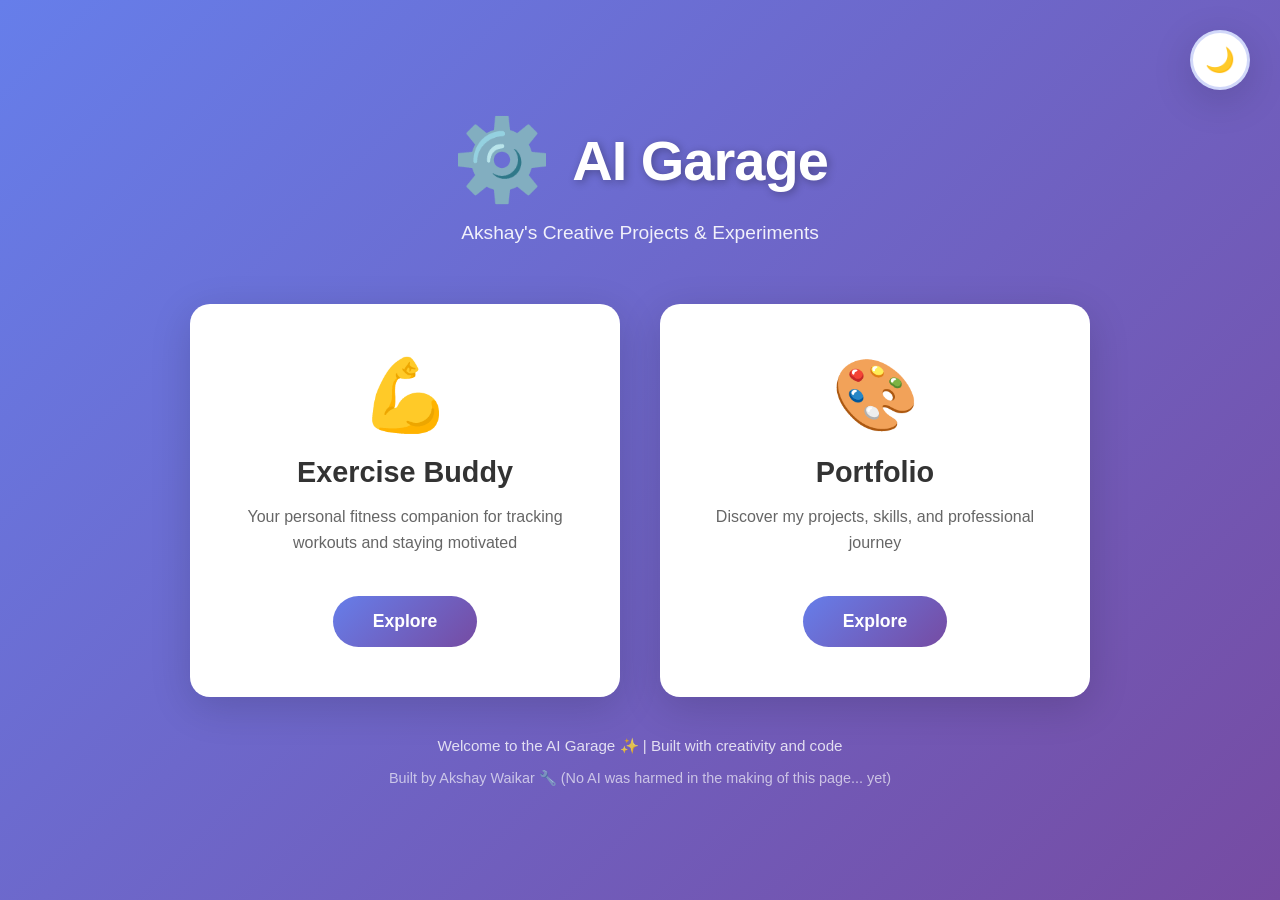
==== commit d9159e05: "Added landing page" ====
--- a/index.html
+++ b/index.html
@@ -1,214 +1,410 @@
 <!DOCTYPE html>
 <html lang="en">
 <head>
-<meta charset="UTF-8">
-<meta name="viewport" content="width=device-width, initial-scale=1.0">
-<script src="https://js.puter.com/v2"></script>
-<title>Exercise Buddy</title>
-<link href="https://fonts.googleapis.com/css2?family=Outfit:wght@300;400;500;600;700;800;900&family=JetBrains+Mono:wght@400;600;700&display=swap" rel="stylesheet">
-<style>
-*{margin:0;padding:0;box-sizing:border-box}
-:root{--bg:#0a0a0f;--surface:#12121a;--surface2:#1a1a26;--surface3:#222233;--accent:#ff6b35;--accent2:#ff9f1c;--accent-glow:rgba(255,107,53,0.3);--teal:#2ec4b6;--teal-dim:#1a8a80;--teal-glow:rgba(46,196,182,0.25);--pink:#ff477e;--purple:#7b5ea7;--text:#f0eff4;--text2:#9d9baf;--text3:#5c5a72;--success:#4ade80;--danger:#ef4444;--radius:16px;--radius-sm:10px}
-html{scroll-behavior:smooth}body{font-family:'Outfit',sans-serif;background:var(--bg);color:var(--text);min-height:100vh;overflow-x:hidden}.mono{font-family:'JetBrains Mono',monospace}
-.bg-mesh{position:fixed;inset:0;z-index:0;pointer-events:none;background:radial-gradient(ellipse 600px 400px at 20% 10%,rgba(255,107,53,0.06),transparent),radial-gradient(ellipse 500px 500px at 80% 90%,rgba(46,196,182,0.05),transparent),radial-gradient(ellipse 400px 300px at 50% 50%,rgba(123,94,167,0.04),transparent)}
-.container{position:relative;z-index:1;max-width:520px;margin:0 auto;padding:20px 16px 40px}
-h1{font-size:2.4rem;font-weight:900;letter-spacing:-1.5px;line-height:1.1}h2{font-size:1.5rem;font-weight:700;letter-spacing:-0.5px}h3{font-size:1.1rem;font-weight:600}
-.accent{color:var(--accent)}.teal{color:var(--teal)}.text2{color:var(--text2)}.text3{color:var(--text3)}
-.btn{display:inline-flex;align-items:center;justify-content:center;gap:8px;padding:14px 28px;border:none;border-radius:var(--radius);font-family:inherit;font-size:1rem;font-weight:600;cursor:pointer;transition:all .2s;overflow:hidden}
-.btn-primary{background:linear-gradient(135deg,var(--accent),var(--accent2));color:#fff;box-shadow:0 4px 24px var(--accent-glow)}.btn-primary:hover{transform:translateY(-2px)}.btn-primary:active{transform:scale(0.97)}
-.btn-secondary{background:var(--surface2);color:var(--text);border:1px solid var(--surface3)}.btn-teal{background:linear-gradient(135deg,var(--teal),var(--teal-dim));color:#fff}.btn-danger{background:var(--danger);color:#fff}
-.btn-full{width:100%}.btn-lg{padding:18px 32px;font-size:1.1rem}
-.card{background:var(--surface);border:1px solid var(--surface3);border-radius:var(--radius);padding:20px;margin-bottom:14px}
-.input-group{margin-bottom:18px}.input-group label{display:block;font-size:0.85rem;font-weight:500;color:var(--text2);margin-bottom:8px}
-.input-group input,.input-group select{width:100%;padding:14px 16px;background:var(--surface2);border:1.5px solid var(--surface3);border-radius:var(--radius-sm);color:var(--text);font-family:inherit;font-size:1rem;transition:border-color .2s;appearance:none;-webkit-appearance:none}
-.input-group input:focus,.input-group select:focus{outline:none;border-color:var(--accent)}
-.input-group select{background-image:url("data:image/svg+xml,%3Csvg xmlns='http://www.w3.org/2000/svg' width='16' height='16' viewBox='0 0 24 24' fill='none' stroke='%239d9baf' stroke-width='2'%3E%3Cpath d='M6 9l6 6 6-6'/%3E%3C/svg%3E");background-repeat:no-repeat;background-position:right 14px center;padding-right:40px}
-.voice-pick{display:flex;gap:10px;margin-bottom:18px}.voice-opt{flex:1;padding:14px;border-radius:var(--radius-sm);border:2px solid var(--surface3);background:var(--surface2);text-align:center;cursor:pointer;transition:all .25s}.voice-opt.active{border-color:var(--accent);background:rgba(255,107,53,0.08)}.voice-opt .emoji{font-size:1.8rem;margin-bottom:6px}.voice-opt .vlabel{font-size:0.85rem;font-weight:600}.voice-opt .vsub{font-size:0.7rem;color:var(--text2)}
-.time-chips{display:flex;flex-wrap:wrap;gap:8px}.time-chip{padding:10px 18px;border-radius:var(--radius-sm);border:1.5px solid var(--surface3);background:var(--surface2);cursor:pointer;font-weight:600;font-size:0.9rem;transition:all .2s;color:var(--text2)}.time-chip.active{border-color:var(--teal);color:var(--teal);background:rgba(46,196,182,0.08)}
-.screen{display:none;animation:fadeUp .4s ease}.screen.active{display:block}
-@keyframes fadeUp{from{opacity:0;transform:translateY(16px)}to{opacity:1;transform:translateY(0)}}
-@keyframes countPop{0%{transform:scale(0.5);opacity:0}50%{transform:scale(1.3)}100%{transform:scale(1);opacity:1}}
-@keyframes ring{0%{box-shadow:0 0 0 0 var(--accent-glow)}70%{box-shadow:0 0 0 20px transparent}100%{box-shadow:0 0 0 0 transparent}}
-@keyframes pulse{0%,100%{transform:scale(1)}50%{transform:scale(1.05)}}
-@keyframes beatPulse{0%,100%{transform:scale(1)}50%{transform:scale(1.08)}}
-.progress-ring{position:relative;width:220px;height:220px;margin:0 auto 20px}.progress-ring svg{transform:rotate(-90deg)}.progress-ring .track{fill:none;stroke:var(--surface3);stroke-width:8}.progress-ring .fill{fill:none;stroke:var(--accent);stroke-width:8;stroke-linecap:round;transition:stroke-dashoffset .5s ease}
-.ring-center{position:absolute;inset:0;display:flex;flex-direction:column;align-items:center;justify-content:center}.ring-count{font-family:'JetBrains Mono',monospace;font-size:3.6rem;font-weight:700;line-height:1}.ring-label{font-size:0.85rem;color:var(--text2);margin-top:4px}
-.exercise-card{display:flex;gap:14px;align-items:center;padding:14px;border-radius:var(--radius-sm);background:var(--surface2);border:1px solid var(--surface3);margin-bottom:8px;transition:all .3s}.exercise-card.active-ex{border-color:var(--accent);background:rgba(255,107,53,0.06);box-shadow:0 0 20px rgba(255,107,53,0.1)}.exercise-card.done-ex{opacity:0.5;border-color:var(--success)}
-.ex-num{width:36px;height:36px;border-radius:50%;display:flex;align-items:center;justify-content:center;font-weight:700;font-size:0.85rem;flex-shrink:0}.ex-num-pending{background:var(--surface3);color:var(--text3)}.ex-num-active{background:var(--accent);color:#fff;animation:ring 1.5s infinite}.ex-num-done{background:var(--success);color:#000}
-.ex-info{flex:1}.ex-name{font-weight:600;font-size:0.95rem}.ex-meta{font-size:0.75rem;color:var(--text2);margin-top:2px}
-.badge{display:inline-flex;align-items:center;padding:4px 10px;border-radius:20px;font-size:0.75rem;font-weight:600}.badge-accent{background:rgba(255,107,53,0.15);color:var(--accent)}.badge-teal{background:rgba(46,196,182,0.15);color:var(--teal)}
-.rest-overlay{position:fixed;inset:0;z-index:100;background:rgba(10,10,15,0.92);display:none;align-items:center;justify-content:center;flex-direction:column}.rest-overlay.show{display:flex}.rest-count{font-family:'JetBrains Mono',monospace;font-size:6rem;font-weight:800;color:var(--teal);animation:countPop .5s ease}.rest-label{font-size:1.2rem;color:var(--text2);margin-bottom:16px}.rest-skip{padding:12px 32px;background:var(--surface3);border:none;color:var(--text);border-radius:var(--radius-sm);font-family:inherit;font-size:0.95rem;cursor:pointer;margin-top:20px}
-.summary-stat{text-align:center;padding:20px;border-radius:var(--radius);background:var(--surface2);border:1px solid var(--surface3)}.stat-val{font-family:'JetBrains Mono',monospace;font-size:2.2rem;font-weight:700;line-height:1}.stat-label{font-size:0.8rem;color:var(--text2);margin-top:6px}.stat-grid{display:grid;grid-template-columns:repeat(2,minmax(0,1fr));gap:10px;margin-bottom:20px}
-.confetti{position:fixed;top:0;left:0;width:100%;height:100%;pointer-events:none;z-index:200}
-.hero-graphic{text-align:center;margin:30px 0 20px;font-size:4rem;line-height:1;position:relative}.hero-graphic::after{content:'';position:absolute;inset:-20px;background:radial-gradient(circle,var(--accent-glow),transparent 70%);z-index:-1;filter:blur(40px)}
-.volume-bar{display:flex;align-items:center;gap:10px;margin-top:12px}.volume-bar input[type=range]{flex:1;-webkit-appearance:none;height:4px;border-radius:2px;background:var(--surface3);outline:none}.volume-bar input[type=range]::-webkit-slider-thumb{-webkit-appearance:none;width:18px;height:18px;border-radius:50%;background:var(--accent);cursor:pointer}.vol-icon{font-size:1.2rem;cursor:pointer}
-.workout-header{display:flex;align-items:center;justify-content:space-between;margin-bottom:16px}.workout-timer{font-family:'JetBrains Mono',monospace;font-size:1rem;color:var(--teal);background:rgba(46,196,182,0.1);padding:6px 14px;border-radius:20px}
-.motivation-banner{background:linear-gradient(135deg,rgba(255,107,53,0.1),rgba(46,196,182,0.1));border:1px solid var(--surface3);border-radius:var(--radius);padding:16px;margin-bottom:16px;text-align:center;font-style:italic;color:var(--text2);font-size:0.9rem}
-.ex-type-grid{display:grid;grid-template-columns:repeat(2,minmax(0,1fr));gap:10px;margin-bottom:18px}.ex-type-card{padding:16px 10px;border-radius:var(--radius-sm);border:2px solid var(--surface3);background:var(--surface2);text-align:center;cursor:pointer;transition:all .25s}.ex-type-card:hover{background:var(--surface3)}.ex-type-card.active{border-color:var(--accent);background:rgba(255,107,53,0.08)}.ex-type-icon{font-size:1.6rem;margin-bottom:6px}.ex-type-name{font-size:0.85rem;font-weight:600}.ex-type-sub{font-size:0.7rem;color:var(--text2);margin-top:2px}
-.streak-flame{display:inline-flex;align-items:center;gap:4px;font-size:0.8rem;font-weight:600;color:var(--accent2)}
-.music-bar{display:flex;align-items:center;gap:10px;background:var(--surface2);border:1px solid var(--surface3);border-radius:var(--radius-sm);padding:10px 14px;margin-bottom:16px}.music-bar .track-name{flex:1;font-size:0.8rem;color:var(--text2);white-space:nowrap;overflow:hidden;text-overflow:ellipsis}.music-bar .track-name span{color:var(--accent);font-weight:600}
-.music-btn{width:34px;height:34px;border-radius:50%;border:1px solid var(--surface3);background:var(--surface2);color:var(--text);display:flex;align-items:center;justify-content:center;cursor:pointer;font-size:1rem;transition:all .2s}.music-btn:hover{background:var(--surface3)}.music-btn.playing{background:var(--accent);color:#fff;border-color:var(--accent);animation:beatPulse .5s ease infinite}
-.rep-auto-info{background:rgba(46,196,182,0.08);border:1px solid rgba(46,196,182,0.2);border-radius:var(--radius-sm);padding:12px 16px;text-align:center;margin-bottom:16px;font-size:0.85rem;color:var(--teal)}
-.speed-ctrl{display:flex;align-items:center;gap:8px;justify-content:center;margin-bottom:16px}.speed-ctrl label{font-size:0.8rem;color:var(--text2)}
-.speed-chip{padding:6px 14px;border-radius:20px;border:1px solid var(--surface3);background:var(--surface2);cursor:pointer;font-size:0.8rem;font-weight:600;color:var(--text2);transition:all .2s}.speed-chip.active{border-color:var(--accent);color:var(--accent);background:rgba(255,107,53,0.08)}
-</style>
+    <meta charset="UTF-8">
+    <meta name="viewport" content="width=device-width, initial-scale=1.0">
+    <title>Akshay's AI Garage</title>
+    <style>
+        :root {
+            --bg-primary: linear-gradient(135deg, #667eea 0%, #764ba2 100%);
+            --bg-secondary: #ffffff;
+            --text-primary: #ffffff;
+            --text-secondary: #333333;
+            --text-tertiary: #666666;
+            --shadow: 0 10px 40px rgba(0, 0, 0, 0.15);
+            --shadow-hover: 0 20px 60px rgba(0, 0, 0, 0.25);
+        }
+
+        body.dark-mode {
+            --bg-primary: linear-gradient(135deg, #1a1a2e 0%, #16213e 100%);
+            --bg-secondary: #2a2a3e;
+            --text-primary: #f0f0f0;
+            --text-secondary: #e0e0e0;
+            --text-tertiary: #b0b0b0;
+            --shadow: 0 10px 40px rgba(0, 0, 0, 0.5);
+            --shadow-hover: 0 20px 60px rgba(0, 0, 0, 0.7);
+        }
+
+        * {
+            margin: 0;
+            padding: 0;
+            box-sizing: border-box;
+        }
+
+        body {
+            font-family: 'Segoe UI', Tahoma, Geneva, Verdana, sans-serif;
+            background: var(--bg-primary);
+            min-height: 100vh;
+            display: flex;
+            flex-direction: column;
+            justify-content: center;
+            align-items: center;
+            padding: 20px;
+            transition: background 0.3s ease;
+        }
+
+        .container {
+            width: 100%;
+            max-width: 900px;
+        }
+
+        .header {
+            text-align: center;
+            margin-bottom: 60px;
+            animation: slideDown 0.6s ease-out;
+        }
+
+        .header-title {
+            display: flex;
+            align-items: center;
+            justify-content: center;
+            gap: 20px;
+            margin-bottom: 15px;
+        }
+
+        .icon {
+            font-size: 80px;
+            animation: float 3s ease-in-out infinite;
+        }
+
+        h1 {
+            font-size: 3.5rem;
+            color: white;
+            font-weight: 700;
+            text-shadow: 2px 2px 8px rgba(0, 0, 0, 0.3);
+            letter-spacing: -1px;
+        }
+
+        .subtitle {
+            font-size: 1.2rem;
+            color: rgba(255, 255, 255, 0.9);
+            margin-top: 10px;
+            font-weight: 300;
+        }
+
+        /* Theme Toggle Button */
+        .theme-toggle {
+            position: fixed;
+            top: 30px;
+            right: 30px;
+            width: 60px;
+            height: 60px;
+            border-radius: 50%;
+            background-color: var(--bg-secondary);
+            color: var(--text-secondary);
+            border: 3px solid rgba(102, 126, 234, 0.3);
+            cursor: pointer;
+            display: flex;
+            align-items: center;
+            justify-content: center;
+            font-size: 1.5rem;
+            box-shadow: var(--shadow);
+            z-index: 1000;
+            transition: all 0.3s ease;
+        }
+
+        body.dark-mode .theme-toggle {
+            color: var(--text-primary);
+            border-color: rgba(102, 126, 234, 0.5);
+        }
+
+        .theme-toggle:hover {
+            transform: scale(1.1) rotate(20deg);
+            box-shadow: var(--shadow-hover);
+        }
+
+        .theme-toggle:active {
+            transform: scale(0.95);
+        }
+
+        .cards-container {
+            display: grid;
+            grid-template-columns: 1fr 1fr;
+            gap: 40px;
+            margin-bottom: 40px;
+            animation: slideUp 0.6s ease-out;
+        }
+
+        .card {
+            background: var(--bg-secondary);
+            border-radius: 20px;
+            padding: 50px 30px;
+            text-align: center;
+            cursor: pointer;
+            transition: all 0.3s cubic-bezier(0.4, 0, 0.2, 1);
+            box-shadow: var(--shadow);
+            text-decoration: none;
+            color: inherit;
+            display: flex;
+            flex-direction: column;
+            align-items: center;
+            justify-content: center;
+            min-height: 320px;
+            position: relative;
+            overflow: hidden;
+        }
+
+        .card::before {
+            content: '';
+            position: absolute;
+            top: 0;
+            left: -100%;
+            width: 100%;
+            height: 100%;
+            background: linear-gradient(90deg, transparent, rgba(255, 255, 255, 0.2), transparent);
+            transition: left 0.5s ease;
+        }
+
+        .card:hover::before {
+            left: 100%;
+        }
+
+        .card:hover {
+            transform: translateY(-15px) scale(1.02);
+            box-shadow: var(--shadow-hover);
+        }
+
+        .card:active {
+            transform: translateY(-10px) scale(0.98);
+        }
+
+        .card-icon {
+            font-size: 70px;
+            margin-bottom: 20px;
+            animation: bounce 2s ease-in-out infinite;
+        }
+
+        .card:nth-child(2) .card-icon {
+            animation-delay: 0.2s;
+        }
+
+        .card-title {
+            font-size: 1.8rem;
+            font-weight: 700;
+            margin-bottom: 15px;
+            color: var(--text-secondary);
+        }
+
+        .card-description {
+            font-size: 1rem;
+            color: var(--text-tertiary);
+            line-height: 1.6;
+            margin-bottom: 20px;
+        }
+
+        .card-button {
+            padding: 15px 40px;
+            background: linear-gradient(135deg, #667eea 0%, #764ba2 100%);
+            color: white;
+            border: none;
+            border-radius: 50px;
+            font-size: 1.1rem;
+            font-weight: 600;
+            cursor: pointer;
+            transition: all 0.3s ease;
+            margin-top: 20px;
+        }
+
+        .card-button:hover {
+            transform: scale(1.05);
+            box-shadow: 0 8px 20px rgba(102, 126, 234, 0.4);
+        }
+
+        .card-button:active {
+            transform: scale(0.98);
+        }
+
+        .footer {
+            text-align: center;
+            color: rgba(255, 255, 255, 0.8);
+            font-size: 0.95rem;
+            animation: fadeIn 1s ease-out 0.4s both;
+        }
+
+        /* Animations */
+        @keyframes slideDown {
+            from {
+                opacity: 0;
+                transform: translateY(-30px);
+            }
+            to {
+                opacity: 1;
+                transform: translateY(0);
+            }
+        }
+
+        @keyframes slideUp {
+            from {
+                opacity: 0;
+                transform: translateY(30px);
+            }
+            to {
+                opacity: 1;
+                transform: translateY(0);
+            }
+        }
+
+        @keyframes float {
+            0%, 100% {
+                transform: translateY(0px);
+            }
+            50% {
+                transform: translateY(-15px);
+            }
+        }
+
+        @keyframes bounce {
+            0%, 100% {
+                transform: scale(1);
+            }
+            50% {
+                transform: scale(1.1);
+            }
+        }
+
+        @keyframes fadeIn {
+            from {
+                opacity: 0;
+            }
+            to {
+                opacity: 1;
+            }
+        }
+
+        /* Responsive Design */
+        @media (max-width: 768px) {
+            h1 {
+                font-size: 2.5rem;
+            }
+
+            .icon {
+                font-size: 60px;
+            }
+
+            .cards-container {
+                grid-template-columns: 1fr;
+                gap: 30px;
+            }
+
+            .card {
+                min-height: 280px;
+                padding: 40px 25px;
+            }
+
+            .card-title {
+                font-size: 1.5rem;
+            }
+
+            .card-icon {
+                font-size: 50px;
+            }
+        }
+
+        @media (max-width: 480px) {
+            h1 {
+                font-size: 1.8rem;
+            }
+
+            .icon {
+                font-size: 50px;
+            }
+
+            .header-title {
+                gap: 10px;
+                flex-direction: column;
+            }
+
+            .subtitle {
+                font-size: 1rem;
+            }
+
+            .card {
+                min-height: 250px;
+                padding: 30px 20px;
+            }
+
+            .card-title {
+                font-size: 1.3rem;
+            }
+
+            .card-icon {
+                font-size: 40px;
+            }
+
+            .card-button {
+                padding: 12px 30px;
+                font-size: 1rem;
+            }
+        }
+    </style>
 </head>
 <body>
-<div class="bg-mesh"></div>
-<div class="container">
-<div class="screen active" id="screen-setup">
-<div class="hero-graphic">&#127947;&#65039;</div>
-<h1 style="text-align:center;margin-bottom:6px">Exercise<br><span class="accent">Buddy</span></h1>
-<p style="text-align:center;color:var(--text2);margin-bottom:30px;font-size:0.95rem">Your AI-powered personal trainer.<br>Voice-guided reps. Hands-free. Zero excuses.</p>
-<div class="card">
-<div class="input-group"><label>What's your name, champ?</label><input type="text" id="userName" placeholder="e.g. Alex" maxlength="20" autocomplete="off"></div>
-<div class="input-group"><label>How much time do you have?</label>
-<div class="time-chips"><div class="time-chip" data-min="5">5 min</div><div class="time-chip active" data-min="10">10 min</div><div class="time-chip" data-min="15">15 min</div><div class="time-chip" data-min="20">20 min</div><div class="time-chip" data-min="30">30 min</div></div></div>
-<div class="input-group"><label>What type of workout?</label>
-<div class="ex-type-grid">
-<div class="ex-type-card active" data-type="fullbody"><div class="ex-type-icon">&#128170;</div><div class="ex-type-name">Full body</div><div class="ex-type-sub">All muscle groups</div></div>
-<div class="ex-type-card" data-type="upper"><div class="ex-type-icon">&#129471;</div><div class="ex-type-name">Upper body</div><div class="ex-type-sub">Arms, chest, back</div></div>
-<div class="ex-type-card" data-type="lower"><div class="ex-type-icon">&#129406;</div><div class="ex-type-name">Lower body</div><div class="ex-type-sub">Legs, glutes, calves</div></div>
-<div class="ex-type-card" data-type="core"><div class="ex-type-icon">&#128293;</div><div class="ex-type-name">Core & cardio</div><div class="ex-type-sub">Abs, HIIT, burn</div></div>
-<div class="ex-type-card" data-type="stretch"><div class="ex-type-icon">&#129496;</div><div class="ex-type-name">Stretch & yoga</div><div class="ex-type-sub">Flexibility, calm</div></div>
-<div class="ex-type-card" data-type="hiit"><div class="ex-type-icon">&#9889;</div><div class="ex-type-name">HIIT</div><div class="ex-type-sub">Max intensity</div></div>
-<div class="ex-type-card" data-type="arms"><div class="ex-type-icon">&#128171;</div><div class="ex-type-name">Arms & shoulders</div><div class="ex-type-sub">Sculpt & define</div></div>
-<div class="ex-type-card" data-type="desk"><div class="ex-type-icon">&#128187;</div><div class="ex-type-name">Desk break</div><div class="ex-type-sub">Office-friendly</div></div>
-</div></div>
-<div class="input-group"><label>Difficulty level</label>
-<select id="difficulty"><option value="beginner">Beginner</option><option value="intermediate" selected>Intermediate</option><option value="advanced">Advanced — Beast mode</option></select></div>
-<label style="font-size:0.85rem;font-weight:500;color:var(--text2);margin-bottom:8px;display:block">Choose your coach voice</label>
-<div class="voice-pick">
-<div class="voice-opt active" data-voice="female"><div class="emoji">&#128131;</div><div class="vlabel">Coach Sarah</div><div class="vsub">Warm &amp; encouraging</div></div>
-<div class="voice-opt" data-voice="male"><div class="emoji">&#128170;</div><div class="vlabel">Coach Mike</div><div class="vsub">Intense &amp; powerful</div></div>
-</div>
-<div class="volume-bar"><span class="vol-icon" id="volToggle">&#128266;</span><input type="range" id="volSlider" min="0" max="1" step="0.1" value="0.8"><span class="mono" style="font-size:0.8rem;color:var(--text3)" id="volLabel">80%</span></div>
-</div>
-<button class="btn btn-primary btn-full btn-lg" id="btnStart" style="margin-top:8px">Let's Go &#128640;</button>
-</div>
-
-<div class="screen" id="screen-workout">
-<div class="workout-header"><div><h2 id="workoutTitle">Workout</h2><p class="text2" style="font-size:0.85rem" id="workoutSub"></p></div><div class="workout-timer" id="totalTimer">00:00</div></div>
-<div class="music-bar"><button class="music-btn" id="btnMusicToggle">&#9654;</button><div class="track-name">&#127925; <span id="trackNameLabel">Ready</span></div><button class="music-btn" id="btnMusicNext">&#9197;</button><input type="range" id="musicVol" min="0" max="1" step="0.1" value="0.35" style="width:60px;-webkit-appearance:none;height:3px;border-radius:2px;background:var(--surface3);outline:none"></div>
-<div class="motivation-banner" id="motivationBanner">"The only bad workout is the one that didn't happen."</div>
-<div class="rep-auto-info" id="repAutoInfo">&#127908; Hands-free mode — Voice counts your reps automatically</div>
-<div class="speed-ctrl" id="speedCtrl"><label>Rep pace:</label><div class="speed-chip" data-speed="slow">Slow</div><div class="speed-chip active" data-speed="normal">Normal</div><div class="speed-chip" data-speed="fast">Fast</div></div>
-<div class="progress-ring"><svg width="220" height="220" viewBox="0 0 220 220"><circle class="track" cx="110" cy="110" r="100"/><circle class="fill" id="ringFill" cx="110" cy="110" r="100" stroke-dasharray="628.3" stroke-dashoffset="628.3"/></svg><div class="ring-center"><div class="ring-count" id="repCount">0</div><div class="ring-label" id="repLabel">reps remaining</div></div></div>
-<div style="display:flex;gap:10px;margin-bottom:20px;justify-content:center">
-<button class="btn btn-secondary" id="btnPause">&#10074;&#10074; Pause</button>
-<button class="btn btn-secondary" id="btnSkipEx">Skip &#9193;</button>
-<button class="btn btn-danger" id="btnQuit" style="padding:14px 18px">&#9632; End</button>
-</div>
-<h3 style="margin-bottom:10px;color:var(--text2);font-size:0.85rem;letter-spacing:0.5px">WORKOUT TIMELINE</h3>
-<div id="exerciseList"></div>
-</div>
-
-<div class="rest-overlay" id="restOverlay"><div class="rest-label">Rest up... next exercise coming</div><div class="rest-count" id="restCount">15</div><p style="color:var(--text3);margin-top:8px;font-size:0.9rem" id="restNextLabel"></p><button class="rest-skip" id="btnSkipRest">Skip rest &#9654;</button></div>
-
-<div class="screen" id="screen-summary">
-<div style="text-align:center;margin:30px 0 10px;font-size:3.5rem">&#127942;</div>
-<h1 style="text-align:center;margin-bottom:4px">Workout<br><span class="accent">Complete!</span></h1>
-<p style="text-align:center;color:var(--text2);margin-bottom:24px" id="summaryGreeting">Great work!</p>
-<div class="stat-grid">
-<div class="summary-stat"><div class="stat-val teal" id="sumCal">0</div><div class="stat-label">Est. calories burned</div></div>
-<div class="summary-stat"><div class="stat-val accent" id="sumTime">0:00</div><div class="stat-label">Total time</div></div>
-<div class="summary-stat"><div class="stat-val" id="sumReps">0</div><div class="stat-label">Total reps</div></div>
-<div class="summary-stat"><div class="stat-val" style="color:var(--pink)" id="sumExCount">0</div><div class="stat-label">Exercises done</div></div>
-</div>
-<div class="card"><h3 style="margin-bottom:12px">Breakdown</h3><div id="sumExList"></div></div>
-<div class="card" style="text-align:center"><div class="streak-flame" style="justify-content:center;margin-bottom:6px">&#128293; Streak tip</div><p style="color:var(--text2);font-size:0.85rem">Come back tomorrow! Consistency beats intensity.</p></div>
-<button class="btn btn-primary btn-full btn-lg" id="btnRestart" style="margin-top:8px">Do Another Workout &#128260;</button>
-</div>
-</div>
-<canvas class="confetti" id="confettiCanvas"></canvas>
-<script>
-const EX={
-fullbody:[{n:"Jumping Jacks",t:"r",r:20,c:.3,m:"Full body"},{n:"Push-ups",t:"r",r:12,c:.5,m:"Chest, Arms"},{n:"Bodyweight Squats",t:"r",r:15,c:.4,m:"Legs, Glutes"},{n:"Plank Hold",t:"s",d:30,c:.15,m:"Core"},{n:"Lunges",t:"r",r:12,c:.4,m:"Legs"},{n:"Burpees",t:"r",r:8,c:.8,m:"Full body"},{n:"Mountain Climbers",t:"r",r:20,c:.5,m:"Core, Cardio"},{n:"Tricep Dips",t:"r",r:10,c:.4,m:"Arms"},{n:"High Knees",t:"r",r:24,c:.4,m:"Cardio"},{n:"Superman Hold",t:"s",d:20,c:.12,m:"Back"},{n:"Bicycle Crunches",t:"r",r:16,c:.3,m:"Core"},{n:"Wall Sit",t:"s",d:25,c:.15,m:"Legs"}],
-upper:[{n:"Push-ups",t:"r",r:15,c:.5,m:"Chest"},{n:"Diamond Push-ups",t:"r",r:10,c:.55,m:"Triceps"},{n:"Arm Circles",t:"r",r:20,c:.15,m:"Shoulders"},{n:"Pike Push-ups",t:"r",r:8,c:.6,m:"Shoulders"},{n:"Tricep Dips",t:"r",r:12,c:.4,m:"Triceps"},{n:"Plank Shoulder Taps",t:"r",r:16,c:.35,m:"Core, Arms"},{n:"Wide Push-ups",t:"r",r:12,c:.5,m:"Chest"},{n:"Inchworms",t:"r",r:8,c:.5,m:"Full upper"},{n:"Superman Pulls",t:"r",r:12,c:.3,m:"Back"},{n:"Plank Hold",t:"s",d:30,c:.15,m:"Core"}],
-lower:[{n:"Bodyweight Squats",t:"r",r:20,c:.4,m:"Quads, Glutes"},{n:"Lunges",t:"r",r:16,c:.4,m:"Legs"},{n:"Glute Bridges",t:"r",r:15,c:.3,m:"Glutes"},{n:"Calf Raises",t:"r",r:20,c:.2,m:"Calves"},{n:"Jump Squats",t:"r",r:10,c:.7,m:"Legs, Cardio"},{n:"Wall Sit",t:"s",d:30,c:.15,m:"Quads"},{n:"Sumo Squats",t:"r",r:15,c:.4,m:"Inner thighs"},{n:"Single Leg Deadlift",t:"r",r:10,c:.4,m:"Hamstrings"},{n:"Side Lunges",t:"r",r:12,c:.35,m:"Legs"},{n:"Donkey Kicks",t:"r",r:16,c:.25,m:"Glutes"}],
-core:[{n:"Crunches",t:"r",r:20,c:.25,m:"Abs"},{n:"Plank Hold",t:"s",d:30,c:.15,m:"Core"},{n:"Mountain Climbers",t:"r",r:24,c:.5,m:"Core, Cardio"},{n:"Bicycle Crunches",t:"r",r:20,c:.3,m:"Obliques"},{n:"Leg Raises",t:"r",r:12,c:.35,m:"Lower abs"},{n:"Russian Twists",t:"r",r:20,c:.3,m:"Obliques"},{n:"Flutter Kicks",t:"r",r:24,c:.3,m:"Lower abs"},{n:"Side Plank",t:"s",d:20,c:.12,m:"Obliques"},{n:"Dead Bug",t:"r",r:12,c:.25,m:"Core"},{n:"V-ups",t:"r",r:10,c:.4,m:"Full core"}],
-stretch:[{n:"Neck Rolls",t:"s",d:20,c:.05,m:"Neck"},{n:"Cat-Cow Stretch",t:"s",d:25,c:.05,m:"Spine"},{n:"Downward Dog",t:"s",d:25,c:.08,m:"Full body"},{n:"Standing Quad Stretch",t:"s",d:20,c:.05,m:"Quads"},{n:"Seated Hamstring Stretch",t:"s",d:25,c:.05,m:"Hamstrings"},{n:"Child's Pose",t:"s",d:30,c:.04,m:"Back, Hips"},{n:"Pigeon Pose",t:"s",d:25,c:.05,m:"Hips"},{n:"Chest Opener",t:"s",d:20,c:.04,m:"Chest"},{n:"Spinal Twist",t:"s",d:20,c:.04,m:"Spine"},{n:"Butterfly Stretch",t:"s",d:25,c:.05,m:"Inner thighs"}],
-hiit:[{n:"Burpees",t:"r",r:10,c:.8,m:"Full body"},{n:"Jump Squats",t:"r",r:15,c:.7,m:"Legs"},{n:"High Knees",t:"r",r:30,c:.5,m:"Cardio"},{n:"Tuck Jumps",t:"r",r:8,c:.9,m:"Legs, Core"},{n:"Speed Skaters",t:"r",r:16,c:.6,m:"Legs, Cardio"},{n:"Plank Jacks",t:"r",r:16,c:.5,m:"Core, Cardio"},{n:"Star Jumps",t:"r",r:12,c:.6,m:"Full body"},{n:"Mountain Climbers",t:"r",r:24,c:.5,m:"Core, Cardio"},{n:"Squat Thrusts",t:"r",r:10,c:.7,m:"Full body"},{n:"Box Jumps",t:"r",r:10,c:.65,m:"Legs"}],
-arms:[{n:"Push-ups",t:"r",r:14,c:.5,m:"Chest, Triceps"},{n:"Diamond Push-ups",t:"r",r:10,c:.55,m:"Triceps"},{n:"Tricep Dips",t:"r",r:14,c:.4,m:"Triceps"},{n:"Pike Push-ups",t:"r",r:10,c:.6,m:"Shoulders"},{n:"Arm Circles",t:"r",r:20,c:.15,m:"Shoulders"},{n:"Plank Shoulder Taps",t:"r",r:20,c:.35,m:"Core, Shoulders"},{n:"Commando Plank",t:"r",r:10,c:.45,m:"Arms, Core"},{n:"Isometric Bicep Hold",t:"s",d:20,c:.1,m:"Biceps"},{n:"Plank to Push-up",t:"r",r:8,c:.5,m:"Arms, Core"},{n:"Wall Push-ups",t:"r",r:18,c:.3,m:"Chest"}],
-desk:[{n:"Seated Leg Raises",t:"r",r:14,c:.15,m:"Core, Quads"},{n:"Chair Squats",t:"r",r:12,c:.3,m:"Legs"},{n:"Desk Push-ups",t:"r",r:12,c:.3,m:"Chest, Arms"},{n:"Shoulder Shrugs",t:"r",r:16,c:.08,m:"Shoulders"},{n:"Seated Spinal Twist",t:"s",d:15,c:.04,m:"Spine"},{n:"Calf Raises",t:"r",r:20,c:.15,m:"Calves"},{n:"Wrist Circles",t:"r",r:16,c:.03,m:"Wrists"},{n:"Neck Rolls",t:"s",d:15,c:.03,m:"Neck"},{n:"Wall Sit",t:"s",d:20,c:.12,m:"Quads"},{n:"Standing March",t:"r",r:24,c:.2,m:"Cardio"},{n:"Tricep Dips (chair)",t:"r",r:10,c:.35,m:"Triceps"},{n:"Standing Side Bends",t:"r",r:16,c:.1,m:"Obliques"}]
-};
-const MOTIV=["You're stronger than you think!","One more rep, you got this!","Push through, your future self will thank you!","Don't stop when tired, stop when done!","Champions are made when nobody's watching!","Every rep counts!","Breathe. Focus. Dominate.","This is YOUR time!","Feel the burn, it's working!","You're a machine!","Almost there, finish strong!"];
-const VL_F={start:["Okay NAME, let's do this! I'll count every rep for you, just follow my voice.","Hey NAME! I've got your count, you just focus on the movement.","Let's crush this NAME. Hands free, I handle the counting."],exercise:["Alright, EX is next. Get in position, counting starts in 3 seconds.","Okay, EX! Set yourself up, counting begins shortly.","Here we go, EX! Find your form, I'll start counting soon."],halfway:["Halfway there, keep that rhythm!","You're at the halfway mark, stay with me!","Nice! Half done, don't slow down!"],mid:["Beautiful!","Good pace!","Keep it up!","Great form!","Nice!","Strong!","That's it!","Love it!","Perfect!","Right there!"],done:["And that's a wrap! Amazing work today NAME.","Workout complete! NAME you crushed it.","Done! NAME that was incredible."],rest:["Take a breather, you earned it.","Nice work. Rest a moment.","Quick recovery, shake it out."],cd:["3, 2, 1, let's go!","3, 2, 1, start!","In 3, 2, 1, begin!"],tick:["5 seconds left!","Almost, keep holding!","3, 2, 1, done!"],exDone:["Nicely done!","Great set!","Excellent!","Boom, moving on!","Perfect!"]};
-const VL_M={start:["NAME, let's get after it! I'm counting, you just go hard.","Alright NAME, game time! Focus on form, I've got the count.","NAME, no excuses. I call every rep. Let's build."],exercise:["Next up, EX. Get set, counting in 3.","EX, let's go! Get in position, count starts soon.","Time for EX! Set up, starting shortly."],halfway:["Halfway! Dig deeper!","Half done, don't quit on me!","Halfway, turn it up!"],mid:["Boom!","Let's go!","Crushing it!","Power!","Beast mode!","That's it!","Again!","Solid!","Strong!","Money!"],done:["That's how it's done NAME! Demolished.","NAME you legend. Complete.","Done! NAME, respect. That was fire."],rest:["Catch your breath. Again shortly.","Quick break. Stay ready.","Rest up. Next round coming."],cd:["3, 2, 1, go!","3, 2, 1, attack!","In 3, 2, 1, let's go!"],tick:["5 seconds, hold strong!","Almost, don't break!","3, 2, 1, done!"],exDone:["That's a set!","Smashed it!","Done, let's move!","Clean!","Locked in!"]};
-
-let S={name:"",min:10,type:"fullbody",diff:"intermediate",vg:"female",vol:.8,exs:[],ci:0,cr:0,tr:0,tc:0,tt:0,ed:0,st:0,ti:null,ri:null,si:null,rpi:null,vm:false,paused:false,rs:"normal",mp:false,ct:0,tsi:null,active:false};
-const $=id=>document.getElementById(id);
-const synth=window.speechSynthesis;let voices=[];
-function ldv(){voices=synth.getVoices();if(!voices.length)synth.addEventListener('voiceschanged',()=>{voices=synth.getVoices()})}ldv();
-function gv(g){if(!voices.length)voices=synth.getVoices();const p=g==='female'?['Microsoft Jenny Online','Google US English','Samantha','Google UK English Female','Zira','Karen','Ava','Aria']:['Microsoft Guy Online','Microsoft Ryan Online','Google UK English Male','Daniel','Alex','Microsoft David','Tom'];for(const n of p){const v=voices.find(v=>v.name.includes(n));if(v)return v}const l=voices.filter(v=>v.lang.startsWith('en'));return g==='female'?l.find(v=>/female|woman|jenny|samantha|ava|aria|zira|karen/i.test(v.name))||l[0]:l.find(v=>/male|man|guy|ryan|david|daniel|tom|alex/i.test(v.name))||l[1]||l[0]}
-let sq=[],isp=false,curAudio=null;
-function speak(t,o={}){if(S.vm||!S.active||!t)return;sq.push({t,o});if(!isp)pq()}
-function pq(){if(!sq.length){isp=false;return}isp=true;const{t,o}=sq.shift();fb(t,o)}
-function fb(t,o={}){try{synth.cancel()}catch(e){}const u=new SpeechSynthesisUtterance(t);const v=gv(S.vg);if(v)u.voice=v;u.rate=o.rate||1.0;u.pitch=1.0;u.volume=S.vol;u.onend=()=>{isp=false;pq()};u.onerror=()=>{isp=false;pq()};synth.speak(u)}
-function gl(){return S.vg==='female'?VL_F:VL_M}function pk(a){return a[Math.floor(Math.random()*a.length)]}function nm(t){return t.replace(/NAME/g,S.name||'buddy')}function exn(t,e){return t.replace(/EX/g,e)}
-
-// MUSIC ENGINE - Real instrumental gym tracks (no lyrics)
-const TK=[{name:"Workout Beat 1",url:"https://www.soundhelix.com/examples/mp3/SoundHelix-Song-1.mp3"},{name:"Workout Beat 2",url:"https://www.soundhelix.com/examples/mp3/SoundHelix-Song-2.mp3"},{name:"Workout Beat 3",url:"https://www.soundhelix.com/examples/mp3/SoundHelix-Song-3.mp3"},{name:"Workout Beat 4",url:"https://www.soundhelix.com/examples/mp3/SoundHelix-Song-4.mp3"},{name:"Workout Beat 5",url:"https://www.soundhelix.com/examples/mp3/SoundHelix-Song-5.mp3"},{name:"Workout Beat 6",url:"https://www.soundhelix.com/examples/mp3/SoundHelix-Song-6.mp3"},{name:"Workout Beat 7",url:"https://www.soundhelix.com/examples/mp3/SoundHelix-Song-7.mp3"},{name:"Workout Beat 8",url:"https://www.soundhelix.com/examples/mp3/SoundHelix-Song-8.mp3"},{name:"Workout Beat 9",url:"https://www.soundhelix.com/examples/mp3/SoundHelix-Song-9.mp3"},{name:"Workout Beat 10",url:"https://www.soundhelix.com/examples/mp3/SoundHelix-Song-10.mp3"}];
-let musicEl=null,mvol=0.35;
-function ia(){if(!musicEl){musicEl=new Audio();musicEl.loop=true;musicEl.volume=mvol;musicEl.preload="auto"}}
-function pt(i){ia();S.ct=i%TK.length;const t=TK[S.ct];$('trackNameLabel').textContent=t.name;musicEl.src=t.url;musicEl.volume=mvol;musicEl.play().catch(()=>{});S.mp=true;$('btnMusicToggle').innerHTML='&#10074;&#10074;';$('btnMusicToggle').classList.add('playing')}
-function sm(){if(musicEl)musicEl.pause();S.mp=false;$('btnMusicToggle').innerHTML='&#9654;';$('btnMusicToggle').classList.remove('playing')}
-$('btnMusicToggle').addEventListener('click',()=>{ia();S.mp?sm():pt(S.ct)});
-$('btnMusicNext').addEventListener('click',()=>{ia();const w=S.mp;sm();S.ct=(S.ct+1)%TK.length;$('trackNameLabel').textContent=TK[S.ct].name;if(w)pt(S.ct)});
-$('musicVol').addEventListener('input',e=>{mvol=parseFloat(e.target.value);if(musicEl)musicEl.volume=mvol});
-
-// UI
-document.querySelectorAll('.time-chip').forEach(c=>c.addEventListener('click',()=>{document.querySelectorAll('.time-chip').forEach(x=>x.classList.remove('active'));c.classList.add('active');S.min=parseInt(c.dataset.min)}));
-document.querySelectorAll('.ex-type-card').forEach(c=>c.addEventListener('click',()=>{document.querySelectorAll('.ex-type-card').forEach(x=>x.classList.remove('active'));c.classList.add('active');S.type=c.dataset.type}));
-document.querySelectorAll('.voice-opt').forEach(c=>c.addEventListener('click',()=>{document.querySelectorAll('.voice-opt').forEach(x=>x.classList.remove('active'));c.classList.add('active');S.vg=c.dataset.voice}));
-document.querySelectorAll('.speed-chip').forEach(c=>c.addEventListener('click',()=>{document.querySelectorAll('.speed-chip').forEach(x=>x.classList.remove('active'));c.classList.add('active');S.rs=c.dataset.speed}));
-$('volSlider').addEventListener('input',e=>{S.vol=parseFloat(e.target.value);$('volLabel').textContent=Math.round(S.vol*100)+'%'});
-$('volToggle').addEventListener('click',()=>{S.vm=!S.vm;$('volToggle').innerHTML=S.vm?'&#128264;':'&#128266;'});
-function ss(id){document.querySelectorAll('.screen').forEach(s=>s.classList.remove('active'));$(id).classList.add('active');window.scrollTo({top:0,behavior:'smooth'})}
-function gri(){return S.rs==='slow'?5000:S.rs==='fast'?1000:2500}
-
-function gw(){const pool=EX[S.type]||EX.fullbody;const dm=S.diff==='beginner'?.65:S.diff==='advanced'?1.4:1;const rs=S.diff==='beginner'?20:S.diff==='advanced'?10:15;let tl=S.min*60,pk2=[],u=[...pool];for(let i=u.length-1;i>0;i--){const j=Math.floor(Math.random()*(i+1));[u[i],u[j]]=[u[j],u[i]]}let idx=0;while(tl>20&&pk2.length<20){const e={...u[idx%u.length]};idx++;if(e.t==='r')e.r=Math.max(4,Math.round(e.r*dm));if(e.t==='s')e.d=Math.max(10,Math.round(e.d*dm));const est=e.t==='r'?e.r*(gri()/1000):e.d;if(est+rs>tl&&pk2.length>0)break;e.ra=rs;e.cal=e.t==='r'?e.c*e.r*dm:e.c*e.d*dm;pk2.push(e);tl-=(est+rs)}if(pk2.length)pk2[pk2.length-1].ra=0;return pk2}
-
-$('btnStart').addEventListener('click',()=>{ia();S.name=$('userName').value.trim()||'Buddy';S.diff=$('difficulty').value;S.exs=gw();S.ci=0;S.cr=0;S.tr=0;S.tc=0;S.ed=0;S.paused=false;S.active=true;sq=[];isp=false;synth.cancel();
-const nn={fullbody:"Full body blast",upper:"Upper body power",lower:"Lower body burn",core:"Core & cardio fire",stretch:"Stretch & recover",hiit:"HIIT inferno",arms:"Arms & shoulders sculpt",desk:"Desk break refresh"};
-$('workoutTitle').textContent=nn[S.type]||"Workout";$('workoutSub').textContent=S.min+' min \u2022 '+S.diff.charAt(0).toUpperCase()+S.diff.slice(1)+' \u2022 '+S.exs.length+' exercises';
-rl();ss('screen-workout');S.st=Date.now();S.ti=setInterval(ut,1000);
-S.ct=Math.floor(Math.random()*TK.length);pt(S.ct);
-S.tsi=setInterval(()=>{S.ct=Math.floor(Math.random()*TK.length);if(S.mp)pt(S.ct)},90000);
-setTimeout(()=>{speak(nm(pk(gl().start)));setTimeout(()=>se(0),4500)},500)});
-
-function rl(){$('exerciseList').innerHTML=S.exs.map((e,i)=>{const sc=i<S.ci?'done-ex':i===S.ci?'active-ex':'';const nc=i<S.ci?'ex-num-done':i===S.ci?'ex-num-active':'ex-num-pending';const mt=e.t==='r'?e.r+' reps':e.d+'s hold';return '<div class="exercise-card '+sc+'"><div class="ex-num '+nc+'">'+(i<S.ci?'\u2713':i+1)+'</div><div class="ex-info"><div class="ex-name">'+e.n+'</div><div class="ex-meta">'+mt+' \u2022 '+e.m+'</div></div><span class="badge '+(i===S.ci?'badge-accent':'badge-teal')+'">'+(i<S.ci?'Done':i===S.ci?'NOW':'Up next')+'</span></div>'}).join('')}
-
-function se(i){if(!S.active)return;if(i>=S.exs.length){fw();return}S.ci=i;const e=S.exs[i];rl();$('motivationBanner').textContent='"'+MOTIV[Math.floor(Math.random()*MOTIV.length)]+'"';
-speak(exn(nm(pk(gl().exercise)),e.n));
-if(e.t==='r'){S.cr=0;$('repCount').textContent=e.r;$('repLabel').textContent='reps to go';ur(0,e.r);$('speedCtrl').style.display='flex';$('repAutoInfo').innerHTML='&#127908; Hands-free \u2014 Voice counts automatically';setTimeout(()=>{speak(pk(gl().cd));setTimeout(()=>sar(e),3500)},3500)}
-else{S.cr=0;$('repLabel').textContent='seconds left';$('repCount').textContent=e.d;ur(0,e.d);$('speedCtrl').style.display='none';$('repAutoInfo').innerHTML='&#9201; Timed hold \u2014 follow the countdown';setTimeout(()=>{speak(pk(gl().cd));setTimeout(()=>ste(e),3500)},3500)}
-const c=document.querySelector('.exercise-card.active-ex');if(c)c.scrollIntoView({behavior:'smooth',block:'nearest'})}
-
-function sar(e){const tot=e.r;let cnt=0;const iv=gri();function dr(){if(!S.active)return;if(S.paused){S.rpi=setTimeout(dr,200);return}cnt++;S.cr=cnt;S.tr++;const left=tot-cnt;$('repCount').textContent=Math.max(0,left);$('repCount').style.animation='none';void $('repCount').offsetWidth;$('repCount').style.animation='countPop 0.3s ease';ur(cnt,tot);
-if(left===0){speak(cnt+'. '+pk(gl().exDone));S.tc+=e.cal;S.ed++;setTimeout(()=>gnr(),1800);return}
-else if(left===Math.ceil(tot/2))speak(cnt+'. '+pk(gl().halfway));
-else if(left<=3)speak(cnt+'! '+left+' more!');
-else if(cnt%4===0)speak(cnt+'. '+pk(gl().mid));
-else speak(''+cnt);
-S.rpi=setTimeout(dr,iv)}S.rpi=setTimeout(dr,800)}
-
-function ste(e){let left=e.d;$('repCount').textContent=left;ur(0,e.d);S.si=setInterval(()=>{if(!S.active||S.paused)return;left--;$('repCount').textContent=left;ur(e.d-left,e.d);if(left===Math.ceil(e.d/2))speak(pk(gl().halfway));else if(left===5)speak("5 seconds, hold it!");else if(left===3)speak("3, 2, 1");if(left<=0){clearInterval(S.si);S.tc+=e.cal;S.ed++;speak(pk(gl().exDone));setTimeout(()=>gnr(),1400)}},1000)}
-
-function gnr(){if(!S.active)return;const e=S.exs[S.ci];if(S.ci>=S.exs.length-1){fw();return}if(e.ra>0)sr(e.ra,S.exs[S.ci+1]);else se(S.ci+1)}
-function sr(sec,ne){speak(pk(gl().rest));$('restOverlay').classList.add('show');$('restNextLabel').textContent='Next: '+ne.n;let left=sec;$('restCount').textContent=left;S.ri=setInterval(()=>{if(S.paused)return;left--;$('restCount').textContent=left;$('restCount').style.animation='none';void $('restCount').offsetWidth;$('restCount').style.animation='countPop 0.5s ease';if(left===3)speak("Get ready!");if(left<=0){clearInterval(S.ri);$('restOverlay').classList.remove('show');se(S.ci+1)}},1000)}
-$('btnSkipRest').addEventListener('click',()=>{clearInterval(S.ri);$('restOverlay').classList.remove('show');se(S.ci+1)});
-$('btnSkipEx').addEventListener('click',()=>{clearTimeout(S.rpi);clearInterval(S.si);sq=[];synth.cancel();isp=false;gnr()});
-$('btnPause').addEventListener('click',()=>{S.paused=!S.paused;$('btnPause').innerHTML=S.paused?'&#9654; Resume':'&#10074;&#10074; Pause';$('btnPause').className=S.paused?'btn btn-teal':'btn btn-secondary';if(S.paused)speak("Paused. Take your time.");else speak("Let's go!")});
-let qp=false;$('btnQuit').addEventListener('click',()=>{if(!qp){qp=true;$('btnQuit').innerHTML='&#9632; Sure?';setTimeout(()=>{qp=false;$('btnQuit').innerHTML='&#9632; End'},3000)}else{qp=false;ca();$('restOverlay').classList.remove('show');fw()}});
-function ca(){S.active=false;if(curAudio){try{curAudio.pause();}catch(e){}curAudio=null;}clearInterval(S.ti);clearInterval(S.si);clearInterval(S.ri);clearTimeout(S.rpi);clearInterval(S.tsi);sm();sq=[];synth.cancel();isp=false}
-function ur(c,t){$('ringFill').style.strokeDashoffset=628.3*(1-(t>0?c/t:0))}
-function ut(){S.tt=Math.floor((Date.now()-S.st)/1000);$('totalTimer').textContent=Math.floor(S.tt/60).toString().padStart(2,'0')+':'+(S.tt%60).toString().padStart(2,'0')}
-function fw(){ca();ss('screen-summary');const e=S.tt,m=Math.floor(e/60),s=e%60;$('sumTime').textContent=m+':'+s.toString().padStart(2,'0');$('sumCal').textContent=Math.round(S.tc);$('sumReps').textContent=S.tr;$('sumExCount').textContent=S.ed;$('summaryGreeting').textContent='Great work, '+S.name+'!';
-$('sumExList').innerHTML=S.exs.slice(0,S.ed).map(e=>{const mt=e.t==='r'?e.r+' reps':e.d+'s';return '<div style="display:flex;justify-content:space-between;padding:6px 0;border-bottom:1px solid var(--surface3);font-size:0.9rem"><span>'+e.n+'</span><span class="text2">'+mt+' \u2022 ~'+Math.round(e.cal)+' cal</span></div>'}).join('');
-setTimeout(()=>speak(nm(pk(gl().done))),800);lc()}
-$('btnRestart').addEventListener('click',()=>{synth.cancel();sq=[];isp=false;ss('screen-setup')});
-function lc(){const c=$('confettiCanvas'),x=c.getContext('2d');c.width=innerWidth;c.height=innerHeight;const p=[],co=['#ff6b35','#2ec4b6','#ff9f1c','#ff477e','#7b5ea7','#4ade80','#ffd166'];for(let i=0;i<120;i++)p.push({x:Math.random()*c.width,y:Math.random()*c.height*-1,w:Math.random()*10+5,h:Math.random()*6+3,color:co[Math.floor(Math.random()*co.length)],speed:Math.random()*4+2,drift:Math.random()*2-1,rot:Math.random()*360,rs:Math.random()*6-3});let f=0;(function d(){x.clearRect(0,0,c.width,c.height);p.forEach(q=>{q.y+=q.speed;q.x+=q.drift;q.rot+=q.rs;x.save();x.translate(q.x,q.y);x.rotate(q.rot*Math.PI/180);x.fillStyle=q.color;x.fillRect(-q.w/2,-q.h/2,q.w,q.h);x.restore()});f++;if(f<180)requestAnimationFrame(d);else x.clearRect(0,0,c.width,c.height)})()}
-</script>
+    <div class="container">
+        <button class="theme-toggle" id="themeToggle" aria-label="Toggle dark mode">🌙</button>
+        <div class="header">
+            <div class="header-title">
+                <span class="icon">⚙️</span>
+                <h1>AI Garage</h1>
+            </div>
+            <p class="subtitle">Akshay's Creative Projects & Experiments</p>
+        </div>
+
+        <div class="cards-container">
+            <a href="excerciseBuddy.html" class="card">
+                <span class="card-icon">💪</span>
+                <h2 class="card-title">Exercise Buddy</h2>
+                <p class="card-description">Your personal fitness companion for tracking workouts and staying motivated</p>
+                <button class="card-button">Explore</button>
+            </a>
+
+            <a href="portfolio.html" class="card">
+                <span class="card-icon">🎨</span>
+                <h2 class="card-title">Portfolio</h2>
+                <p class="card-description">Discover my projects, skills, and professional journey</p>
+                <button class="card-button">Explore</button>
+            </a>
+        </div>
+
+        <div class="footer">
+            <p>Welcome to the AI Garage ✨ | Built with creativity and code</p>
+            <p style="margin-top: 15px; font-size: 0.9rem; opacity: 0.8;">Built by Akshay Waikar 🔧 (No AI was harmed in the making of this page... yet)</p>
+        </div>
+    </div>
+
+    <script>
+        // Theme Toggle Functionality
+        const themeToggle = document.getElementById('themeToggle');
+        const body = document.body;
+
+        // Load saved theme preference from localStorage
+        const savedTheme = localStorage.getItem('theme');
+        if (savedTheme === 'dark') {
+            body.classList.add('dark-mode');
+            themeToggle.textContent = '☀️';
+        }
+
+        // Theme toggle click handler
+        themeToggle.addEventListener('click', () => {
+            body.classList.toggle('dark-mode');
+            
+            if (body.classList.contains('dark-mode')) {
+                themeToggle.textContent = '☀️';
+                localStorage.setItem('theme', 'dark');
+            } else {
+                themeToggle.textContent = '🌙';
+                localStorage.setItem('theme', 'light');
+            }
+        });
+
+        // Optional: Check system preference if no saved theme
+        if (!savedTheme) {
+            const prefersDark = window.matchMedia('(prefers-color-scheme: dark)').matches;
+            if (prefersDark) {
+                body.classList.add('dark-mode');
+                themeToggle.textContent = '☀️';
+                localStorage.setItem('theme', 'dark');
+            }
+        }
+    </script>
 </body>
 </html>
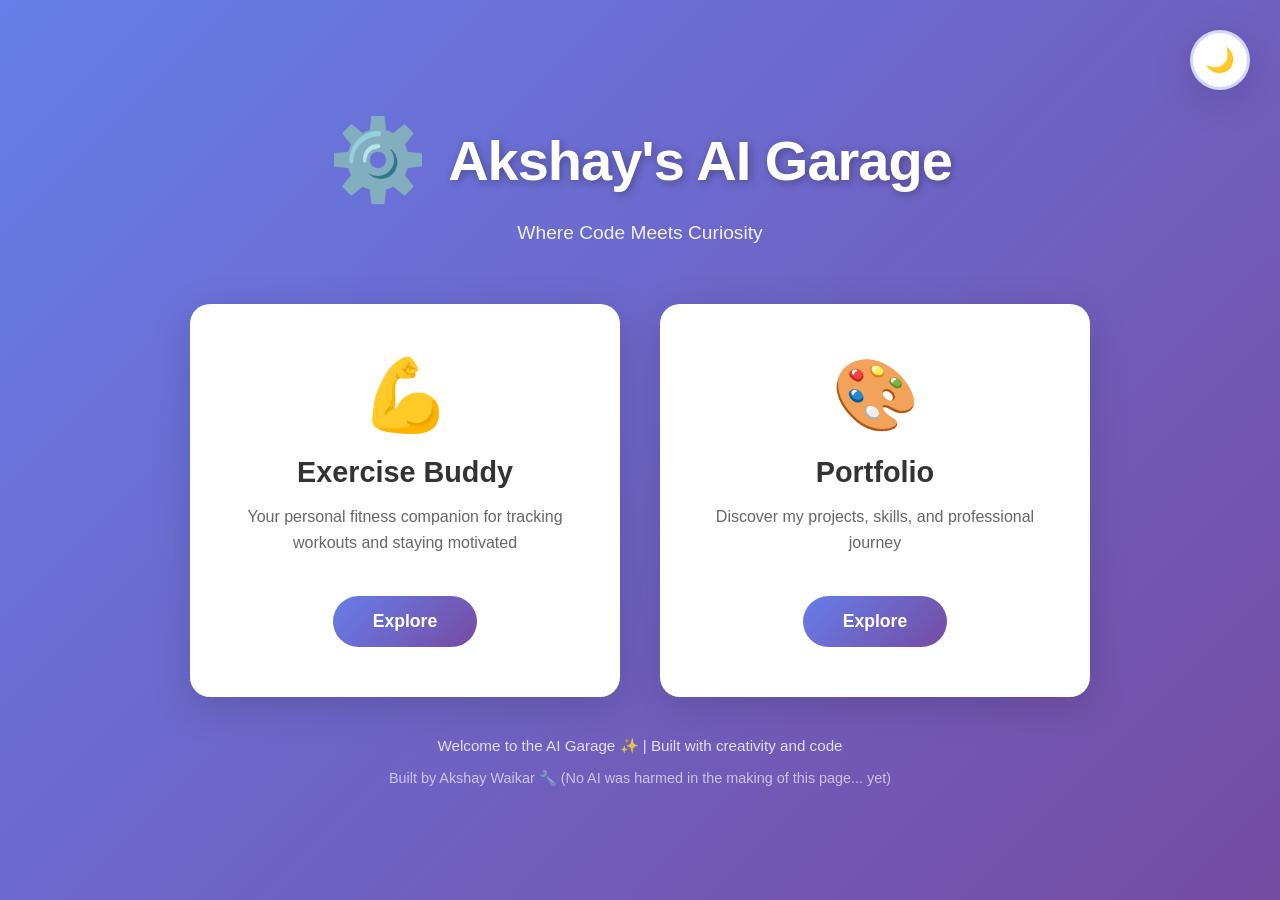
==== commit 55063398: "changed the title and subtitle" ====
--- a/index.html
+++ b/index.html
@@ -344,9 +344,9 @@
         <div class="header">
             <div class="header-title">
                 <span class="icon">⚙️</span>
-                <h1>AI Garage</h1>
+                <h1>Akshay's AI Garage</h1>
             </div>
-            <p class="subtitle">Akshay's Creative Projects & Experiments</p>
+            <p class="subtitle">Where Code Meets Curiosity</p>
         </div>
 
         <div class="cards-container">
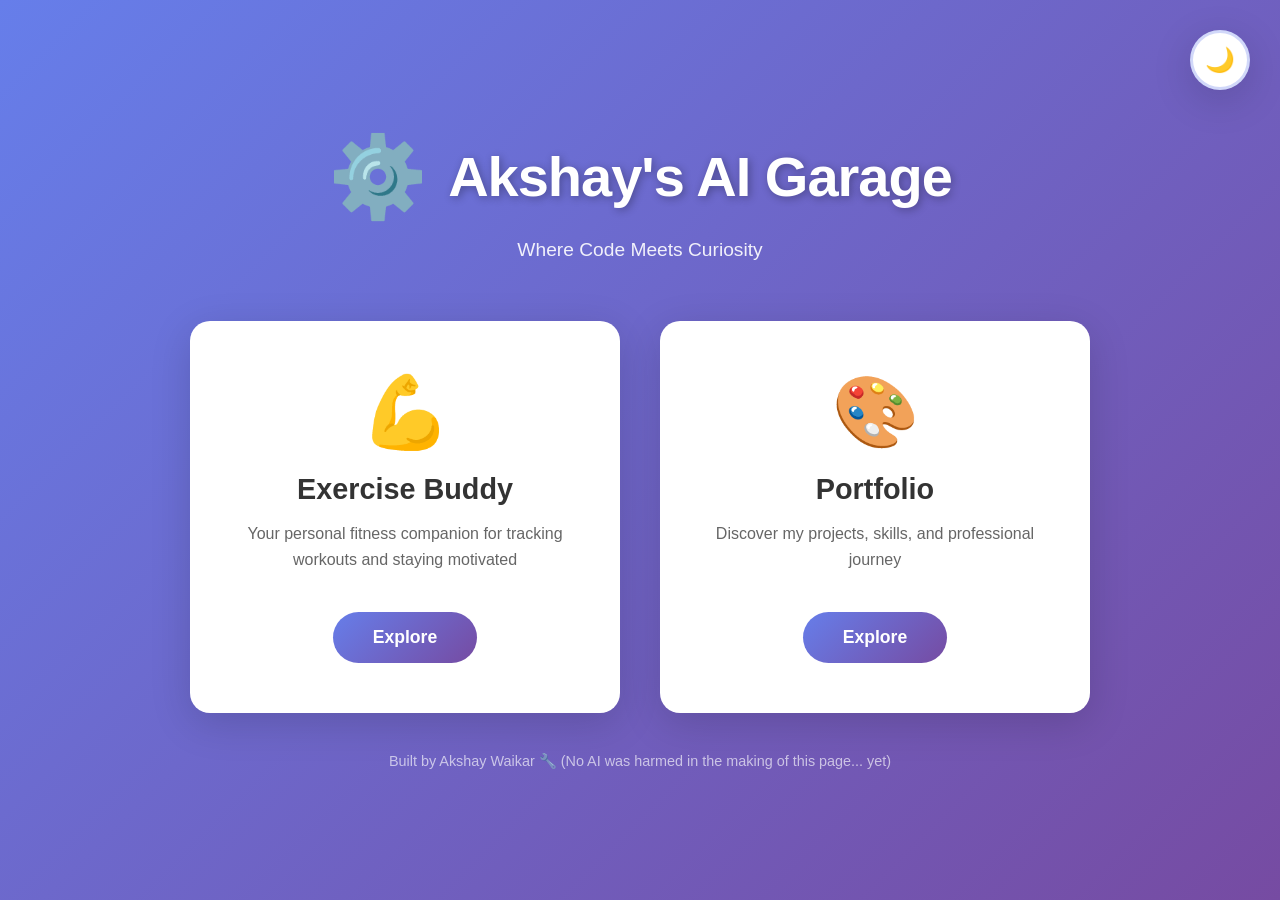
==== commit 6fd39828: "nit" ====
--- a/index.html
+++ b/index.html
@@ -366,7 +366,6 @@
         </div>
 
         <div class="footer">
-            <p>Welcome to the AI Garage ✨ | Built with creativity and code</p>
             <p style="margin-top: 15px; font-size: 0.9rem; opacity: 0.8;">Built by Akshay Waikar 🔧 (No AI was harmed in the making of this page... yet)</p>
         </div>
     </div>
